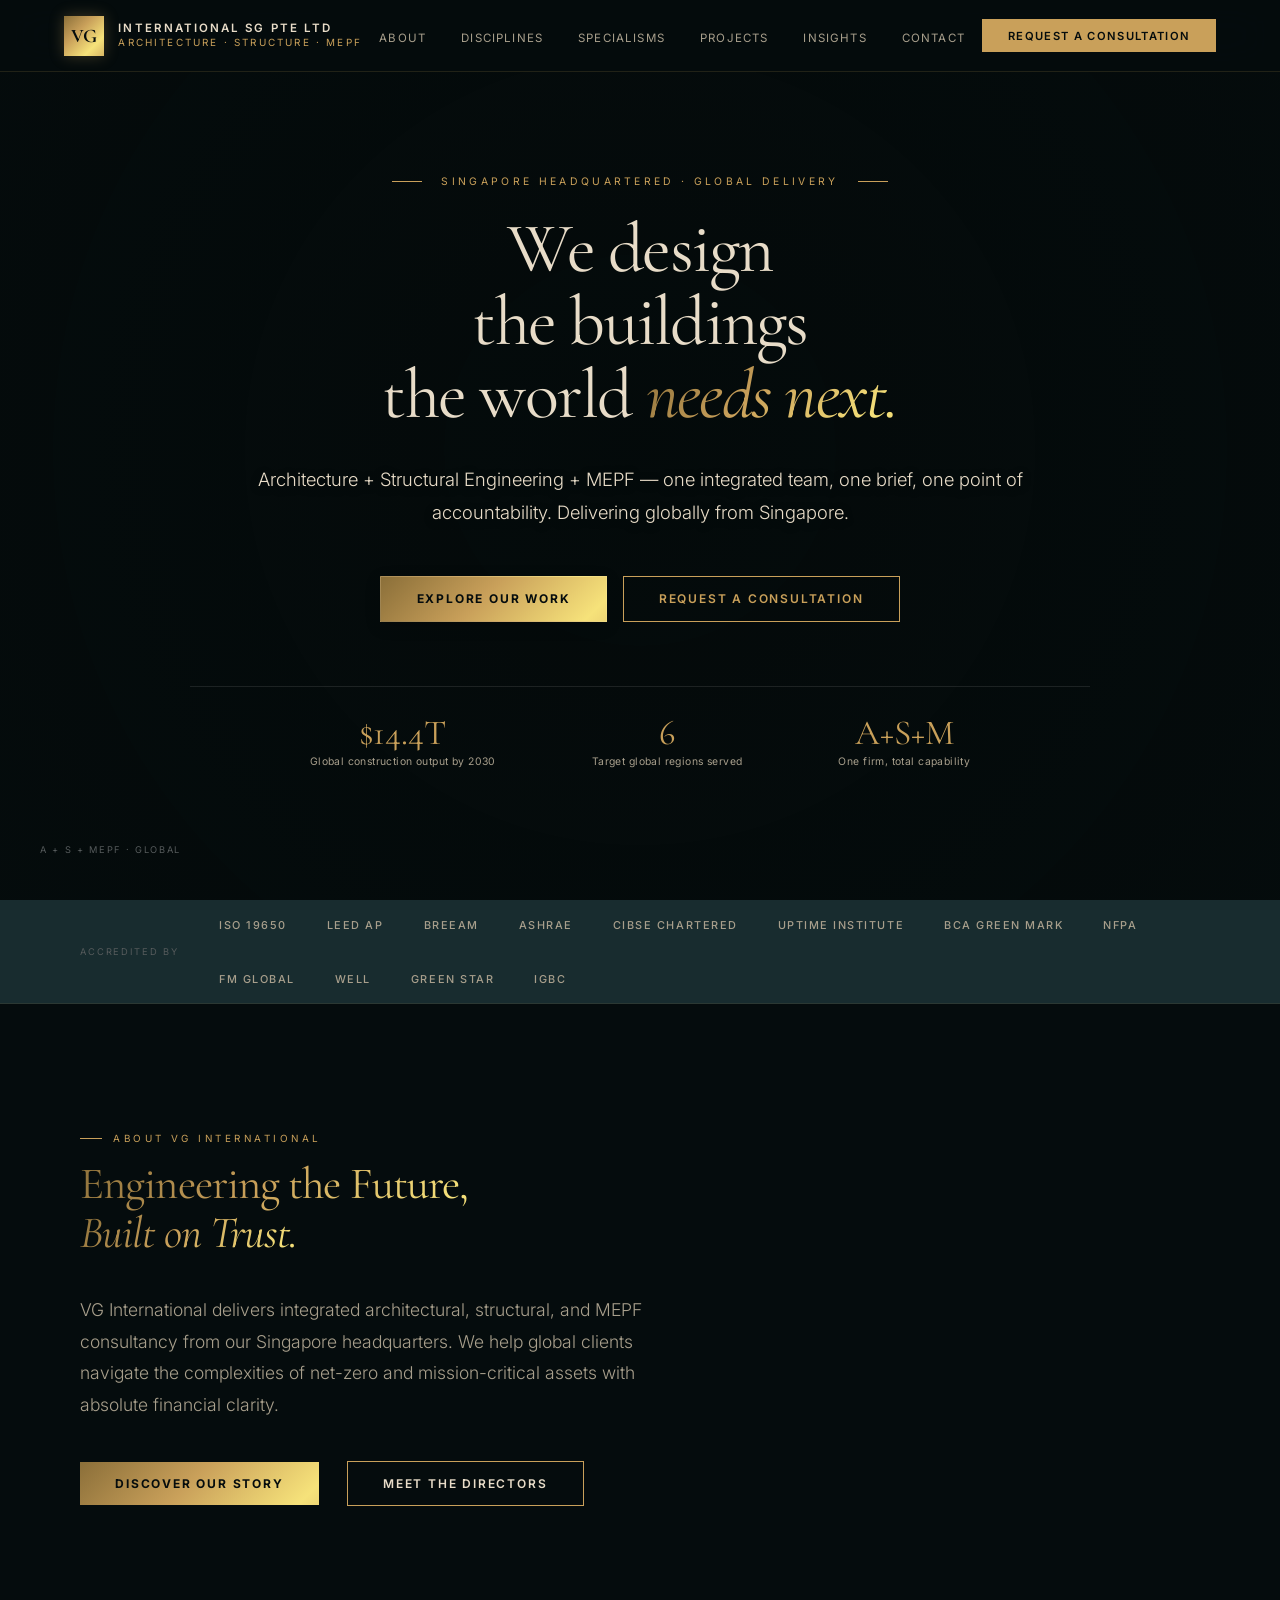
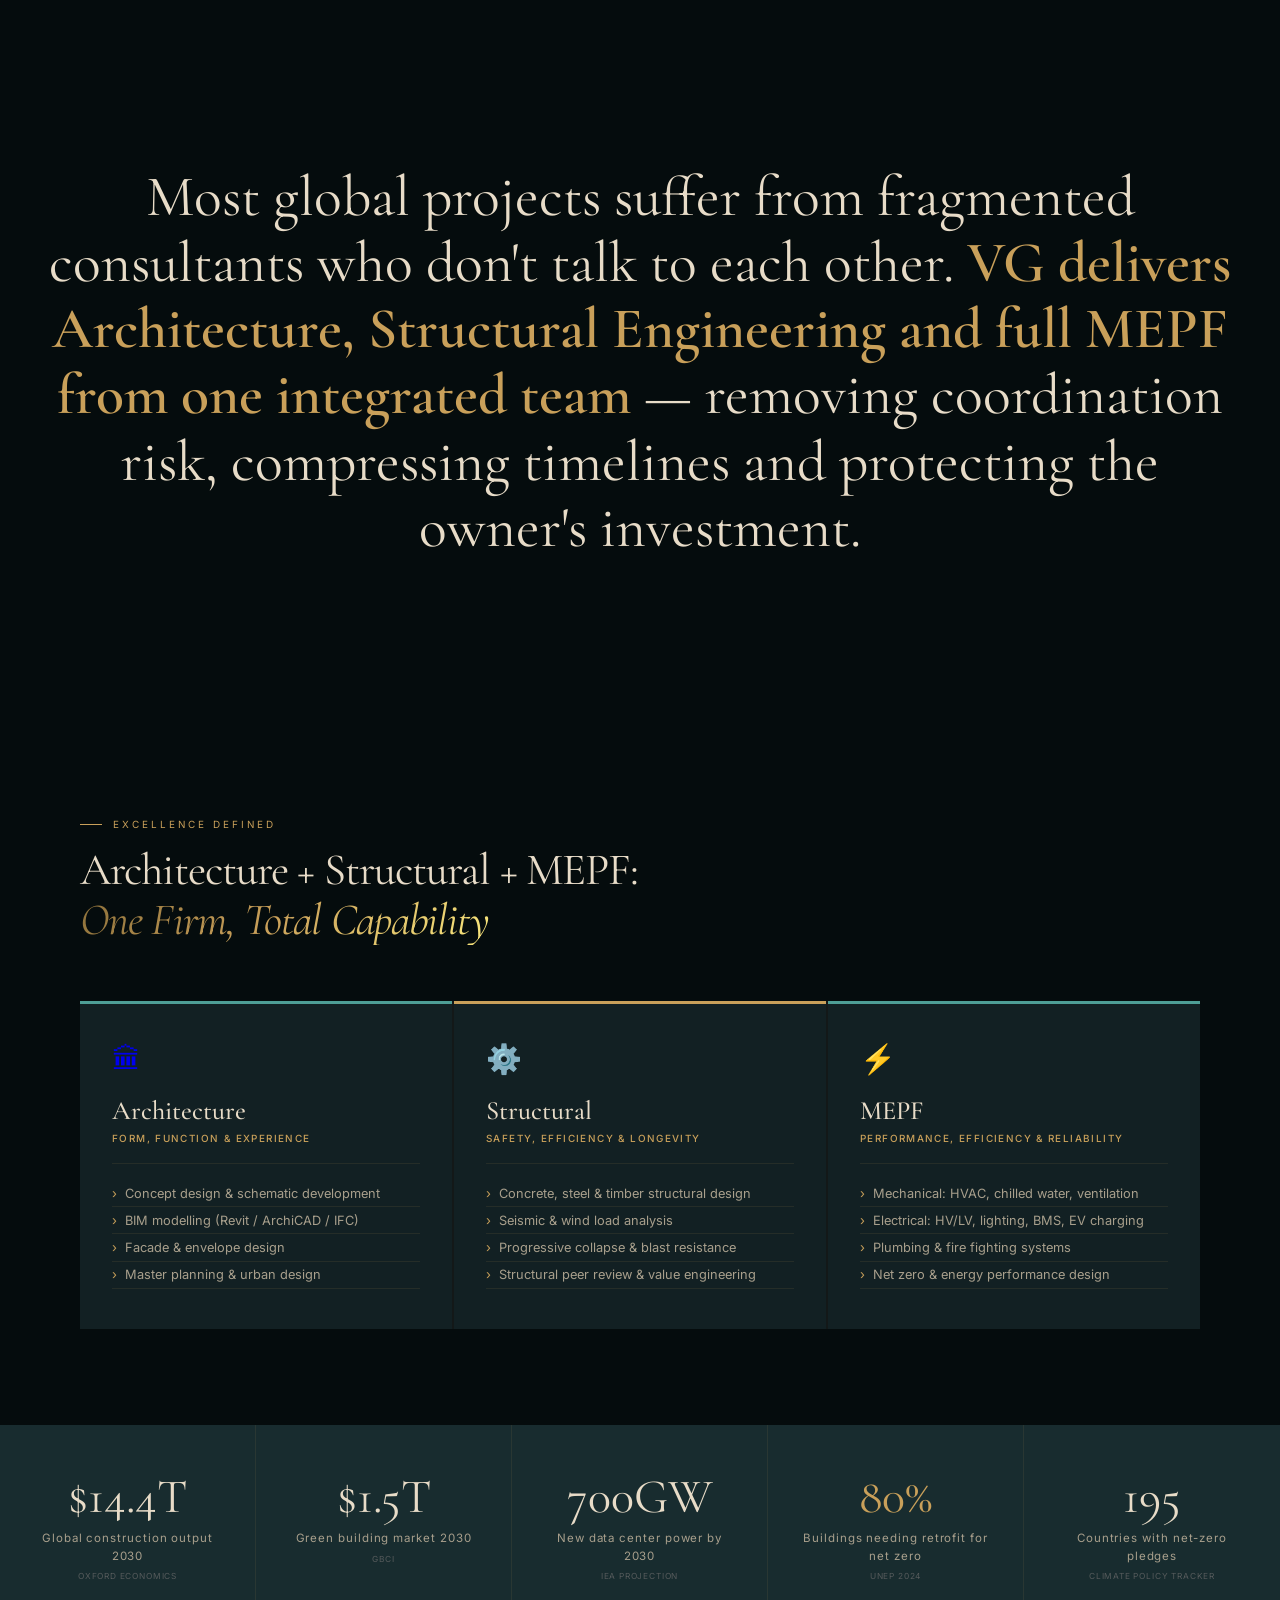
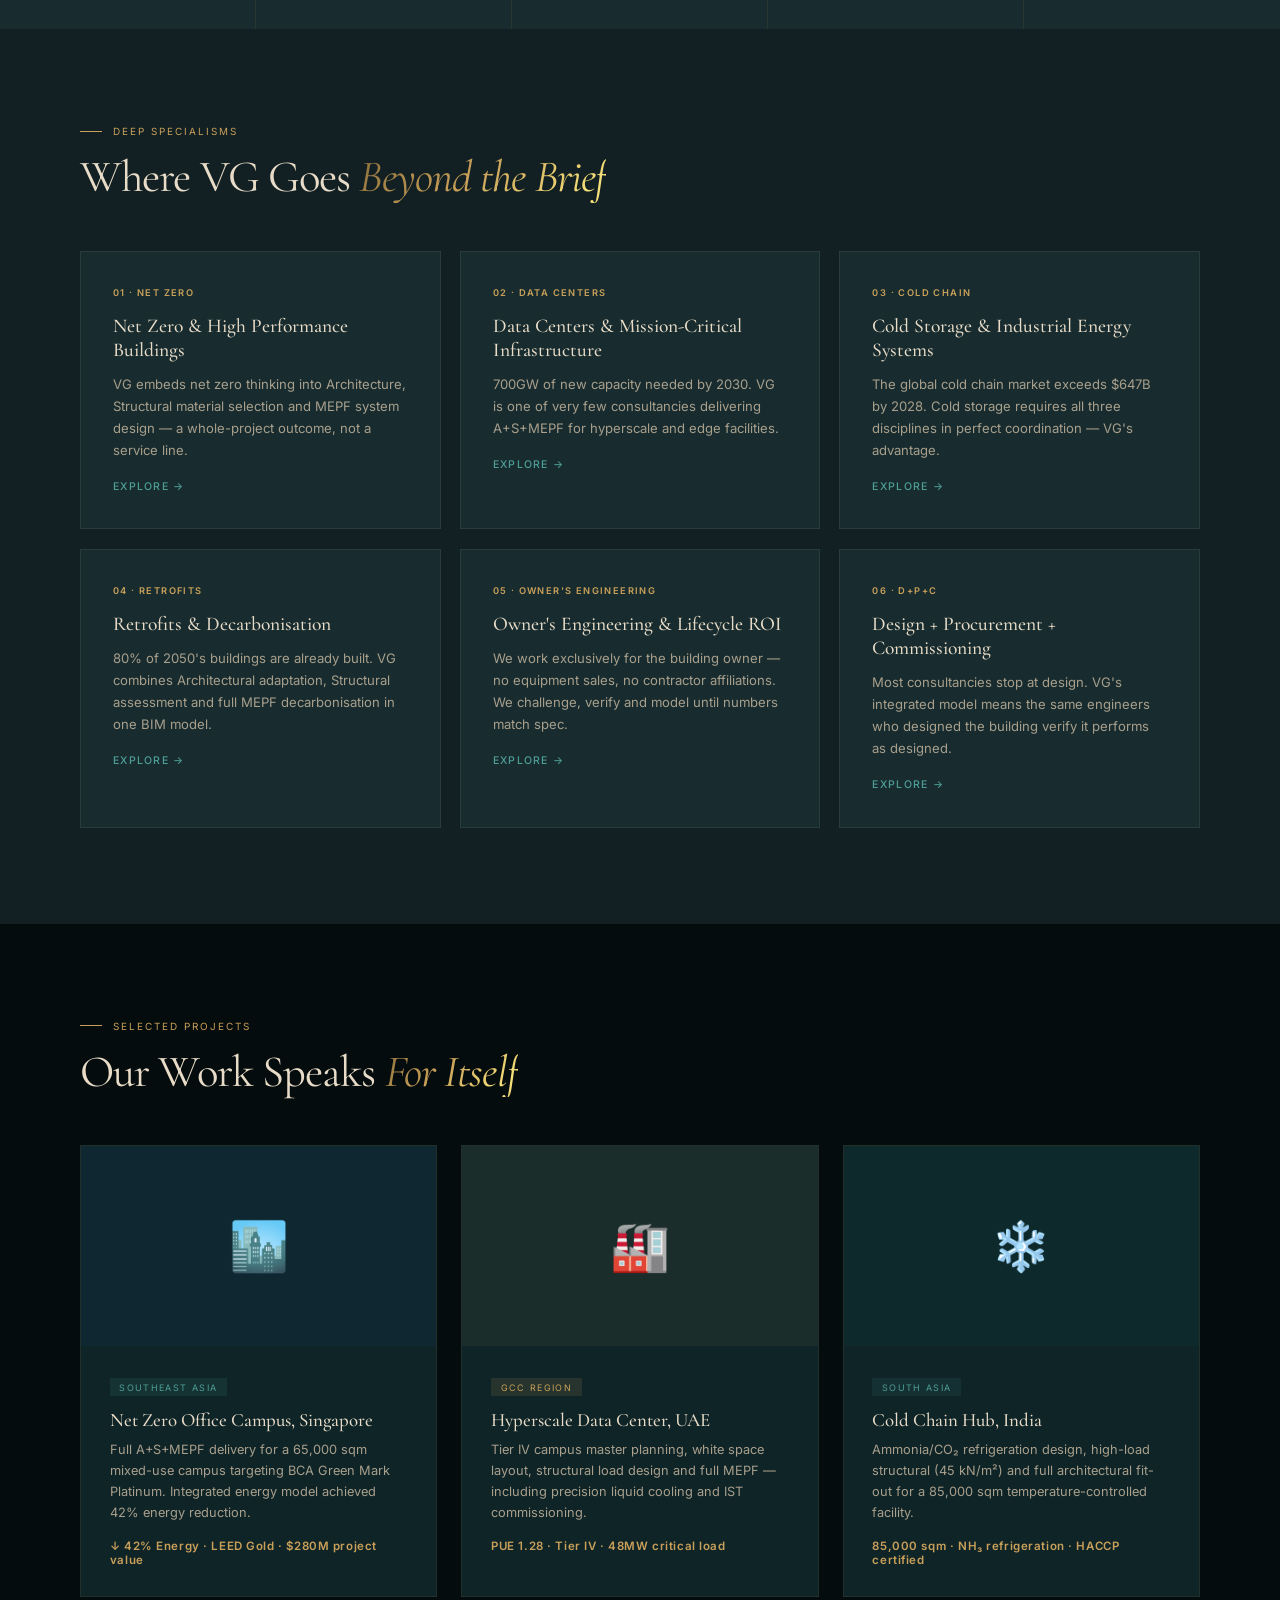
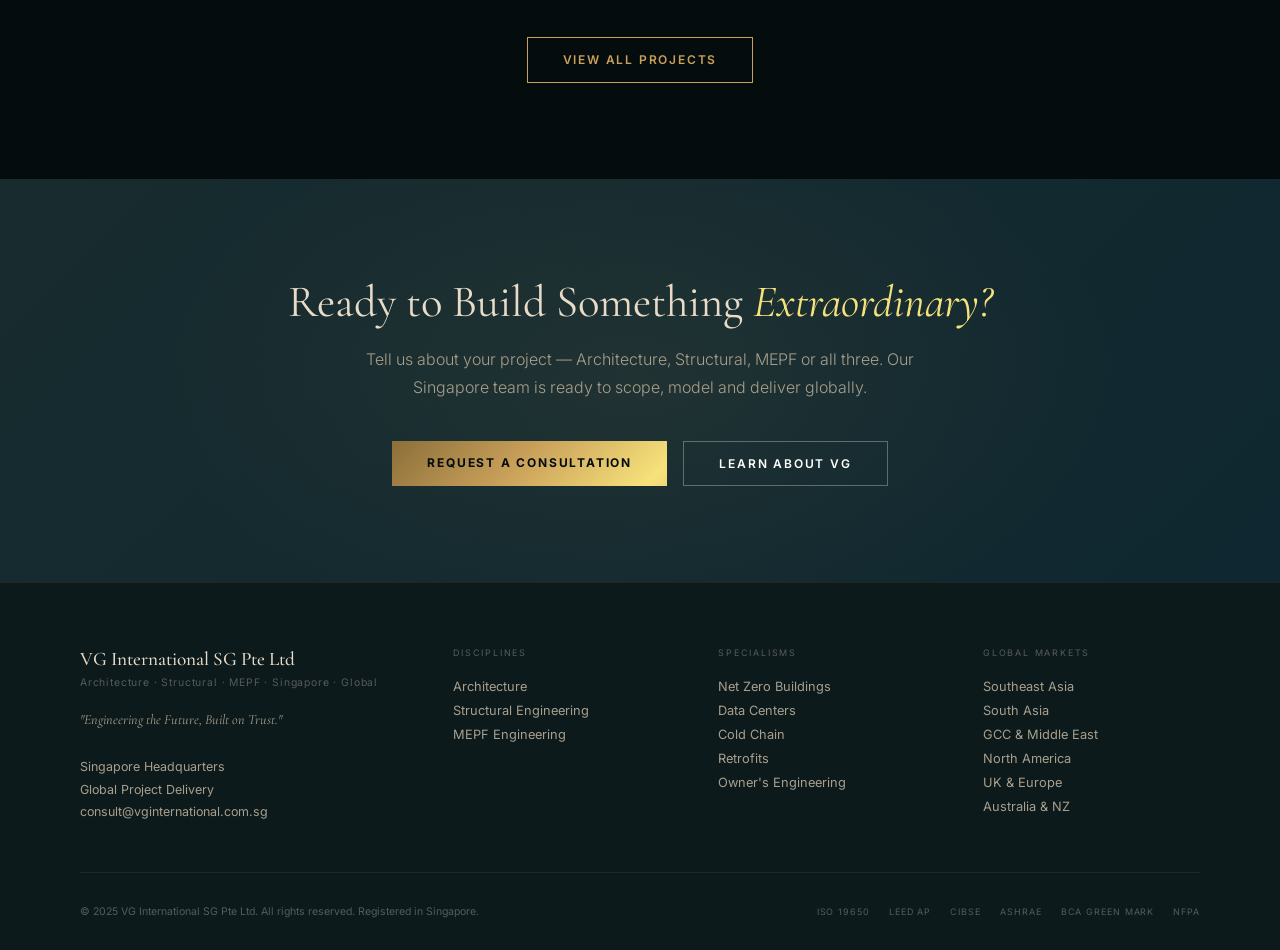
==== index.html @ 6ea13991 "Initial commit" ====
<!DOCTYPE html>
<html lang="en">
<head>
<meta charset="UTF-8"><meta name="viewport" content="width=device-width,initial-scale=1.0">
<title>VG International SG Pte Ltd — Architecture · Structure · MEPF · Global</title>
<link rel="preconnect" href="https://fonts.googleapis.com">
<link rel="preconnect" href="https://fonts.gstatic.com" crossorigin>
<link rel="stylesheet" href="css/style.css">
<style>
/* ─── HERO ─── */
#hero {
  min-height:100vh; position:relative; overflow:hidden;
  display:flex; align-items:center; justify-content:center;
  padding-top:72px;
}
.hero-left {
  position:relative; z-index:5; width:100%; max-width:1100px;
  display:flex; flex-direction:column; align-items:center; justify-content:center;
  padding:6rem 2rem; text-align:center;
}
.hero-eyebrow {
  font-family:'Inter',sans-serif; font-size:0.65rem; letter-spacing:0.32em;
  text-transform:uppercase; color:var(--gold); margin-bottom:1.5rem;
  display:flex; align-items:center; gap:1.2rem;
}
.hero-eyebrow::before, .hero-eyebrow::after { content:''; width:30px; height:1px; background:var(--gold); }
.hero-h1 {
  font-family:'Cormorant Garamond',serif;
  font-size:clamp(3rem,5.5vw,5.8rem); font-weight:400;
  line-height:1.04; letter-spacing:-0.025em; color:var(--sand);
  margin-bottom:2rem;
}
.hero-h1 em { font-style:italic; }
.hero-h1 em, h2.section-title em {
  display: inline-block;
  background: var(--gold-metallic);
  background-size: 200% auto;
  -webkit-background-clip: text;
  background-clip: text;
  color: transparent;
  -webkit-text-fill-color: transparent;
  animation: gold-shimmer 8s linear infinite;
}
.hero-sub {
  font-family:'Inter',sans-serif;
  font-size:1.15rem; font-weight:300; color:var(--sand);
  line-height:1.75; max-width:800px; margin-bottom:3rem;
  text-shadow: 0 2px 10px rgba(0,0,0,0.4);
}
.hero-stats {
  display:flex; justify-content:center; gap:3rem;
  border-top:1px solid rgba(255,255,255,0.1); margin-top:4rem;
  width:100%; max-width:900px;
}
.h-stat { padding:1.8rem 1.5rem; text-align:center; }
.h-stat:last-child { border-right:none; }
.h-stat-num {
  font-family:'Cormorant Garamond',serif; font-size:2.2rem; font-weight:400;
  color:var(--gold); line-height:1;
}
.h-stat-label {
  font-family:'Inter',sans-serif;
  font-size:0.65rem; color:var(--sand-muted); margin-top:0.3rem; letter-spacing:0.04em;
}
.hero-right {
  position:absolute; inset:0; z-index:1;
}
.hero-video {
  position:absolute; inset:0;
  width:100%; height:100%;
  object-fit:cover;
  opacity:0.92;
}
.hero-video-overlay {
  position:absolute; inset:0;
  background: radial-gradient(circle at center, rgba(5,12,13,0.3) 0%, rgba(5,12,13,0.7) 100%);
  backdrop-filter: brightness(0.8);
  z-index:2;
}
.hero-corner-label {
  position:absolute; bottom:2.5rem; left:2.5rem;
  font-family:'Inter',sans-serif; font-size:0.58rem;
  color:rgba(232,220,200,0.5); letter-spacing:0.18em;
  text-transform:uppercase; line-height:2; z-index:2;
}
.hero-art { position:absolute; inset:0; }
.hero-grid-lines {
  position:absolute; inset:0;
  background-image:linear-gradient(rgba(201,160,90,0.06) 1px,transparent 1px),linear-gradient(90deg,rgba(201,160,90,0.06) 1px,transparent 1px);
  background-size:50px 50px;
}
.ring {
  position:absolute; border-radius:50%; border:1px solid;
  animation:pulse 4s ease-in-out infinite;
}
.ring-1 { width:380px;height:380px; border-color:rgba(201,160,90,0.2); animation-delay:0s; }
.ring-2 { width:260px;height:260px; border-color:rgba(78,158,150,0.35); animation-delay:-1.5s; }
.ring-3 { width:140px;height:140px; background:rgba(78,158,150,0.08); border-color:rgba(78,158,150,0.55); animation-delay:-3s; }
@keyframes pulse { 0%,100%{transform:scale(1);opacity:.6} 50%{transform:scale(1.05);opacity:1} }
.hero-corner-label {
  position:absolute; bottom:2.5rem; left:2.5rem;
  font-family:'Inter',sans-serif; font-size:0.58rem;
  color:var(--sand-faint); letter-spacing:0.18em;
  text-transform:uppercase; line-height:2;
}
/* ─── DISCIPLINES TEASER ─── */
.disc-tiles {
  display:grid; grid-template-columns:repeat(3,1fr); gap:2px;
  background: rgba(232,220,200,0.06); margin-top:3.5rem;
}
.disc-tile {
  background:#122023; padding:2.5rem 2rem;
  position:relative; overflow:hidden; transition:all 0.3s; cursor:pointer;
  text-decoration:none; display:block;
}
.disc-tile::before { content:''; position:absolute; top:0; left:0; right:0; height:3px; }
.dt-blue::before { background:var(--teal-glow); }
.dt-gold::before { background:var(--gold); }
.dt-teal::before { background:var(--teal-glow); }
.disc-tile:hover { background:#1E3639; transform:translateY(-4px); box-shadow:var(--shadow-lg); }
.disc-tile:hover .dt-title,.disc-tile:hover .dt-text { color:#E8DCC8; }
.disc-tile:hover .dt-items { border-top-color:rgba(232,220,200,0.08); }
.disc-tile:hover .dt-item { color:#A89F8C; border-bottom-color:rgba(232,220,200,0.08); }
.dt-icon { font-size:1.8rem; margin-bottom:1.2rem; }
.dt-title {
  font-family:'Cormorant Garamond',serif; font-size:1.65rem; font-weight:500;
  color:var(--sand); margin-bottom:0.3rem; transition:color 0.3s;
}
.dt-sub {
  font-family:'Inter',sans-serif;
  font-size:0.62rem; font-weight:500; letter-spacing:0.14em; text-transform:uppercase;
  color:var(--gold); margin-bottom:1.2rem;
}
.dt-items { border-top:1px solid var(--border); padding-top:1rem; transition:border-color 0.3s; }
.dt-item {
  font-family:'Inter',sans-serif;
  font-size:0.8rem; color:var(--sand-muted); padding:0.35rem 0;
  border-bottom:1px solid var(--border); display:flex; gap:0.5rem;
  transition:color 0.3s,border-bottom-color 0.3s;
}
.dt-item::before { content:'›'; color:var(--gold); flex-shrink:0; }
/* ─── SPECIALISMS GRID ─── */
.spec-grid { display:grid; grid-template-columns:repeat(3,1fr); gap:1.2rem; margin-top:3rem; }
.spec-card {
  border:1px solid rgba(232,220,200,0.08); padding:2.2rem 2rem;
  transition:all 0.3s; text-decoration:none; display:block; background:#182C2F;
}
.spec-card:hover { border-color:var(--gold); transform:translateY(-4px); box-shadow:0 20px 50px rgba(12,20,21,0.4); }
.sc-num {
  font-family:'Inter',sans-serif; font-size:0.58rem; color:var(--gold);
  letter-spacing:0.15em; margin-bottom:1rem; font-weight:600;
}
.sc-title {
  font-family:'Cormorant Garamond',serif; font-size:1.22rem; font-weight:500;
  color:var(--sand); margin-bottom:0.7rem;
}
.sc-text {
  font-family:'Inter',sans-serif;
  font-size:0.82rem; color:var(--sand-muted); line-height:1.68; margin-bottom:1.2rem;
}
.sc-link {
  font-family:'Inter',sans-serif;
  font-size:0.66rem; font-weight:500; letter-spacing:0.12em; text-transform:uppercase; color:var(--teal-glow);
}
/* ─── BIG STATEMENT ─── */
.statement-band { 
  position:relative; min-height:80vh; overflow:hidden;
  display:flex; align-items:center; justify-content:center;
  padding:8rem 2rem; background:#050C0D;
}
.statement-video {
  position:absolute; inset:0; width:100%; height:100%;
  object-fit:cover; opacity:0.6;
}
.statement-overlay {
  position:absolute; inset:0;
  background:radial-gradient(circle at center, rgba(5,12,13,0.2) 0%, rgba(5,12,13,0.8) 100%);
  z-index:1;
}
.statement-text {
  position:relative; z-index:2;
  font-family:'Cormorant Garamond',serif; font-size:clamp(2rem, 4.5vw, 3.8rem);
  font-weight:400; color:var(--sand); line-height:1.15;
  text-align:center; max-width:1300px; margin:0 auto;
}
.statement-text strong { font-weight:600; color:var(--gold); }
/* ─── CASE STUDIES STRIP ─── */
.case-strip { display:grid; grid-template-columns:repeat(3,1fr); gap:1.5rem; margin-top:3rem; }
.case-card { border:1px solid var(--border); overflow:hidden; background:var(--bg-3); }
.case-thumb { height:200px; display:flex; align-items:center; justify-content:center; font-size:3rem; }
.case-body { padding:1.8rem; }
.case-region {
  font-family:'Inter',sans-serif; font-size:0.56rem; letter-spacing:0.15em;
  text-transform:uppercase; padding:0.2rem 0.6rem; display:inline-block; margin-bottom:0.8rem;
}
.cr-sea { background:rgba(78,158,150,0.12); color:var(--teal-glow); }
.cr-gcc { background:rgba(201,160,90,0.12); color:var(--gold); }
.cr-ind { background:rgba(78,158,150,0.1); color:var(--teal-glow); }
.case-title {
  font-family:'Cormorant Garamond',serif; font-size:1.18rem; font-weight:500;
  color:var(--sand); margin-bottom:0.5rem;
}
.case-desc {
  font-family:'Inter',sans-serif; font-size:0.8rem; color:var(--sand-muted); line-height:1.65; margin-bottom:1rem;
}
.case-metric {
  font-family:'Inter',sans-serif; font-size:0.72rem; font-weight:600; color:var(--gold); letter-spacing:0.05em;
}
@media(max-width:900px) {
  .hero-left { padding:6rem 1.5rem; }
  .hero-stats { flex-direction:column; gap:0.5rem; }
  .disc-tiles,.spec-grid,.case-strip { grid-template-columns:1fr; }
}
</style>
</head>
<body>
<div id="nav-placeholder"></div>

<!-- HERO -->
<section id="hero">
  <div class="hero-left">
    <div class="hero-eyebrow">Singapore Headquartered · Global Delivery</div>
    <h1 class="hero-h1">We design<br>the buildings<br>the world <em>needs next.</em></h1>
    <p class="hero-sub">Architecture + Structural Engineering + MEPF — one integrated team, one brief, one point of accountability. Delivering globally from Singapore.</p>
    <div class="btn-group">
      <a href="disciplines.html" class="btn btn-dark">Explore Our Work</a>
      <a href="contact.html" class="btn btn-outline">Request a Consultation</a>
    </div>
    <div class="hero-stats">
      <div class="h-stat"><div class="h-stat-num">$14.4T</div><div class="h-stat-label">Global construction output by 2030</div></div>
      <div class="h-stat"><div class="h-stat-num">6</div><div class="h-stat-label">Target global regions served</div></div>
      <div class="h-stat"><div class="h-stat-num">A+S+M</div><div class="h-stat-label">One firm, total capability</div></div>
    </div>
  </div>
  <div class="hero-right">
    <video class="hero-video" autoplay muted loop playsinline>
      <source src="Public/grok-video-a93527ab-5ca3-4bed-82b3-470a1e8af33f.mp4" type="video/mp4">
    </video>
    <div class="hero-video-overlay"></div>
    <div class="hero-corner-label">A + S + MEPF · GLOBAL</div>
  </div>
</section>

<div id="trust-placeholder"></div>

<!-- ABOUT TEASER (SHORTENED TO AVOID DUPLICATION) -->
<section id="about" class="section" style="padding-top:8rem;">
  <div class="header-split">
    <div>
      <div class="section-tag" style="color:var(--gold); letter-spacing: 0.35em;">About VG International</div>
      <h2 class="section-title">
        <span class="gold-shimmer-text">Engineering the Future,</span><br>
        <em>Built on Trust.</em>
      </h2>
    </div>
    <div style="padding-top:1rem;">
      <p class="body-text" style="max-width:600px; font-size:1.1rem; line-height:1.8; color:var(--sand-muted);">
        VG International delivers integrated architectural, structural, and MEPF consultancy from our Singapore headquarters. We help global clients navigate the complexities of net-zero and mission-critical assets with absolute financial clarity.
      </p>
      <div style="margin-top:2.5rem;">
        <a href="about.html" class="btn btn-gold">Discover Our Story</a>
        <a href="about.html#team" class="btn btn-outline" style="margin-left:1.5rem; color:var(--sand);">Meet the Directors</a>
      </div>
    </div>
  </div>
</section>

<!-- BIG STATEMENT (UPGRADED WITH VIDEO BACKGROUND) -->
<div class="statement-band">
  <video class="statement-video" autoplay muted loop playsinline>
    <source src="Public/grok-video-c23f3ba2-6d90-4def-bf78-c7a36a2bf745.mp4" type="video/mp4">
  </video>
  <div class="statement-overlay"></div>
  <p class="statement-text">Most global projects suffer from fragmented consultants who don't talk to each other. <strong>VG delivers Architecture, Structural Engineering and full MEPF from one integrated team</strong> — removing coordination risk, compressing timelines and protecting the owner's investment.</p>
</div>

<!-- DISCIPLINES TEASER -->
<section class="section" id="disciplines">
  <div class="section-tag" style="color:var(--gold); letter-spacing: 0.3em;">Excellence Defined</div>
  <h2 class="section-title">Architecture + Structural + MEPF:<br><em>One Firm, Total Capability</em></h2>
  <div class="disc-tiles">
    <a href="disciplines.html#architecture" class="disc-tile dt-blue">
      <div class="dt-icon">🏛</div>
      <div class="dt-title">Architecture</div>
      <div class="dt-sub">Form, Function & Experience</div>
      <div class="dt-items">
        <div class="dt-item">Concept design & schematic development</div>
        <div class="dt-item">BIM modelling (Revit / ArchiCAD / IFC)</div>
        <div class="dt-item">Facade & envelope design</div>
        <div class="dt-item">Master planning & urban design</div>
      </div>
    </a>
    <a href="disciplines.html#structural" class="disc-tile dt-gold">
      <div class="dt-icon">⚙️</div>
      <div class="dt-title">Structural</div>
      <div class="dt-sub">Safety, Efficiency & Longevity</div>
      <div class="dt-items">
        <div class="dt-item">Concrete, steel & timber structural design</div>
        <div class="dt-item">Seismic & wind load analysis</div>
        <div class="dt-item">Progressive collapse & blast resistance</div>
        <div class="dt-item">Structural peer review & value engineering</div>
      </div>
    </a>
    <a href="disciplines.html#mepf" class="disc-tile dt-teal">
      <div class="dt-icon">⚡</div>
      <div class="dt-title">MEPF</div>
      <div class="dt-sub">Performance, Efficiency & Reliability</div>
      <div class="dt-items">
        <div class="dt-item">Mechanical: HVAC, chilled water, ventilation</div>
        <div class="dt-item">Electrical: HV/LV, lighting, BMS, EV charging</div>
        <div class="dt-item">Plumbing & fire fighting systems</div>
        <div class="dt-item">Net zero & energy performance design</div>
      </div>
    </a>
  </div>
</section>

<!-- PROOF STATS -->
<div class="stats-strip" style="grid-template-columns:repeat(5,1fr);">
  <div class="stat-box"><div class="stat-big" style="color:var(--blue);">$14.4T</div><div class="stat-label">Global construction output 2030</div><div class="stat-source">Oxford Economics</div></div>
  <div class="stat-box"><div class="stat-big" style="color:var(--teal);">$1.5T</div><div class="stat-label">Green building market 2030</div><div class="stat-source">GBCI</div></div>
  <div class="stat-box"><div class="stat-big" style="color:var(--violet);">700GW</div><div class="stat-label">New data center power by 2030</div><div class="stat-source">IEA Projection</div></div>
  <div class="stat-box"><div class="stat-big" style="color:var(--gold);">80%</div><div class="stat-label">Buildings needing retrofit for net zero</div><div class="stat-source">UNEP 2024</div></div>
  <div class="stat-box"><div class="stat-big" style="color:var(--coral);">195</div><div class="stat-label">Countries with net-zero pledges</div><div class="stat-source">Climate Policy Tracker</div></div>
</div>

<!-- SPECIALISMS -->
<section class="section section-alt" id="specialisms">
  <div class="section-tag">Deep Specialisms</div>
  <h2 class="section-title">Where VG Goes <em>Beyond the Brief</em></h2>
  <div class="spec-grid">
    <a href="specialisms.html#netzero" class="spec-card"><div class="sc-num">01 · NET ZERO</div><div class="sc-title">Net Zero & High Performance Buildings</div><div class="sc-text">VG embeds net zero thinking into Architecture, Structural material selection and MEPF system design — a whole-project outcome, not a service line.</div><div class="sc-link">Explore →</div></a>
    <a href="specialisms.html#datacenter" class="spec-card"><div class="sc-num">02 · DATA CENTERS</div><div class="sc-title">Data Centers & Mission-Critical Infrastructure</div><div class="sc-text">700GW of new capacity needed by 2030. VG is one of very few consultancies delivering A+S+MEPF for hyperscale and edge facilities.</div><div class="sc-link">Explore →</div></a>
    <a href="specialisms.html#coldchain" class="spec-card"><div class="sc-num">03 · COLD CHAIN</div><div class="sc-title">Cold Storage & Industrial Energy Systems</div><div class="sc-text">The global cold chain market exceeds $647B by 2028. Cold storage requires all three disciplines in perfect coordination — VG's advantage.</div><div class="sc-link">Explore →</div></a>
    <a href="specialisms.html#retrofit" class="spec-card"><div class="sc-num">04 · RETROFITS</div><div class="sc-title">Retrofits & Decarbonisation</div><div class="sc-text">80% of 2050's buildings are already built. VG combines Architectural adaptation, Structural assessment and full MEPF decarbonisation in one BIM model.</div><div class="sc-link">Explore →</div></a>
    <a href="specialisms.html#owners" class="spec-card"><div class="sc-num">05 · OWNER'S ENGINEERING</div><div class="sc-title">Owner's Engineering & Lifecycle ROI</div><div class="sc-text">We work exclusively for the building owner — no equipment sales, no contractor affiliations. We challenge, verify and model until numbers match spec.</div><div class="sc-link">Explore →</div></a>
    <a href="specialisms.html#dpc" class="spec-card"><div class="sc-num">06 · D+P+C</div><div class="sc-title">Design + Procurement + Commissioning</div><div class="sc-text">Most consultancies stop at design. VG's integrated model means the same engineers who designed the building verify it performs as designed.</div><div class="sc-link">Explore →</div></a>
  </div>
</section>

<!-- CASE STUDIES -->
<section class="section">
  <div class="section-tag">Selected Projects</div>
  <h2 class="section-title">Our Work Speaks <em>For Itself</em></h2>
  <div class="case-strip">
    <div class="case-card">
      <div class="case-thumb" style="background:#1B4FBF10;">🏙️</div>
      <div class="case-body">
        <span class="case-region cr-sea">Southeast Asia</span>
        <div class="case-title">Net Zero Office Campus, Singapore</div>
        <div class="case-desc">Full A+S+MEPF delivery for a 65,000 sqm mixed-use campus targeting BCA Green Mark Platinum. Integrated energy model achieved 42% energy reduction.</div>
        <div class="case-metric">↓ 42% Energy · LEED Gold · $280M project value</div>
      </div>
    </div>
    <div class="case-card">
      <div class="case-thumb" style="background:#C9A84C10;">🏭</div>
      <div class="case-body">
        <span class="case-region cr-gcc">GCC Region</span>
        <div class="case-title">Hyperscale Data Center, UAE</div>
        <div class="case-desc">Tier IV campus master planning, white space layout, structural load design and full MEPF — including precision liquid cooling and IST commissioning.</div>
        <div class="case-metric">PUE 1.28 · Tier IV · 48MW critical load</div>
      </div>
    </div>
    <div class="case-card">
      <div class="case-thumb" style="background:#0D6E6E10;">❄️</div>
      <div class="case-body">
        <span class="case-region cr-ind">South Asia</span>
        <div class="case-title">Cold Chain Hub, India</div>
        <div class="case-desc">Ammonia/CO₂ refrigeration design, high-load structural (45 kN/m²) and full architectural fit-out for a 85,000 sqm temperature-controlled facility.</div>
        <div class="case-metric">85,000 sqm · NH₃ refrigeration · HACCP certified</div>
      </div>
    </div>
  </div>
  <div style="text-align:center;margin-top:2.5rem;"><a href="projects.html" class="btn btn-outline">View All Projects</a></div>
</section>


<div class="cta-band">
  <h2>Ready to Build Something <em style="color:var(--gold-light);">Extraordinary?</em></h2>
  <p>Tell us about your project — Architecture, Structural, MEPF or all three. Our Singapore team is ready to scope, model and deliver globally.</p>
  <div class="btn-group" style="justify-content:center;">
    <a href="contact.html" class="btn btn-gold">Request a Consultation</a>
    <a href="about.html" class="btn btn-outline" style="border-color:rgba(255,255,255,0.3);color:white;">Learn About VG</a>
  </div>
</div>

<div id="footer-placeholder"></div>
<script src="js/shared.js"></script>
</body>
</html>
---- css/style.css ----
@import url('https://fonts.googleapis.com/css2?family=Cormorant+Garamond:ital,wght@0,400;0,500;0,600;0,700;1,400;1,500;1,600&family=Inter:wght@300;400;500;600;700&display=swap');

:root {
  /* ── Dark backgrounds (deep slate-charcoal) ── */
  --bg:         #050C0D;   /* Cinematic black-teal */
  --bg-2:       #0A1618;   /* Section backgrounds */
  --bg-3:       #0F2427;   /* Elevated cards */
  --surface:    #142E32;   /* Hover states */

  /* ── Text (Soft sand & cream) ── */
  --sand:       #E8DCC8;   /* Main text */
  --sand-muted: #A89F8C;   /* Secondary */
  --sand-faint: #565B5C;   /* Tertiary */

  /* ── Luxury Gold Palette (Metallic Gradients) ── */
  --gold-raw:   #C9A05A;
  --gold-bright:#F6E27A;
  --gold-deep:  #8B6F39;
  
  /* Rich Gold Linear Gradient exactly like the screenshot but more shimmer */
  --gold-metallic: linear-gradient(
    135deg, 
    #8B6F39 0%, 
    #C9A05A 25%, 
    #F6E27A 50%, 
    #C9A05A 75%, 
    #8B6F39 100%
  );
  
  --gold:       #C9A05A;
  --gold-light: #F6E27A;

  /* ── Accents ── */
  --teal-glow:  #4E9E96;
  --border:     rgba(201, 160, 90, 0.1); /* Ultra-thin gold border */
  --shadow-gold: 0 0 20px rgba(201, 160, 90, 0.12);
  --shadow-lg:  0 30px 100px rgba(0, 0, 0, 0.6);
  --radius:     2px; /* Sharper, more architectural corners */
  --radius-lg:  4px;
}

@keyframes gold-shimmer {
  0% { background-position: -200% center; }
  100% { background-position: 200% center; }
}

.gold-shimmer-text {
  background: var(--gold-metallic);
  background-size: 200% auto;
  -webkit-background-clip: text;
  background-clip: text;
  color: transparent;
  -webkit-text-fill-color: transparent;
  animation: gold-shimmer 6s linear infinite;
}

*,
*::before,
*::after {
  margin: 0;
  padding: 0;
  box-sizing: border-box;
}

html {
  scroll-behavior: smooth;
}

body {
  font-family: 'Inter', sans-serif;
  background: var(--bg);
  color: var(--sand);
  overflow-x: hidden;
}

/* ─── NAV ─── */
nav {
  position: fixed;
  top: 0;
  left: 0;
  right: 0;
  z-index: 1000;
  display: flex;
  align-items: center;
  justify-content: space-between;
  padding: 0 4rem;
  height: 72px;
  background: rgba(5, 12, 13, 0.85); /* Deep slate glass */
  backdrop-filter: blur(20px) saturate(180%);
  border-bottom: 1px solid rgba(201, 160, 90, 0.15); /* Thin gold line */
  transition: all 0.4s ease;
}

.nav-logo {
  display: flex;
  align-items: center;
  gap: 0.9rem;
  text-decoration: none;
}

.nav-logo-box {
  width: 40px;
  height: 40px;
  background: var(--gold-metallic);
  background-size: 200% auto;
  display: flex;
  align-items: center;
  justify-content: center;
  font-family: 'Cormorant Garamond', serif;
  font-size: 1.2rem;
  font-weight: 700;
  color: #050C0D;
  flex-shrink: 0;
  animation: gold-shimmer 4s linear infinite;
  box-shadow: 0 0 15px rgba(201, 160, 90, 0.3);
}

.nav-logo-text {
  display: flex;
  flex-direction: column;
  gap: 0.06rem;
  line-height: 1.2;
}

.nav-logo-name {
  font-family: 'Inter', sans-serif;
  font-size: 0.72rem;
  font-weight: 600;
  letter-spacing: 0.18em;
  text-transform: uppercase;
  color: var(--sand);
}

.nav-logo-sub {
  font-family: 'Inter', sans-serif;
  font-size: 0.62rem;
  font-weight: 400;
  letter-spacing: 0.22em;
  text-transform: uppercase;
  color: var(--gold);
}

.nav-links {
  display: flex;
  gap: 2.2rem;
  list-style: none;
}

.nav-links a {
  font-family: 'Inter', sans-serif;
  font-size: 0.72rem;
  font-weight: 400;
  letter-spacing: 0.1em;
  text-transform: uppercase;
  color: var(--sand-muted);
  text-decoration: none;
  transition: color 0.2s;
  padding-bottom: 2px;
  border-bottom: 1px solid transparent;
}

.nav-links a:hover,
.nav-links a.active {
  color: var(--gold);
  border-bottom-color: var(--gold);
}

.nav-cta {
  background: var(--gold);
  color: var(--bg);
  font-family: 'Inter', sans-serif;
  font-size: 0.7rem;
  font-weight: 600;
  letter-spacing: 0.12em;
  text-transform: uppercase;
  padding: 0.6rem 1.6rem;
  text-decoration: none;
  transition: all 0.2s;
}

.nav-cta:hover {
  background: var(--gold-light);
  transform: translateY(-1px);
}

/* ─── PAGE HERO ─── */
.page-hero {
  padding: 140px 5rem 80px;
  background: var(--bg);
  border-bottom: 1px solid var(--border);
  position: relative;
  overflow: hidden;
}

.page-hero::before {
  content: '';
  position: absolute;
  top: 0;
  right: 0;
  width: 50%;
  height: 100%;
  background: radial-gradient(ellipse at 80% 30%, rgba(78, 158, 150, 0.08) 0%, transparent 70%);
  pointer-events: none;
}

.page-hero-tag {
  font-family: 'Inter', sans-serif;
  font-size: 0.63rem;
  letter-spacing: 0.22em;
  text-transform: uppercase;
  color: var(--gold);
  margin-bottom: 1.2rem;
  display: flex;
  align-items: center;
  gap: 0.8rem;
}

.page-hero-tag::before {
  content: '';
  width: 28px;
  height: 1px;
  background: var(--gold);
}

.page-hero h1 {
  font-family: 'Cormorant Garamond', serif;
  font-size: clamp(2.8rem, 5vw, 5rem);
  font-weight: 400;
  line-height: 1.05;
  letter-spacing: -0.025em;
  color: var(--sand);
  max-width: 900px;
  margin-bottom: 1.5rem;
}

.page-hero h1 em {
  font-style: italic;
  color: var(--gold);
}

.page-hero p {
  font-family: 'Inter', sans-serif;
  font-size: 1rem;
  font-weight: 300;
  color: var(--sand-muted);
  line-height: 1.78;
  max-width: 620px;
  margin-bottom: 2.5rem;
}

/* ─── ABOUT PAGE OVERRIDES ─── */
.about-page .page-hero {
  background: linear-gradient(135deg, #141f20 0%, #1C2B2D 42%, #172425 100%);
  border-bottom: 1px solid var(--border);
}

.about-page .page-hero::before {
  background: radial-gradient(ellipse at 75% 25%, rgba(201, 160, 90, 0.1) 0%, transparent 60%),
    radial-gradient(ellipse at 20% 70%, rgba(78, 158, 150, 0.08) 0%, transparent 50%);
}

.about-page .page-hero::after {
  content: '';
  position: absolute;
  inset: 0;
  background:
    radial-gradient(circle at 14% 22%, rgba(232, 220, 200, 0.04), transparent 14%),
    radial-gradient(circle at 86% 27%, rgba(201, 160, 90, 0.06), transparent 20%);
  pointer-events: none;
}

.about-page .page-hero-tag {
  color: var(--gold);
  letter-spacing: 0.28em;
  margin-bottom: 1.3rem;
}

.about-page .page-hero-tag::before {
  width: 38px;
  height: 1px;
  background: var(--gold);
}

.about-page .page-hero h1 {
  color: var(--sand);
  font-size: clamp(3.4rem, 6vw, 6.5rem);
  font-weight: 400;
  letter-spacing: -0.03em;
  line-height: 1.06;
  max-width: 780px;
  margin-bottom: 1.6rem;
}

.about-page .page-hero h1 span {
  display: block;
  opacity: 0;
  transform: translateY(30px);
  animation: slide-up 0.9s cubic-bezier(0.2, 1, 0.3, 1) forwards;
}

.about-page .page-hero h1 span:nth-child(1) {
  animation-delay: 0.2s;
}

.about-page .page-hero h1 span.hero-accent {
  color: var(--gold);
  animation-delay: 0.35s;
}

.about-page .page-hero p {
  color: var(--sand-muted);
  max-width: 760px;
  font-size: 1.05rem;
}

.about-page .page-hero .btn {
  min-width: 13rem;
  padding: 1rem 2rem;
  border-radius: 999px;
}

.about-page .page-hero .btn-dark {
  background: rgba(232, 220, 200, 0.1);
  color: var(--sand);
  border: 1px solid rgba(232, 220, 200, 0.18);
}

.about-page .page-hero .btn-dark:hover {
  background: rgba(232, 220, 200, 0.18);
  transform: translateY(-2px);
}

.about-page .page-hero .btn-outline {
  color: var(--sand);
  border-color: rgba(232, 220, 200, 0.3);
}

.about-page .page-hero .btn-outline:hover {
  background: rgba(232, 220, 200, 0.1);
}

.about-page .page-hero .btn-group {
  opacity: 0;
  animation: fade-in 1.1s ease-out 0.85s forwards;
}

.about-page .breadcrumb {
  background: transparent;
  border: none;
  color: var(--sand-muted);
  padding: 1rem 5rem;
}

.about-page .breadcrumb a {
  color: var(--sand-muted);
}

.about-page .breadcrumb span {
  color: var(--sand-faint);
}

.about-page .section {
  background: var(--bg);
  color: var(--sand);
  padding-top: 4.5rem;
}

.about-page .section-alt {
  background: var(--bg-2);
  color: var(--sand);
}

.about-page .section-alt .section-tag {
  color: var(--gold);
  opacity: 1;
  transform: none;
}

.about-page .section-alt .section-title {
  color: var(--sand);
  opacity: 1;
  transform: none;
}

.about-page .section-alt .section-title em {
  color: var(--gold);
}

.about-page .section-alt .body-text {
  color: var(--sand-muted);
  opacity: 1;
  transform: none;
}

.about-page .section-alt .sub-title {
  color: var(--sand);
  opacity: 1;
  transform: none;
}

.about-page .section-alt .sub-title em {
  color: var(--gold);
}

.about-page .section-alt .check-list li {
  color: var(--sand-muted);
  font-size: 0.93rem;
  font-weight: 300;
  line-height: 1.72;
  opacity: 1;
  letter-spacing: 0.2px;
}

.about-page .section-alt .card-top>div {
  color: var(--sand);
  opacity: 1;
}

.about-page .section-alt .card-top .card-title {
  color: var(--sand);
}

.about-page .section-tag {
  position: relative;
  color: var(--gold);
  font-size: 0.65rem;
  font-family: 'Inter', sans-serif;
  letter-spacing: 0.28em;
  text-transform: uppercase;
  margin-bottom: 1.6rem;
  opacity: 1;
  transform: none;
  font-weight: 600;
}

.about-page .section-tag::before {
  content: '';
  position: absolute;
  left: 0;
  top: calc(50% - 1px);
  width: 44px;
  height: 2px;
  background: var(--gold);
}

.about-page .section-title {
  font-family: 'Cormorant Garamond', serif;
  font-size: clamp(2.4rem, 4vw, 4.4rem);
  color: var(--sand);
  opacity: 1;
  transform: none;
  font-weight: 400;
  letter-spacing: -0.015em;
  line-height: 1.1;
}

.about-page .section-title em {
  color: var(--gold);
}

.about-page .body-text {
  color: var(--sand-muted);
  opacity: 1;
  transform: none;
}

.about-page .sub-title {
  font-family: 'Cormorant Garamond', serif;
  color: var(--sand);
  opacity: 1;
  transform: none;
}

.about-page .sub-title em {
  color: var(--gold);
}

.about-page .quote-block {
  border-left: 3px solid var(--gold);
  background: rgba(201, 160, 90, 0.06);
  box-shadow: var(--shadow);
  opacity: 0;
  transform: translateY(15px);
  animation: fade-in 0.8s ease-out 0.65s forwards;
}

.about-page .quote-text {
  color: var(--sand);
  opacity: 1;
  font-size: 1.15rem;
  line-height: 1.65;
}

.about-page .quote-attr {
  color: var(--sand-muted);
  opacity: 1;
  font-size: 0.78rem;
  letter-spacing: 0.08em;
}

.about-page .cta-band {
  background: linear-gradient(135deg, var(--bg-3), #1a2f31) !important;
  color: var(--sand) !important;
}

.about-page .cta-band h2 {
  color: var(--sand) !important;
  opacity: 1 !important;
}

.about-page .cta-band p {
  color: var(--sand-muted) !important;
  opacity: 1 !important;
}

.about-page .cta-band .btn-outline {
  border-color: rgba(232, 220, 200, 0.3);
  color: var(--sand);
}

.about-page .cta-band .btn-outline:hover {
  background: rgba(232, 220, 200, 0.1);
}

.about-page .promise-grid {
  display: grid;
  grid-template-columns: repeat(3, minmax(0, 1fr));
  gap: 1.4rem;
  margin-top: 2rem;
}

.about-page .promise-card {
  background: var(--bg-3);
  border: 1px solid var(--border);
  border-radius: var(--radius-lg);
  padding: 2.4rem 2rem;
  box-shadow: var(--shadow);
  transition: transform 0.4s cubic-bezier(0.25, 0.46, 0.45, 0.94), border-color 0.3s ease, box-shadow 0.3s ease;
  position: relative;
}

.about-page .promise-card:hover {
  transform: translateY(-8px);
  border-color: var(--gold);
  box-shadow: 0 30px 80px rgba(12, 20, 21, 0.5);
}

.about-page .promise-num {
  font-family: 'Inter', sans-serif;
  font-size: 0.62rem;
  letter-spacing: 0.22em;
  text-transform: uppercase;
  color: var(--gold);
  margin-bottom: 1.2rem;
  font-weight: 600;
}

.about-page .promise-title {
  font-family: 'Cormorant Garamond', serif;
  font-size: 1.38rem;
  font-weight: 500;
  color: var(--sand);
  margin-bottom: 1rem;
  letter-spacing: -0.01em;
  line-height: 1.3;
}

.about-page .promise-text {
  font-family: 'Inter', sans-serif;
  color: var(--sand-muted);
  line-height: 1.76;
  font-size: 0.87rem;
  font-weight: 300;
  letter-spacing: 0.2px;
}

.about-page .team-grid {
  display: grid;
  grid-template-columns: repeat(3, minmax(0, 1fr));
  margin-top: 2.2rem;
  gap: 1.4rem;
}

.about-page .team-card {
  background: var(--bg-3);
  border: 1px solid var(--border);
  border-radius: var(--radius-lg);
  padding: 2.2rem;
  box-shadow: var(--shadow);
  transition: transform 0.4s cubic-bezier(0.25, 0.46, 0.45, 0.94), border-color 0.3s ease, box-shadow 0.3s ease;
}

.about-page .team-card:hover {
  transform: translateY(-6px);
  border-color: var(--gold);
  box-shadow: 0 30px 80px rgba(12, 20, 21, 0.45);
}

.about-page .team-thumb {
  width: 56px;
  height: 56px;
  display: flex;
  align-items: center;
  justify-content: center;
  border-radius: 14px;
  margin-bottom: 1.2rem;
  background: rgba(201, 160, 90, 0.12);
  font-size: 1.4rem;
}

.about-page .team-name {
  font-family: 'Cormorant Garamond', serif;
  font-size: 1.28rem;
  color: var(--sand);
  margin-bottom: 0.5rem;
  font-weight: 500;
  letter-spacing: -0.01em;
}

.about-page .team-role {
  font-family: 'Inter', sans-serif;
  font-size: 0.68rem;
  letter-spacing: 0.18em;
  text-transform: uppercase;
  color: var(--gold);
  margin-bottom: 1.1rem;
  font-weight: 500;
}

.about-page .team-text {
  font-family: 'Inter', sans-serif;
  color: var(--sand-muted);
  line-height: 1.76;
  font-size: 0.87rem;
  font-weight: 300;
  letter-spacing: 0.2px;
}

.about-page .about-grid {
  display: grid;
  grid-template-columns: 1.3fr 0.9fr;
  gap: 3rem;
  align-items: start;
}

.about-page .sg-reasons {
  display: flex;
  flex-direction: column;
  gap: 1rem;
}

.about-page .sg-card {
  transition: transform 0.3s ease, border-color 0.3s ease, box-shadow 0.3s ease;
}

.about-page #singapore .sg-card {
  background: var(--bg-3);
  border: 1px solid var(--border);
  border-left: 3px solid var(--gold);
  padding: 1.8rem;
  box-shadow: var(--shadow);
  opacity: 0;
  transform: translateY(26px);
  animation: fade-up 0.9s ease-out forwards;
}

.about-page #singapore .sg-card:hover {
  transform: translateY(-4px);
  border-left-color: var(--teal-glow);
  box-shadow: 0 16px 48px rgba(12, 20, 21, 0.4);
}

.about-page #singapore .sg-title {
  font-family: 'Cormorant Garamond', serif;
  font-size: 1.22rem;
  font-weight: 500;
  color: var(--sand);
  margin-bottom: 0.9rem;
  letter-spacing: -0.01em;
}

.about-page .section-alt .sg-text {
  font-family: 'Inter', sans-serif;
  color: var(--sand-muted);
  line-height: 1.76;
  font-size: 0.93rem;
  font-weight: 300;
}

.about-page #singapore .market-card {
  background: var(--bg-3);
  border: 1px solid var(--border);
  border-radius: var(--radius);
  padding: 1.8rem;
  box-shadow: var(--shadow);
  transition: transform 0.3s ease, border-color 0.3s ease, box-shadow 0.3s ease;
  opacity: 0;
  transform: translateY(26px);
  animation: fade-up 0.9s ease-out forwards;
}

.about-page #singapore .market-card:hover {
  transform: translateY(-4px);
  border-color: var(--gold-light);
  box-shadow: 0 16px 48px rgba(12, 20, 21, 0.4);
}

.about-page #singapore .market-flag {
  font-family: 'Inter', sans-serif;
  font-size: 0.65rem;
  letter-spacing: 0.15em;
  text-transform: uppercase;
  color: var(--teal-glow);
  margin-bottom: 0.5rem;
}

.about-page #singapore .market-name {
  font-family: 'Cormorant Garamond', serif;
  font-size: 1.2rem;
  font-weight: 500;
  color: var(--sand);
  margin-bottom: 0.7rem;
  letter-spacing: -0.01em;
}

.about-page #singapore .market-text {
  font-family: 'Inter', sans-serif;
  font-size: 0.86rem;
  color: var(--sand-muted);
  line-height: 1.72;
  font-weight: 300;
}

.about-page #markets {
  display: grid;
  gap: 1.5rem;
}

.about-page .market-grid {
  display: grid;
  grid-template-columns: repeat(2, minmax(0, 1fr));
  gap: 1.2rem;
}

.about-page .market-card {
  transition: transform 0.4s cubic-bezier(0.25, 0.46, 0.45, 0.94), border-color 0.3s ease, box-shadow 0.3s ease;
  position: relative;
}

.about-page .csr-grid {
  display: grid;
  grid-template-columns: repeat(4, minmax(0, 1fr));
  margin-top: 2rem;
  gap: 1.4rem;
}

.about-page .csr-card {
  background: var(--bg-3);
  border: 1px solid var(--border);
  border-radius: var(--radius-lg);
  padding: 2.2rem;
  box-shadow: var(--shadow);
  transition: transform 0.4s cubic-bezier(0.25, 0.46, 0.45, 0.94), border-color 0.3s ease, box-shadow 0.3s ease;
}

.about-page .csr-card:hover {
  transform: translateY(-5px);
  border-color: var(--gold-light);
  box-shadow: 0 30px 80px rgba(12, 20, 21, 0.5);
}

.about-page .csr-icon {
  font-size: 2rem;
  margin-bottom: 1rem;
}

.about-page .csr-title {
  font-family: 'Cormorant Garamond', serif;
  font-size: 1.28rem;
  color: var(--sand);
  margin-bottom: 0.9rem;
  font-weight: 500;
  letter-spacing: -0.01em;
}

.about-page .csr-text {
  font-family: 'Inter', sans-serif;
  color: var(--sand-muted);
  line-height: 1.76;
  font-size: 0.87rem;
  font-weight: 300;
  letter-spacing: 0.2px;
}

.about-page .grid-3 {
  display: grid;
  grid-template-columns: repeat(3, 1fr);
  gap: 1.5rem;
  margin-top: 2rem;
}

.about-page .grid-3>div {
  opacity: 0;
  transform: translateY(26px);
  animation: fade-up 0.9s ease-out forwards;
}

.about-page .grid-3>div:nth-child(1) {
  animation-delay: 0.7s;
}

.about-page .grid-3>div:nth-child(2) {
  animation-delay: 0.8s;
}

.about-page .grid-3>div:nth-child(3) {
  animation-delay: 0.9s;
}

.about-page .card-top {
  padding: 2rem;
  background: var(--bg-3);
  border: 1px solid var(--border);
  border-radius: var(--radius-lg);
  box-shadow: var(--shadow);
  transition: transform 0.3s ease, border-color 0.3s ease, box-shadow 0.3s ease;
  opacity: 1;
}

.about-page .card-top:hover {
  transform: translateY(-4px);
  border-color: var(--gold);
  box-shadow: 0 24px 72px rgba(12, 20, 21, 0.45);
}

.about-page .card-top::before {
  background: none;
}

.about-page .card-top.blue {
  border-top: 3px solid var(--teal-glow);
}

.about-page .card-top.gold {
  border-top: 3px solid var(--gold);
}

.about-page .card-top.teal {
  border-top: 3px solid var(--teal-glow);
}

.about-page .card-top>div {
  color: var(--sand);
  opacity: 1;
}

.about-page .check-list li {
  color: var(--sand-muted);
  border-bottom: 1px solid var(--border);
  opacity: 1;
}

.about-page .check-list li::before {
  color: var(--gold);
}

.about-page .footer-grid,
.about-page footer {
  background: var(--bg);
}

.about-page .promise-grid>div,
.about-page .team-grid>div,
.about-page .csr-grid>div,
.about-page .about-grid #markets .market-grid>div,
.about-page .about-grid .sg-card {
  opacity: 0;
  transform: translateY(26px);
  animation: fade-up 0.9s ease-out forwards;
}

.about-page .promise-grid>div:nth-child(1) {
  animation-delay: 0.65s;
}

.about-page .promise-grid>div:nth-child(2) {
  animation-delay: 0.75s;
}

.about-page .promise-grid>div:nth-child(3) {
  animation-delay: 0.85s;
}

.about-page .promise-grid>div:nth-child(4) {
  animation-delay: 0.95s;
}

.about-page .promise-grid>div:nth-child(5) {
  animation-delay: 1.05s;
}

.about-page .promise-grid>div:nth-child(6) {
  animation-delay: 1.15s;
}

.about-page .team-grid>div:nth-child(1) {
  animation-delay: 0.78s;
}

.about-page .team-grid>div:nth-child(2) {
  animation-delay: 0.88s;
}

.about-page .team-grid>div:nth-child(3) {
  animation-delay: 0.98s;
}

.about-page .about-grid #markets .market-grid>div:nth-child(1) {
  animation-delay: 0.75s;
}

.about-page .about-grid #markets .market-grid>div:nth-child(2) {
  animation-delay: 0.85s;
}

.about-page .about-grid #markets .market-grid>div:nth-child(3) {
  animation-delay: 0.95s;
}

.about-page .about-grid #markets .market-grid>div:nth-child(4) {
  animation-delay: 1.05s;
}

.about-page .about-grid #markets .market-grid>div:nth-child(5) {
  animation-delay: 1.15s;
}

.about-page .about-grid #markets .market-grid>div:nth-child(6) {
  animation-delay: 1.25s;
}

.about-page .about-grid .sg-card:nth-child(1) {
  animation-delay: 0.75s;
}

.about-page .about-grid .sg-card:nth-child(2) {
  animation-delay: 0.85s;
}

.about-page .about-grid .sg-card:nth-child(3) {
  animation-delay: 0.95s;
}

.about-page .about-grid .sg-card:nth-child(4) {
  animation-delay: 1.05s;
}

/* ─── ANIMATIONS ─── */
@keyframes slide-up {
  to {
    opacity: 1;
    transform: translateY(0);
  }
}

@keyframes fade-in {
  to {
    opacity: 1;
    transform: translateY(0);
  }
}

@keyframes fade-up {
  to {
    opacity: 1;
    transform: translateY(0);
  }
}

/* ─── BUTTONS ─── */
.btn {
  display: inline-block;
  text-decoration: none;
  transition: all 0.25s;
  cursor: pointer;
  border: none;
  font-family: 'Inter', sans-serif;
}

.btn-dark {
  background: var(--gold-metallic);
  background-size: 200% auto;
  color: #050C0D;
  padding: 0.9rem 2.2rem;
  font-size: 0.75rem;
  font-weight: 700;
  letter-spacing: 0.15em;
  text-transform: uppercase;
  border: 1px solid rgba(255, 255, 255, 0.1);
  box-shadow: 0 4px 15px rgba(0, 0, 0, 0.2);
}

.btn-dark:hover {
  animation: gold-shimmer 2s linear infinite;
  transform: translateY(-2px);
  box-shadow: var(--shadow-gold);
}

.btn-outline {
  border: 1px solid var(--gold);
  color: var(--gold);
  background: transparent;
  padding: 0.9rem 2.2rem;
  font-size: 0.75rem;
  font-weight: 600;
  letter-spacing: 0.15em;
  text-transform: uppercase;
}

.btn-outline:hover {
  background: rgba(201, 160, 90, 0.1);
  border-color: var(--gold-light);
  color: var(--gold-light);
}

.btn-gold {
  background: var(--gold-metallic);
  background-size: 200% auto;
  color: #050C0D;
  padding: 0.9rem 2.2rem;
  font-size: 0.75rem;
  font-weight: 700;
  letter-spacing: 0.15em;
  text-transform: uppercase;
}

.btn-gold:hover {
  animation: gold-shimmer 2s linear infinite;
  transform: translateY(-2px);
  box-shadow: var(--shadow-gold);
}

.btn-group {
  display: flex;
  gap: 1rem;
  flex-wrap: wrap;
}

/* ─── SECTION ─── */
.section {
  padding: 6rem 5rem;
}

.section-alt {
  background: #122023;
}

.section-dark {
  background: #182C2F;
}

.section-tag {
  font-family: 'Inter', sans-serif;
  font-size: 0.62rem;
  letter-spacing: 0.2em;
  text-transform: uppercase;
  color: var(--gold);
  margin-bottom: 1rem;
  display: flex;
  align-items: center;
  gap: 0.7rem;
}

.section-tag::before {
  content: '';
  width: 22px;
  height: 1px;
  background: var(--gold);
}

.section-tag.light {
  color: var(--gold-light);
}

.section-tag.light::before {
  background: var(--gold-light);
}

h2.section-title {
  font-family: 'Cormorant Garamond', serif;
  font-size: clamp(2rem, 3.5vw, 3.5rem);
  font-weight: 400;
  line-height: 1.1;
  letter-spacing: -0.02em;
  color: var(--sand);
  margin-bottom: 1.2rem;
}

h2.section-title em {
  font-style: italic;
  color: var(--gold);
}

h2.section-title.light {
  color: var(--sand);
}

h3.sub-title {
  font-family: 'Cormorant Garamond', serif;
  font-size: clamp(1.6rem, 2.5vw, 2.5rem);
  font-weight: 400;
  line-height: 1.2;
  color: var(--sand);
  margin-bottom: 1rem;
}

h3.sub-title em {
  font-style: italic;
  color: var(--gold);
}

.body-text {
  font-family: 'Inter', sans-serif;
  font-size: 0.95rem;
  font-weight: 300;
  color: var(--sand-muted);
  line-height: 1.75;
}

.body-text.light {
  color: var(--sand-muted);
}

/* ─── TRUST BAR ─── */
.trust-bar {
  background: #182C2F;
  padding: 1.1rem 5rem;
  display: flex;
  align-items: center;
  gap: 2.5rem;
  border-bottom: 1px solid var(--border);
}

.trust-bar-label {
  font-family: 'Inter', sans-serif;
  font-size: 0.58rem;
  letter-spacing: 0.2em;
  text-transform: uppercase;
  color: var(--sand-faint);
  white-space: nowrap;
  flex-shrink: 0;
}

.trust-items {
  display: flex;
  gap: 2.5rem;
  flex-wrap: wrap;
}

.trust-item {
  font-family: 'Inter', sans-serif;
  font-size: 0.68rem;
  font-weight: 500;
  letter-spacing: 0.14em;
  text-transform: uppercase;
  color: var(--sand-muted);
  white-space: nowrap;
  transition: color 0.2s;
}

.trust-item:hover {
  color: var(--gold);
}

/* ─── CARDS / GRIDS ─── */
.grid-3 {
  display: grid;
  grid-template-columns: repeat(3, 1fr);
  gap: 1.5rem;
}

.grid-2 {
  display: grid;
  grid-template-columns: repeat(2, 1fr);
  gap: 2rem;
}

.grid-4 {
  display: grid;
  grid-template-columns: repeat(4, 1fr);
  gap: 1.5rem;
}

.card {
  background: #0D1F22; /* Deeper card bg */
  border: 1px solid rgba(201, 160, 90, 0.08); /* Ultra thin gold border */
  padding: 2.5rem 2rem;
  transition: all 0.4s cubic-bezier(0.165, 0.84, 0.44, 1);
  box-shadow: 0 10px 30px rgba(0, 0, 0, 0.3);
}

.card:hover {
  border-color: rgba(201, 160, 90, 0.3);
  transform: translateY(-8px);
  box-shadow: var(--shadow-gold), var(--shadow-lg);
}

.card-dark {
  background: var(--bg-2);
  border: 1px solid var(--border);
}

.card-num {
  font-family: 'Inter', sans-serif;
  font-size: 0.6rem;
  letter-spacing: 0.15em;
  color: var(--gold);
  margin-bottom: 1rem;
}

.card-title {
  font-family: 'Cormorant Garamond', serif;
  font-size: 1.4rem;
  font-weight: 500;
  color: var(--sand);
  margin-bottom: 0.8rem;
}

.card-title.light {
  color: var(--sand);
}

.card-text {
  font-family: 'Inter', sans-serif;
  font-size: 0.85rem;
  color: var(--sand-muted);
  line-height: 1.7;
}

.card-text.light {
  color: var(--sand-muted);
}

/* Top-bordered card */
.card-top {
  padding: 2.5rem 2rem;
  position: relative;
  background: var(--bg-3);
  border: 1px solid var(--border);
}

.card-top::before {
  content: '';
  position: absolute;
  top: 0;
  left: 0;
  right: 0;
  height: 3px;
}

.card-top.blue::before {
  background: var(--teal-glow);
}

.card-top.gold::before {
  background: var(--gold);
}

.card-top.teal::before {
  background: var(--teal-glow);
}

.card-top.violet::before {
  background: #8B7BC8;
}

.card-top.coral::before {
  background: #C4735A;
}

.card-top.green::before {
  background: var(--teal-glow);
}

/* ─── LISTS ─── */
.check-list {
  list-style: none;
}

.check-list li {
  font-family: 'Inter', sans-serif;
  font-size: 0.85rem;
  color: var(--sand-muted);
  padding: 0.45rem 0;
  border-bottom: 1px solid var(--border);
  display: flex;
  align-items: flex-start;
  gap: 0.7rem;
}

.check-list li::before {
  content: '›';
  color: var(--gold);
  flex-shrink: 0;
  font-size: 1rem;
}

.arrow-list {
  list-style: none;
}

.arrow-list li {
  font-family: 'Inter', sans-serif;
  font-size: 0.83rem;
  color: var(--sand-muted);
  padding: 0.4rem 0;
  border-bottom: 1px solid var(--border);
  display: flex;
  gap: 0.6rem;
}

.arrow-list li::before {
  content: '→';
  flex-shrink: 0;
  opacity: 0.4;
}

/* ─── PROOF STATS BAR ─── */
.stats-strip {
  display: grid;
  padding: 0;
  background: #182C2F;
}

.stat-box {
  padding: 3rem 2rem;
  text-align: center;
  border-right: 1px solid var(--border);
}

.stat-box:last-child {
  border-right: none;
}

.stat-big {
  font-family: 'Cormorant Garamond', serif;
  font-size: 3rem;
  font-weight: 400;
  line-height: 1;
  margin-bottom: 0.6rem;
}

.stat-label {
  font-family: 'Inter', sans-serif;
  font-size: 0.72rem;
  color: var(--sand-muted);
  letter-spacing: 0.08em;
  line-height: 1.5;
}

.stat-source {
  font-family: 'Inter', sans-serif;
  font-size: 0.52rem;
  color: var(--sand-faint);
  margin-top: 0.4rem;
  text-transform: uppercase;
  letter-spacing: 0.1em;
}

/* ─── TAGS ─── */
.tag {
  display: inline-block;
  font-family: 'Inter', sans-serif;
  font-size: 0.6rem;
  font-weight: 500;
  letter-spacing: 0.1em;
  text-transform: uppercase;
  padding: 0.25rem 0.7rem;
  border: 1px solid;
  margin: 0.2rem;
}

.tag-blue {
  border-color: var(--teal-glow);
  color: var(--teal-glow);
}

.tag-gold {
  border-color: var(--gold);
  color: var(--gold);
}

.tag-teal {
  border-color: var(--teal-glow);
  color: var(--teal-glow);
}

.tag-violet {
  border-color: #8B7BC8;
  color: #8B7BC8;
}

.tag-coral {
  border-color: #C4735A;
  color: #C4735A;
}

.tag-green {
  border-color: var(--teal-glow);
  color: var(--teal-glow);
}

/* ─── QUOTE ─── */
.quote-block {
  border-left: 3px solid var(--gold);
  padding: 2rem 2.5rem;
  background: rgba(201, 160, 90, 0.06);
  box-shadow: var(--shadow);
  margin: 2rem 0;
}

.quote-block.dark {
  background: rgba(201, 160, 90, 0.08);
  border-color: var(--gold);
}

.quote-text {
  font-family: 'Cormorant Garamond', serif;
  font-size: 1.22rem;
  font-weight: 400;
  font-style: italic;
  color: var(--sand);
  line-height: 1.5;
}

.quote-text.light {
  color: var(--sand-muted);
}

.quote-attr {
  font-family: 'Inter', sans-serif;
  font-size: 0.62rem;
  color: var(--sand-muted);
  margin-top: 0.8rem;
  letter-spacing: 0.1em;
}

.quote-attr.light {
  color: var(--sand-faint);
}

/* ─── CTA SECTION ─── */
.cta-band {
  background: linear-gradient(135deg, #182C2F, #0f2730);
  padding: 6rem 5rem;
  text-align: center;
  position: relative;
  overflow: hidden;
}

.cta-band::before {
  content: '';
  position: absolute;
  inset: 0;
  background: radial-gradient(ellipse 700px 400px at 50% 50%, rgba(201, 160, 90, 0.07), transparent 70%);
  pointer-events: none;
}

.cta-band>* {
  position: relative;
  z-index: 1;
}

.cta-band h2 {
  font-family: 'Cormorant Garamond', serif;
  font-size: clamp(2rem, 3.5vw, 3.8rem);
  font-weight: 400;
  color: var(--sand);
  margin-bottom: 1rem;
}

.cta-band p {
  font-family: 'Inter', sans-serif;
  color: var(--sand-muted);
  max-width: 560px;
  margin: 0 auto 2.5rem;
  font-size: 1rem;
  line-height: 1.75;
  font-weight: 300;
}

/* ─── FOOTER ─── */
footer {
  background: #0D1A1C;
  padding: 4rem 5rem 2rem;
  border-top: 1px solid var(--border);
}

.footer-grid {
  display: grid;
  grid-template-columns: 1.5fr 1fr 1fr 1fr;
  gap: 3rem;
  padding-bottom: 3rem;
  border-bottom: 1px solid var(--border);
  margin-bottom: 2rem;
}

.footer-brand {
  font-family: 'Cormorant Garamond', serif;
  font-size: 1.2rem;
  font-weight: 500;
  color: var(--sand);
  margin-bottom: 0.3rem;
}

.footer-tag {
  font-family: 'Inter', sans-serif;
  font-size: 0.65rem;
  color: var(--sand-faint);
  letter-spacing: 0.08em;
  margin-bottom: 1.2rem;
}

.footer-tagline {
  font-family: 'Cormorant Garamond', serif;
  font-style: italic;
  font-size: 0.88rem;
  color: var(--sand-muted);
  line-height: 1.7;
  margin-bottom: 1.5rem;
}

.footer-col-title {
  font-family: 'Inter', sans-serif;
  font-size: 0.56rem;
  letter-spacing: 0.2em;
  text-transform: uppercase;
  color: var(--sand-faint);
  margin-bottom: 1rem;
}

.footer-link {
  font-family: 'Inter', sans-serif;
  display: block;
  font-size: 0.8rem;
  color: var(--sand-muted);
  text-decoration: none;
  padding: 0.28rem 0;
  transition: color 0.2s;
}

.footer-link:hover {
  color: var(--gold);
}

.footer-bottom {
  display: flex;
  justify-content: space-between;
  align-items: center;
  flex-wrap: wrap;
  gap: 1rem;
}

.footer-legal {
  font-family: 'Inter', sans-serif;
  font-size: 0.66rem;
  color: var(--sand-faint);
}

.footer-creds {
  display: flex;
  gap: 1.2rem;
  flex-wrap: wrap;
}

.cred {
  font-family: 'Inter', sans-serif;
  font-size: 0.56rem;
  color: var(--sand-faint);
  letter-spacing: 0.1em;
  text-transform: uppercase;
}

/* ─── DIVIDERS ─── */
.divider {
  height: 1px;
  background: var(--border);
}

.divider-dark {
  height: 1px;
  background: var(--border);
}

/* ─── BREADCRUMB ─── */
.breadcrumb {
  padding: 1rem 5rem;
  background: var(--bg-2);
  border-bottom: 1px solid var(--border);
  display: flex;
  gap: 0.5rem;
  align-items: center;
  font-family: 'Inter', sans-serif;
  font-size: 0.6rem;
  letter-spacing: 0.1em;
  text-transform: uppercase;
}

.breadcrumb a {
  color: var(--sand-muted);
  text-decoration: none;
}

.breadcrumb a:hover {
  color: var(--gold);
}

.breadcrumb span {
  color: var(--sand-faint);
}

.breadcrumb .current {
  color: var(--sand);
}

/* ─── ICON CIRCLE ─── */
.icon-circle {
  width: 48px;
  height: 48px;
  border-radius: 50%;
  display: flex;
  align-items: center;
  justify-content: center;
  font-size: 1.3rem;
  margin-bottom: 1.2rem;
  flex-shrink: 0;
}

.ic-blue {
  background: rgba(78, 158, 150, 0.15);
}

.ic-gold {
  background: rgba(201, 160, 90, 0.15);
}

.ic-teal {
  background: rgba(78, 158, 150, 0.15);
}

.ic-violet {
  background: rgba(139, 123, 200, 0.15);
}

.ic-coral {
  background: rgba(196, 115, 90, 0.15);
}

.ic-green {
  background: rgba(78, 158, 150, 0.15);
}

/* ─── RESPONSIVE ─── */
@media(max-width:900px) {
  nav {
    padding: 0 1.5rem;
  }

  .nav-links {
    display: none;
  }

  .page-hero,
  .section,
  .breadcrumb,
  .trust-bar,
  .cta-band,
  footer {
    padding-left: 1.5rem;
    padding-right: 1.5rem;
  }

  .grid-3,
  .grid-4 {
    grid-template-columns: 1fr;
  }

  .grid-2 {
    grid-template-columns: 1fr;
  }

  .footer-grid {
    grid-template-columns: 1fr 1fr;
  }

  .page-hero {
    padding-top: 110px;
  }

  .about-page .about-grid,
  .about-page .market-grid,
  .about-page .promise-grid,
  .about-page .team-grid,
  .about-page .csr-grid,
  .about-page .grid-3 {
    grid-template-columns: 1fr;
  }

  .about-page .page-hero {
    padding: 100px 2rem 60px;
  }

  .about-page .section {
    padding: 4rem 2rem;
  }
}
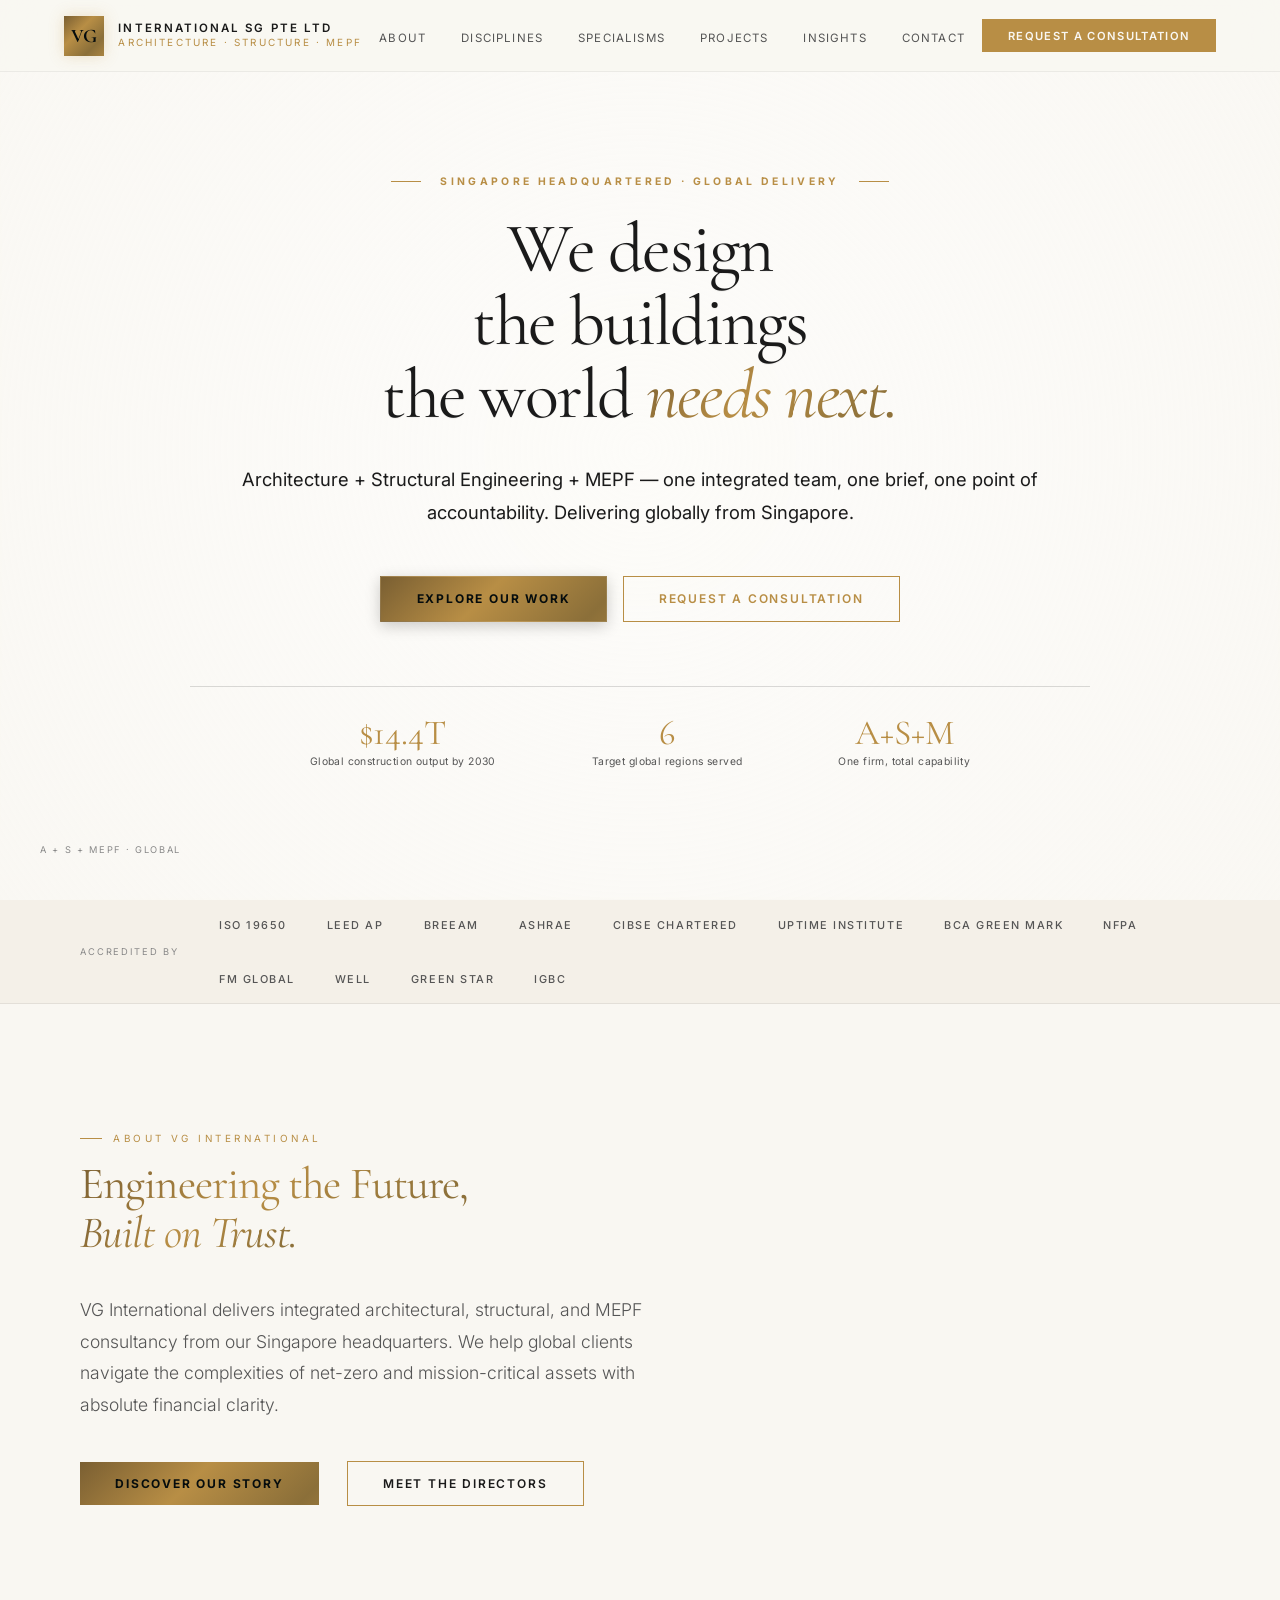
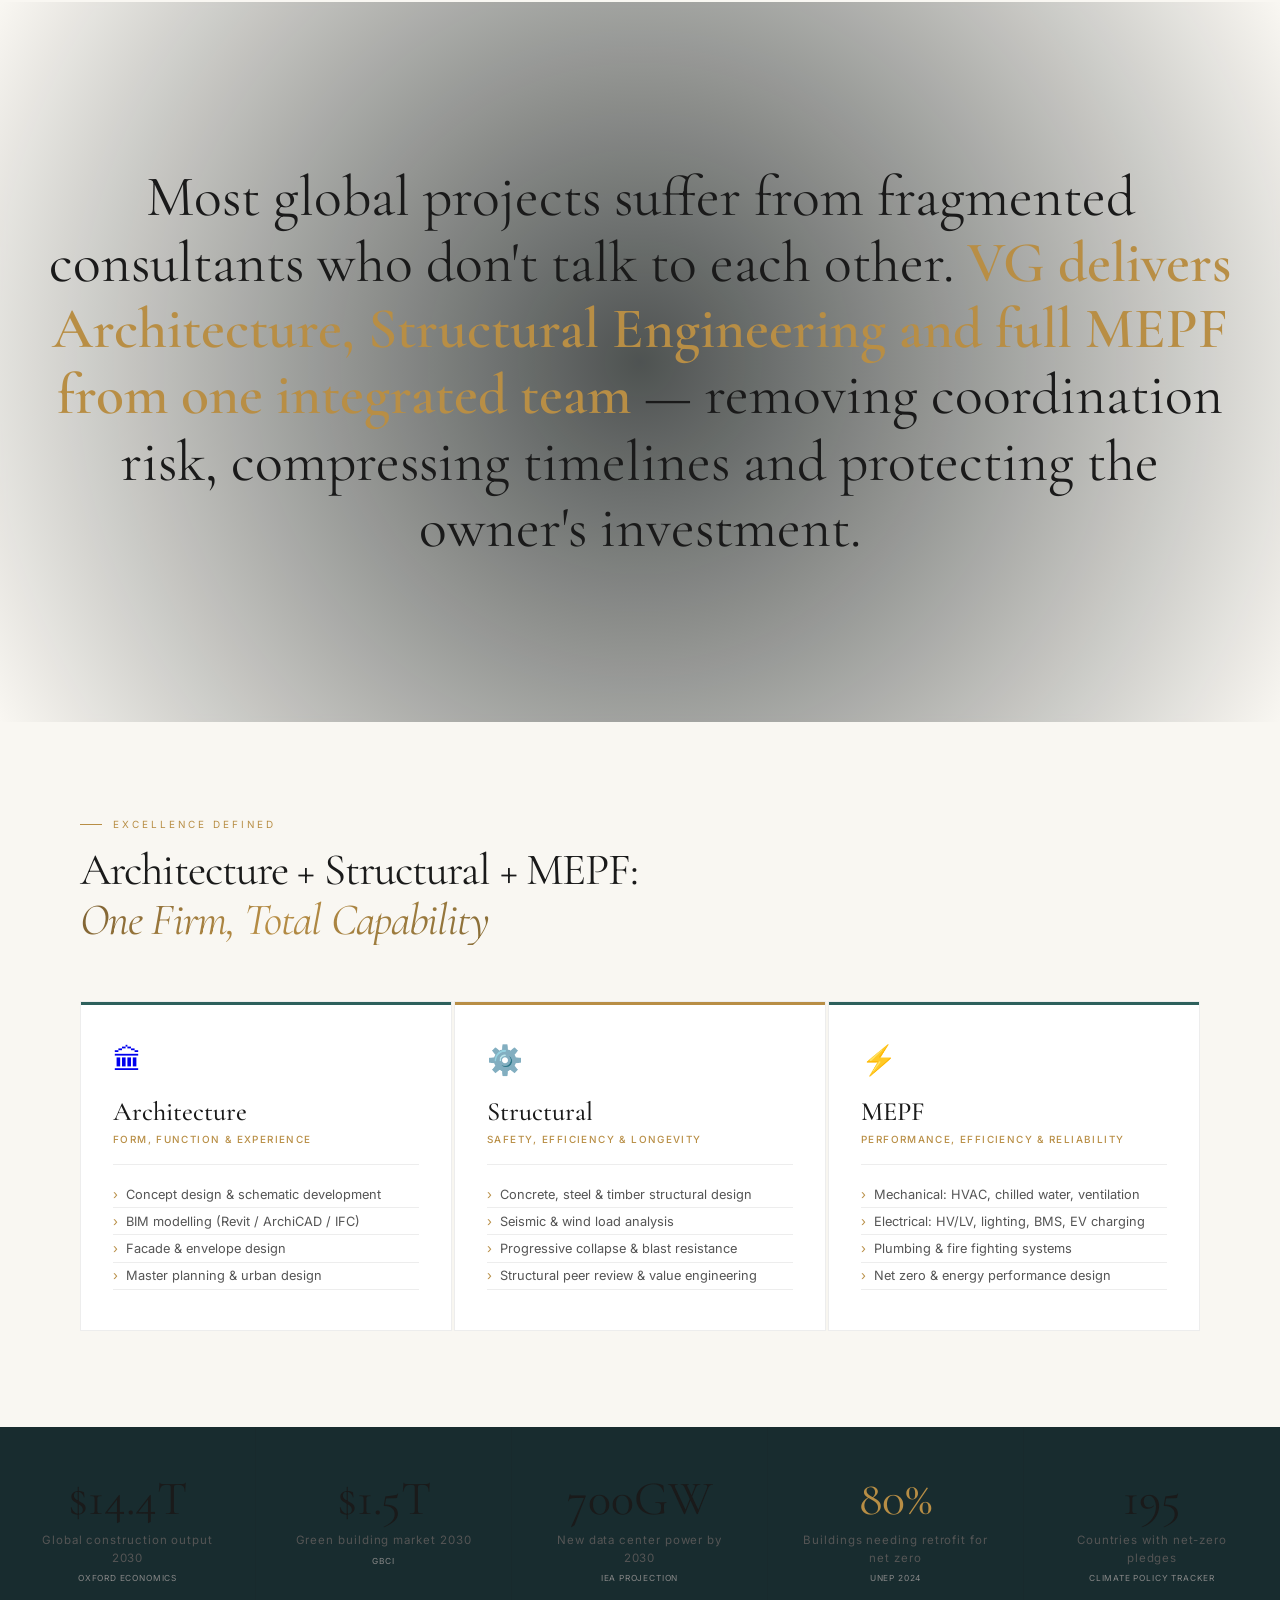
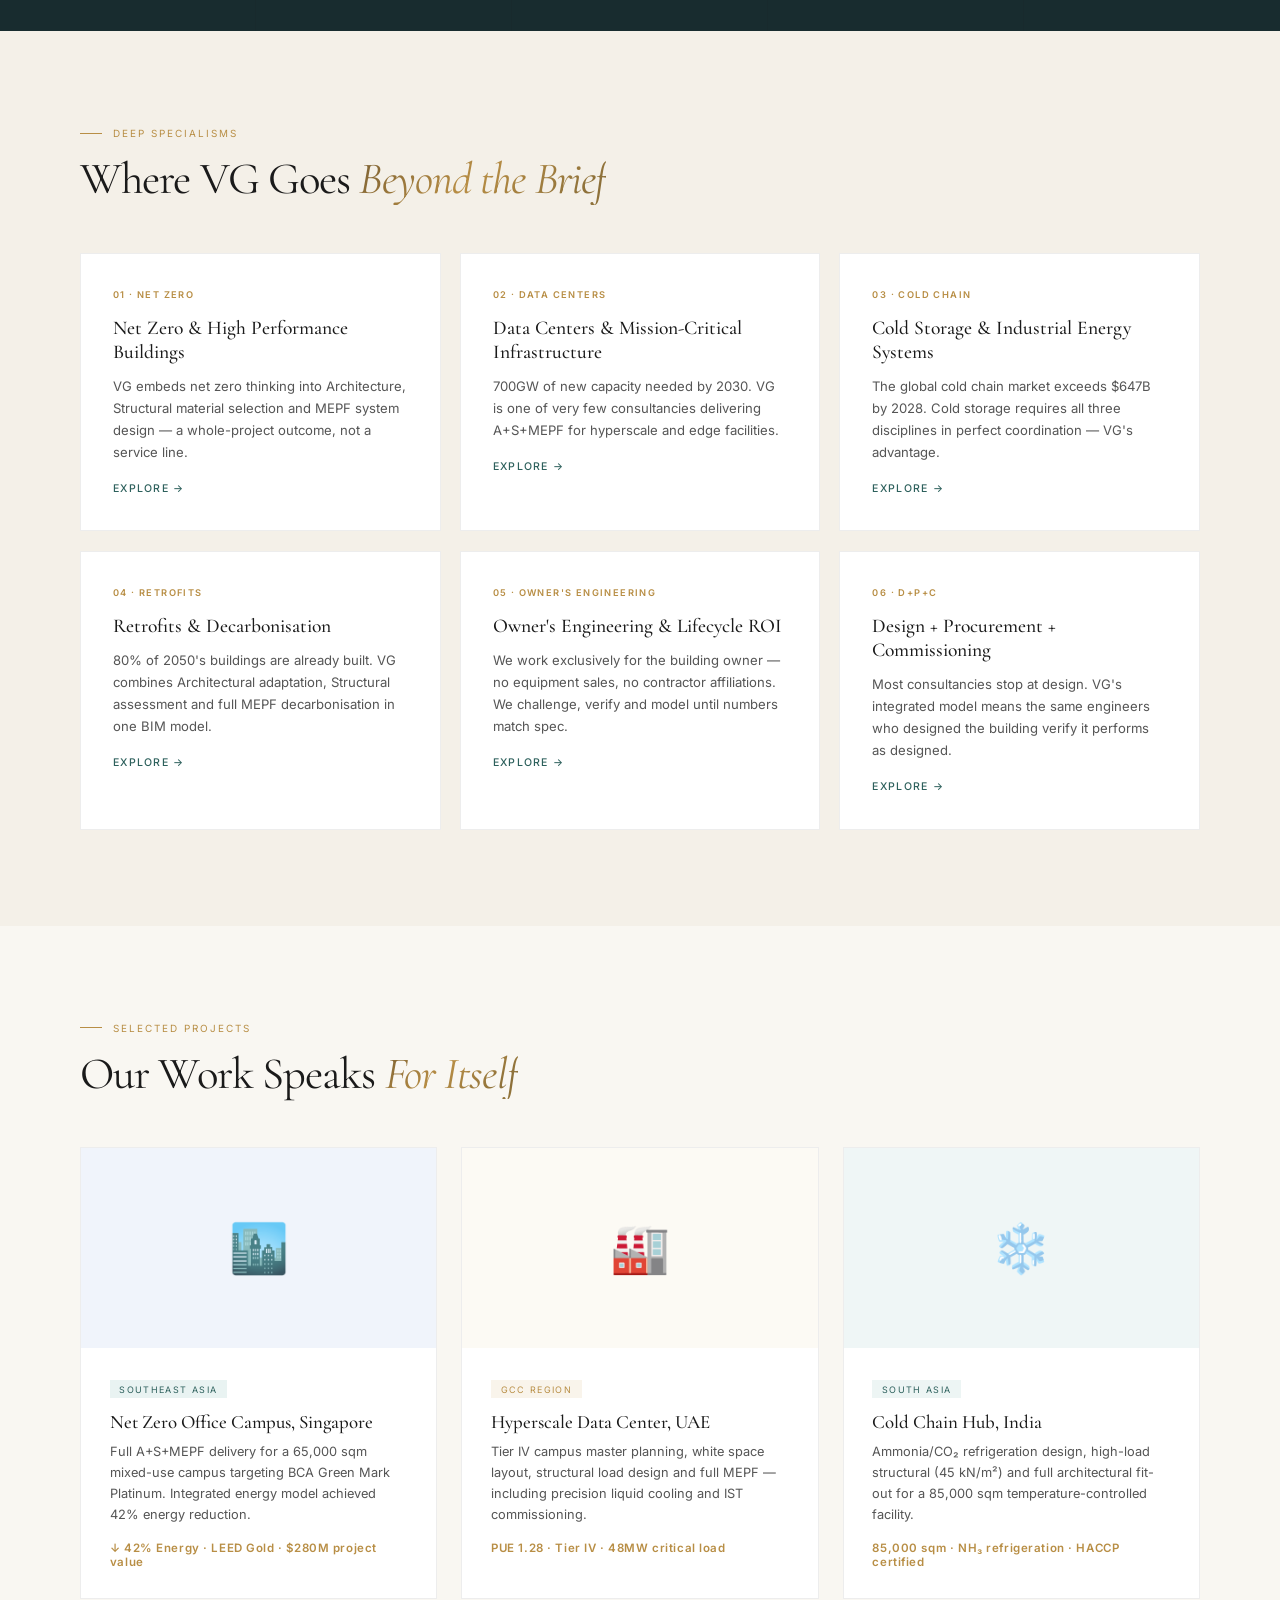
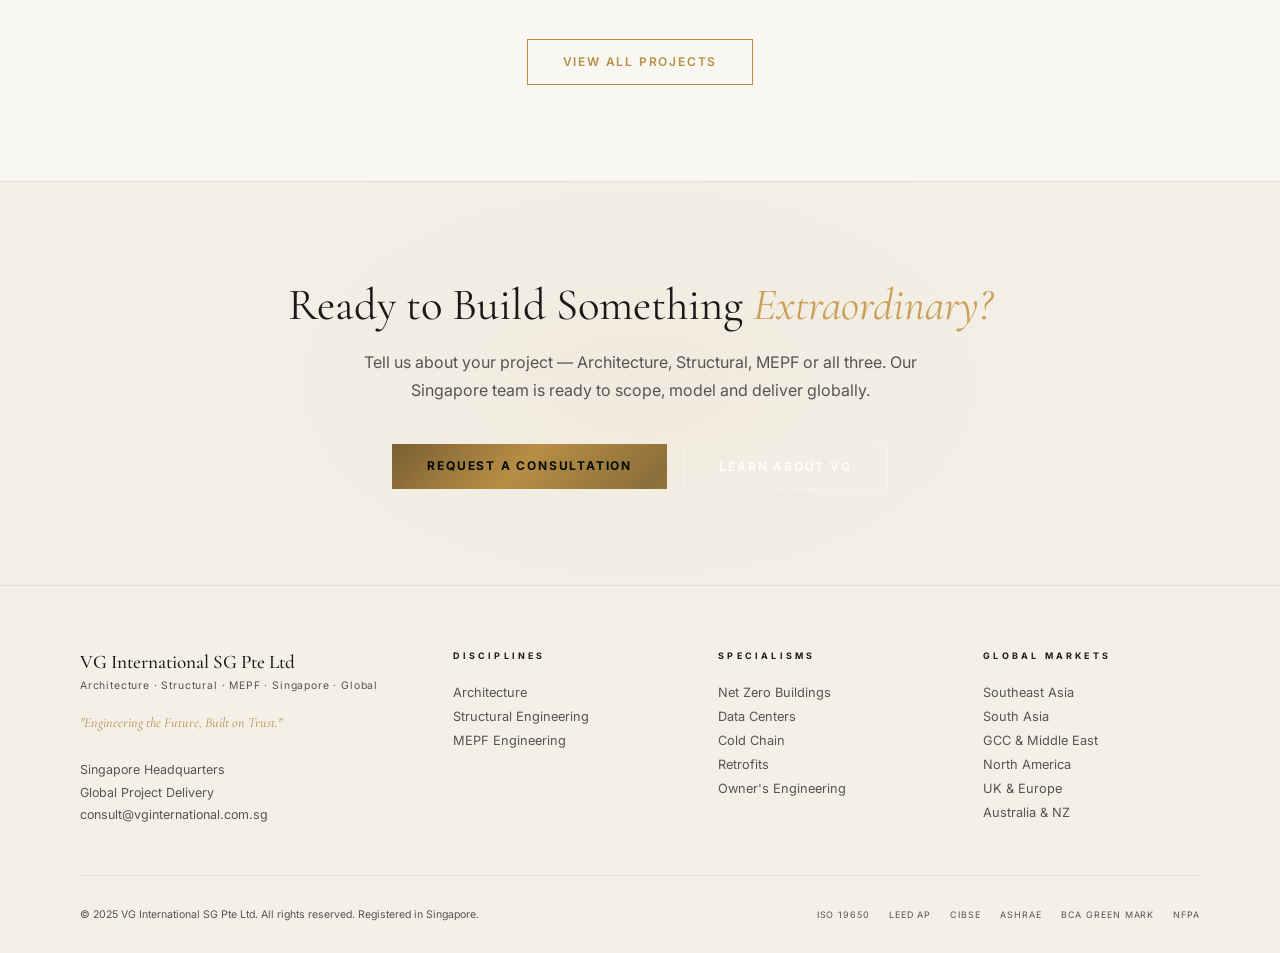
==== commit f46a7d2e: "updated projects section" ====
--- a/index.html
+++ b/index.html
@@ -21,7 +21,7 @@
 .hero-eyebrow {
   font-family:'Inter',sans-serif; font-size:0.65rem; letter-spacing:0.32em;
   text-transform:uppercase; color:var(--gold); margin-bottom:1.5rem;
-  display:flex; align-items:center; gap:1.2rem;
+  display:flex; align-items:center; gap:1.2rem; font-weight:700; /* Bold for visibility */
 }
 .hero-eyebrow::before, .hero-eyebrow::after { content:''; width:30px; height:1px; background:var(--gold); }
 .hero-h1 {
@@ -29,6 +29,7 @@
   font-size:clamp(3rem,5.5vw,5.8rem); font-weight:400;
   line-height:1.04; letter-spacing:-0.025em; color:var(--sand);
   margin-bottom:2rem;
+  text-shadow: 0 1px 1px rgba(0,0,0,0.05); /* Ultra-subtle lift */
 }
 .hero-h1 em { font-style:italic; }
 .hero-h1 em, h2.section-title em {
@@ -40,16 +41,17 @@
   color: transparent;
   -webkit-text-fill-color: transparent;
   animation: gold-shimmer 8s linear infinite;
+  text-shadow: none; /* Keep gold crisp */
 }
 .hero-sub {
   font-family:'Inter',sans-serif;
-  font-size:1.15rem; font-weight:300; color:var(--sand);
+  font-size:1.15rem; font-weight:400; color:var(--sand); /* Slightly heavier weight */
   line-height:1.75; max-width:800px; margin-bottom:3rem;
-  text-shadow: 0 2px 10px rgba(0,0,0,0.4);
+  text-shadow: 0 1px 1px rgba(0,0,0,0.05);
 }
 .hero-stats {
   display:flex; justify-content:center; gap:3rem;
-  border-top:1px solid rgba(255,255,255,0.1); margin-top:4rem;
+  border-top:1px solid rgba(26,26,26,0.15); margin-top:4rem;
   width:100%; max-width:900px;
 }
 .h-stat { padding:1.8rem 1.5rem; text-align:center; }
@@ -73,8 +75,9 @@
 }
 .hero-video-overlay {
   position:absolute; inset:0;
-  background: radial-gradient(circle at center, rgba(5,12,13,0.3) 0%, rgba(5,12,13,0.7) 100%);
-  backdrop-filter: brightness(0.8);
+  /* Deepened the mist for better text contrast */
+  background: radial-gradient(circle at center, rgba(249,247,242,0.4) 0%, rgba(249,247,242,0.9) 100%);
+  backdrop-filter: brightness(1.05) blur(3px); /* Soften background noise */
   z-index:2;
 }
 .hero-corner-label {
@@ -109,18 +112,19 @@
   background: rgba(232,220,200,0.06); margin-top:3.5rem;
 }
 .disc-tile {
-  background:#122023; padding:2.5rem 2rem;
+  background:var(--bg-3); padding:2.5rem 2rem;
   position:relative; overflow:hidden; transition:all 0.3s; cursor:pointer;
   text-decoration:none; display:block;
+  border: 1px solid var(--border);
 }
 .disc-tile::before { content:''; position:absolute; top:0; left:0; right:0; height:3px; }
 .dt-blue::before { background:var(--teal-glow); }
 .dt-gold::before { background:var(--gold); }
 .dt-teal::before { background:var(--teal-glow); }
-.disc-tile:hover { background:#1E3639; transform:translateY(-4px); box-shadow:var(--shadow-lg); }
-.disc-tile:hover .dt-title,.disc-tile:hover .dt-text { color:#E8DCC8; }
-.disc-tile:hover .dt-items { border-top-color:rgba(232,220,200,0.08); }
-.disc-tile:hover .dt-item { color:#A89F8C; border-bottom-color:rgba(232,220,200,0.08); }
+.disc-tile:hover { background:var(--surface); transform:translateY(-4px); box-shadow:var(--shadow-lg); }
+.disc-tile:hover .dt-title,.disc-tile:hover .dt-text { color:var(--sand); }
+.disc-tile:hover .dt-items { border-top-color:rgba(26,26,26,0.08); }
+.disc-tile:hover .dt-item { color:var(--sand-muted); border-bottom-color:rgba(26,26,26,0.08); }
 .dt-icon { font-size:1.8rem; margin-bottom:1.2rem; }
 .dt-title {
   font-family:'Cormorant Garamond',serif; font-size:1.65rem; font-weight:500;
@@ -142,10 +146,10 @@
 /* ─── SPECIALISMS GRID ─── */
 .spec-grid { display:grid; grid-template-columns:repeat(3,1fr); gap:1.2rem; margin-top:3rem; }
 .spec-card {
-  border:1px solid rgba(232,220,200,0.08); padding:2.2rem 2rem;
-  transition:all 0.3s; text-decoration:none; display:block; background:#182C2F;
-}
-.spec-card:hover { border-color:var(--gold); transform:translateY(-4px); box-shadow:0 20px 50px rgba(12,20,21,0.4); }
+  border:1px solid var(--border); padding:2.2rem 2rem;
+  transition:all 0.3s; text-decoration:none; display:block; background:var(--bg-3);
+}
+.spec-card:hover { border-color:var(--gold); transform:translateY(-4px); box-shadow:var(--shadow-lg); }
 .sc-num {
   font-family:'Inter',sans-serif; font-size:0.58rem; color:var(--gold);
   letter-spacing:0.15em; margin-bottom:1rem; font-weight:600;
@@ -170,12 +174,13 @@
 }
 .statement-video {
   position:absolute; inset:0; width:100%; height:100%;
-  object-fit:cover; opacity:0.6;
+  object-fit:cover; opacity:0.25; /* Lightened more for readability */
 }
 .statement-overlay {
   position:absolute; inset:0;
-  background:radial-gradient(circle at center, rgba(5,12,13,0.2) 0%, rgba(5,12,13,0.8) 100%);
+  background:radial-gradient(circle at center, rgba(249,247,242,0.3) 0%, rgba(249,247,242,1.0) 100%);
   z-index:1;
+  backdrop-filter: blur(5px); /* Stronger blur for large text */
 }
 .statement-text {
   position:relative; z-index:2;
--- a/css/style.css
+++ b/css/style.css
@@ -1,41 +1,41 @@
 @import url('https://fonts.googleapis.com/css2?family=Cormorant+Garamond:ital,wght@0,400;0,500;0,600;0,700;1,400;1,500;1,600&family=Inter:wght@300;400;500;600;700&display=swap');
 
 :root {
-  /* ── Dark backgrounds (deep slate-charcoal) ── */
-  --bg:         #050C0D;   /* Cinematic black-teal */
-  --bg-2:       #0A1618;   /* Section backgrounds */
-  --bg-3:       #0F2427;   /* Elevated cards */
-  --surface:    #142E32;   /* Hover states */
-
-  /* ── Text (Soft sand & cream) ── */
-  --sand:       #E8DCC8;   /* Main text */
-  --sand-muted: #A89F8C;   /* Secondary */
-  --sand-faint: #565B5C;   /* Tertiary */
-
-  /* ── Luxury Gold Palette (Metallic Gradients) ── */
-  --gold-raw:   #C9A05A;
+  /* ── Warm Alabaster & Sandstone (Light Theme) ── */
+  --bg:         #F9F7F2;   /* Main Alabaster */
+  --bg-2:       #F4F0E8;   /* Section Sandstone */
+  --bg-3:       #FFFFFF;   /* Elevated White Cards */
+  --surface:    #E8E2D8;   /* Hover states */
+
+  /* ── Text (Deep Slate & Charcoal) ── */
+  --sand:       #1A1A1A;   /* Main text (Now Slate) */
+  --sand-muted: #555555;   /* Secondary */
+  --sand-faint: #888888;   /* Tertiary */
+
+  /* ── Luxury Gold Palette (Refined for Light Mode) ── */
+  --gold-raw:   #B88E45;   /* Slightly deeper gold for contrast */
   --gold-bright:#F6E27A;
-  --gold-deep:  #8B6F39;
+  --gold-deep:  #7A5F32;
   
-  /* Rich Gold Linear Gradient exactly like the screenshot but more shimmer */
+  /* Rich Gold Linear Gradient - Shimmer adjusted for Light backgrounds */
   --gold-metallic: linear-gradient(
     135deg, 
-    #8B6F39 0%, 
-    #C9A05A 25%, 
-    #F6E27A 50%, 
-    #C9A05A 75%, 
-    #8B6F39 100%
+    #7A5F32 0%, 
+    #B88E45 25%, 
+    #8B6F39 50%, 
+    #B88E45 75%, 
+    #7A5F32 100%
   );
   
-  --gold:       #C9A05A;
-  --gold-light: #F6E27A;
+  --gold:       #B88E45;
+  --gold-light: #C9A05A;
 
   /* ── Accents ── */
-  --teal-glow:  #4E9E96;
-  --border:     rgba(201, 160, 90, 0.1); /* Ultra-thin gold border */
-  --shadow-gold: 0 0 20px rgba(201, 160, 90, 0.12);
-  --shadow-lg:  0 30px 100px rgba(0, 0, 0, 0.6);
-  --radius:     2px; /* Sharper, more architectural corners */
+  --teal-glow:  #2D605C;   /* Deeper teal for contrast */
+  --border:     rgba(26, 26, 26, 0.08); 
+  --shadow-gold: 0 4px 20px rgba(184, 142, 69, 0.08);
+  --shadow-lg:  0 20px 80px rgba(0, 0, 0, 0.05); /* Soft, airy elevation */
+  --radius:     2px; 
   --radius-lg:  4px;
 }
 
@@ -85,9 +85,9 @@
   justify-content: space-between;
   padding: 0 4rem;
   height: 72px;
-  background: rgba(5, 12, 13, 0.85); /* Deep slate glass */
+  background: rgba(249, 247, 242, 0.88); /* Warm frosted glass */
   backdrop-filter: blur(20px) saturate(180%);
-  border-bottom: 1px solid rgba(201, 160, 90, 0.15); /* Thin gold line */
+  border-bottom: 1px solid rgba(26, 26, 26, 0.06); 
   transition: all 0.4s ease;
 }
 
@@ -1018,7 +1018,7 @@
 }
 
 .btn-outline:hover {
-  background: rgba(201, 160, 90, 0.1);
+  background: rgba(184, 142, 69, 0.08); /* Light gold tint */
   border-color: var(--gold-light);
   color: var(--gold-light);
 }
@@ -1052,11 +1052,11 @@
 }
 
 .section-alt {
-  background: #122023;
+  background: var(--bg-2);
 }
 
 .section-dark {
-  background: #182C2F;
+  background: var(--surface); /* A slightly darker warm tone than bg-2 */
 }
 
 .section-tag {
@@ -1133,7 +1133,7 @@
 
 /* ─── TRUST BAR ─── */
 .trust-bar {
-  background: #182C2F;
+  background: var(--bg-2);
   padding: 1.1rem 5rem;
   display: flex;
   align-items: center;
@@ -1451,11 +1451,12 @@
 
 /* ─── CTA SECTION ─── */
 .cta-band {
-  background: linear-gradient(135deg, #182C2F, #0f2730);
+  background: var(--bg-2);
   padding: 6rem 5rem;
   text-align: center;
   position: relative;
   overflow: hidden;
+  border-top: 1px solid var(--border);
 }
 
 .cta-band::before {
@@ -1486,12 +1487,12 @@
   margin: 0 auto 2.5rem;
   font-size: 1rem;
   line-height: 1.75;
-  font-weight: 300;
+  font-weight: 400; /* Increased from 300 for visibility */
 }
 
 /* ─── FOOTER ─── */
 footer {
-  background: #0D1A1C;
+  background: var(--bg-2);
   padding: 4rem 5rem 2rem;
   border-top: 1px solid var(--border);
 }
@@ -1516,7 +1517,7 @@
 .footer-tag {
   font-family: 'Inter', sans-serif;
   font-size: 0.65rem;
-  color: var(--sand-faint);
+  color: var(--sand-muted);
   letter-spacing: 0.08em;
   margin-bottom: 1.2rem;
 }
@@ -1525,7 +1526,7 @@
   font-family: 'Cormorant Garamond', serif;
   font-style: italic;
   font-size: 0.88rem;
-  color: var(--sand-muted);
+  color: var(--gold);
   line-height: 1.7;
   margin-bottom: 1.5rem;
 }
@@ -1533,10 +1534,11 @@
 .footer-col-title {
   font-family: 'Inter', sans-serif;
   font-size: 0.56rem;
-  letter-spacing: 0.2em;
-  text-transform: uppercase;
-  color: var(--sand-faint);
-  margin-bottom: 1rem;
+  letter-spacing: 0.2rem;
+  text-transform: uppercase;
+  color: var(--sand);
+  margin-bottom: 1.2rem;
+  font-weight: 700;
 }
 
 .footer-link {
@@ -1564,7 +1566,7 @@
 .footer-legal {
   font-family: 'Inter', sans-serif;
   font-size: 0.66rem;
-  color: var(--sand-faint);
+  color: var(--sand-muted);
 }
 
 .footer-creds {
@@ -1576,7 +1578,7 @@
 .cred {
   font-family: 'Inter', sans-serif;
   font-size: 0.56rem;
-  color: var(--sand-faint);
+  color: var(--sand-muted);
   letter-spacing: 0.1em;
   text-transform: uppercase;
 }
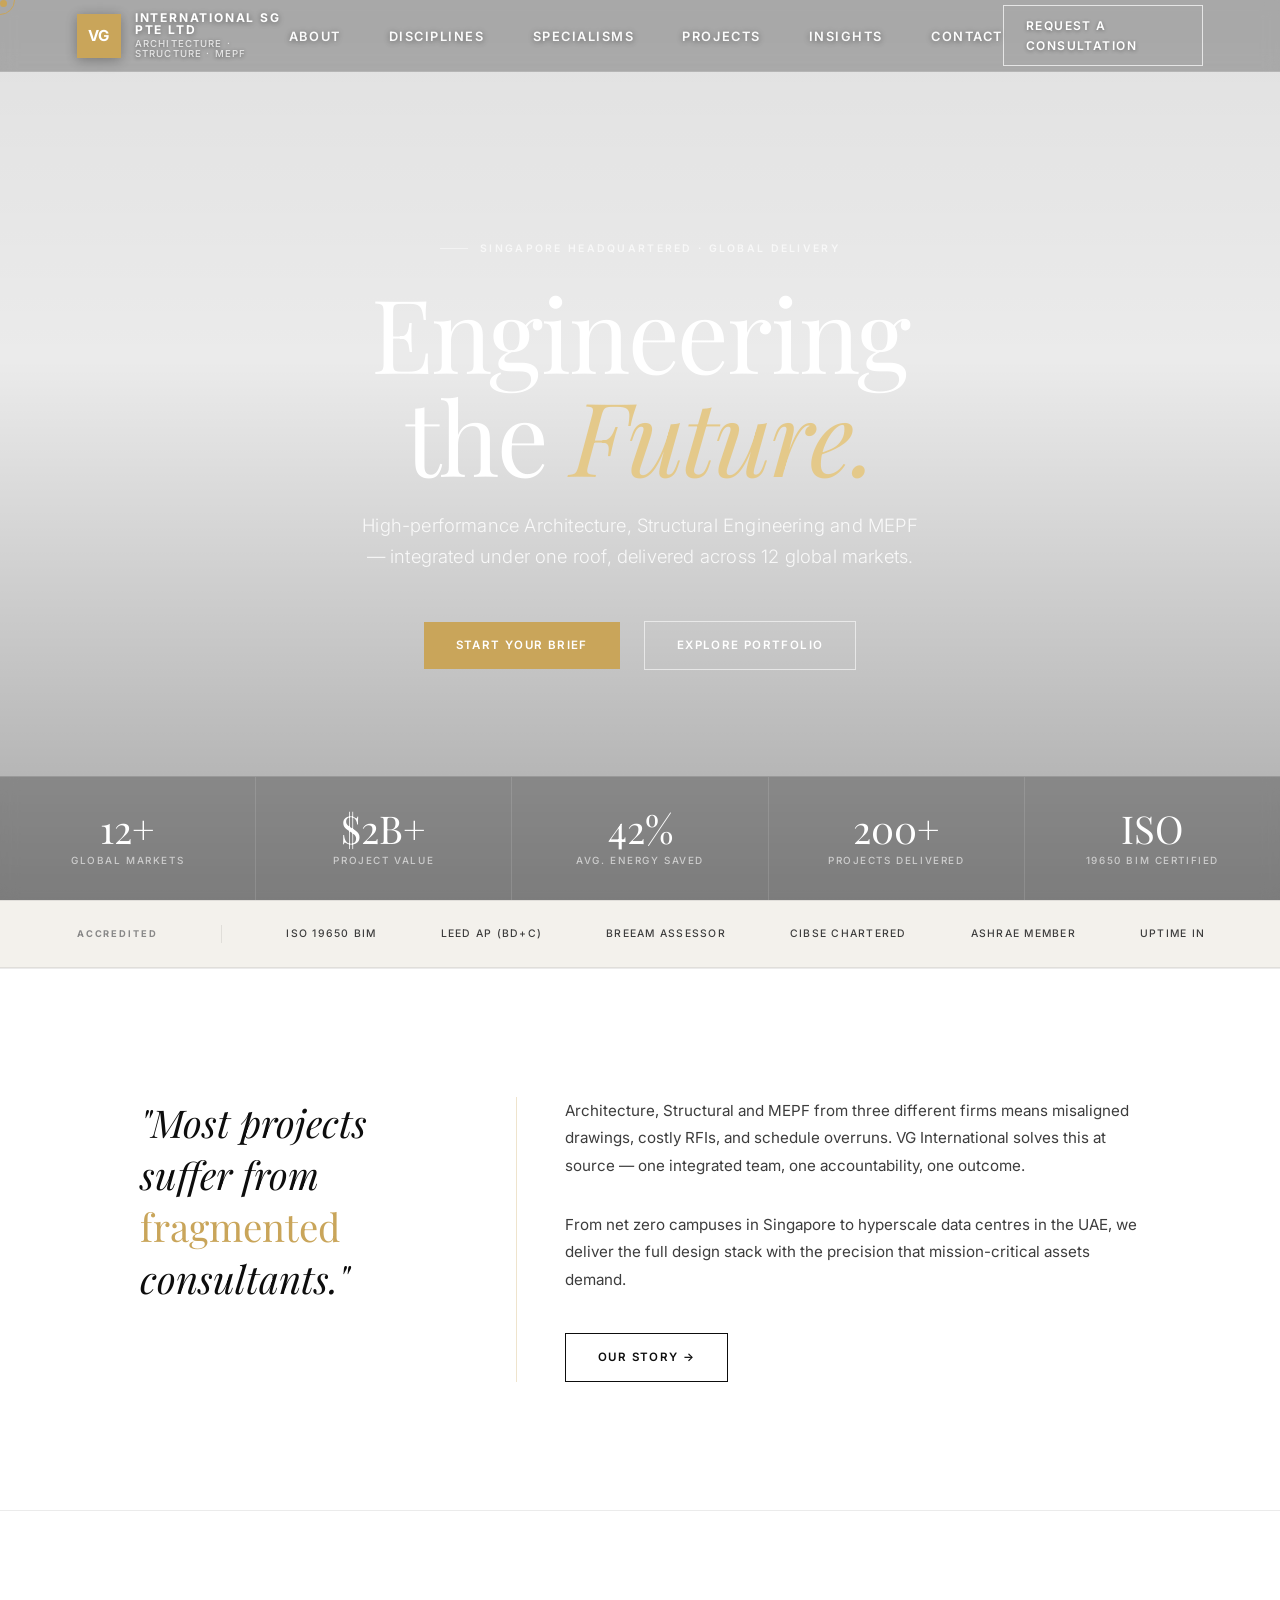
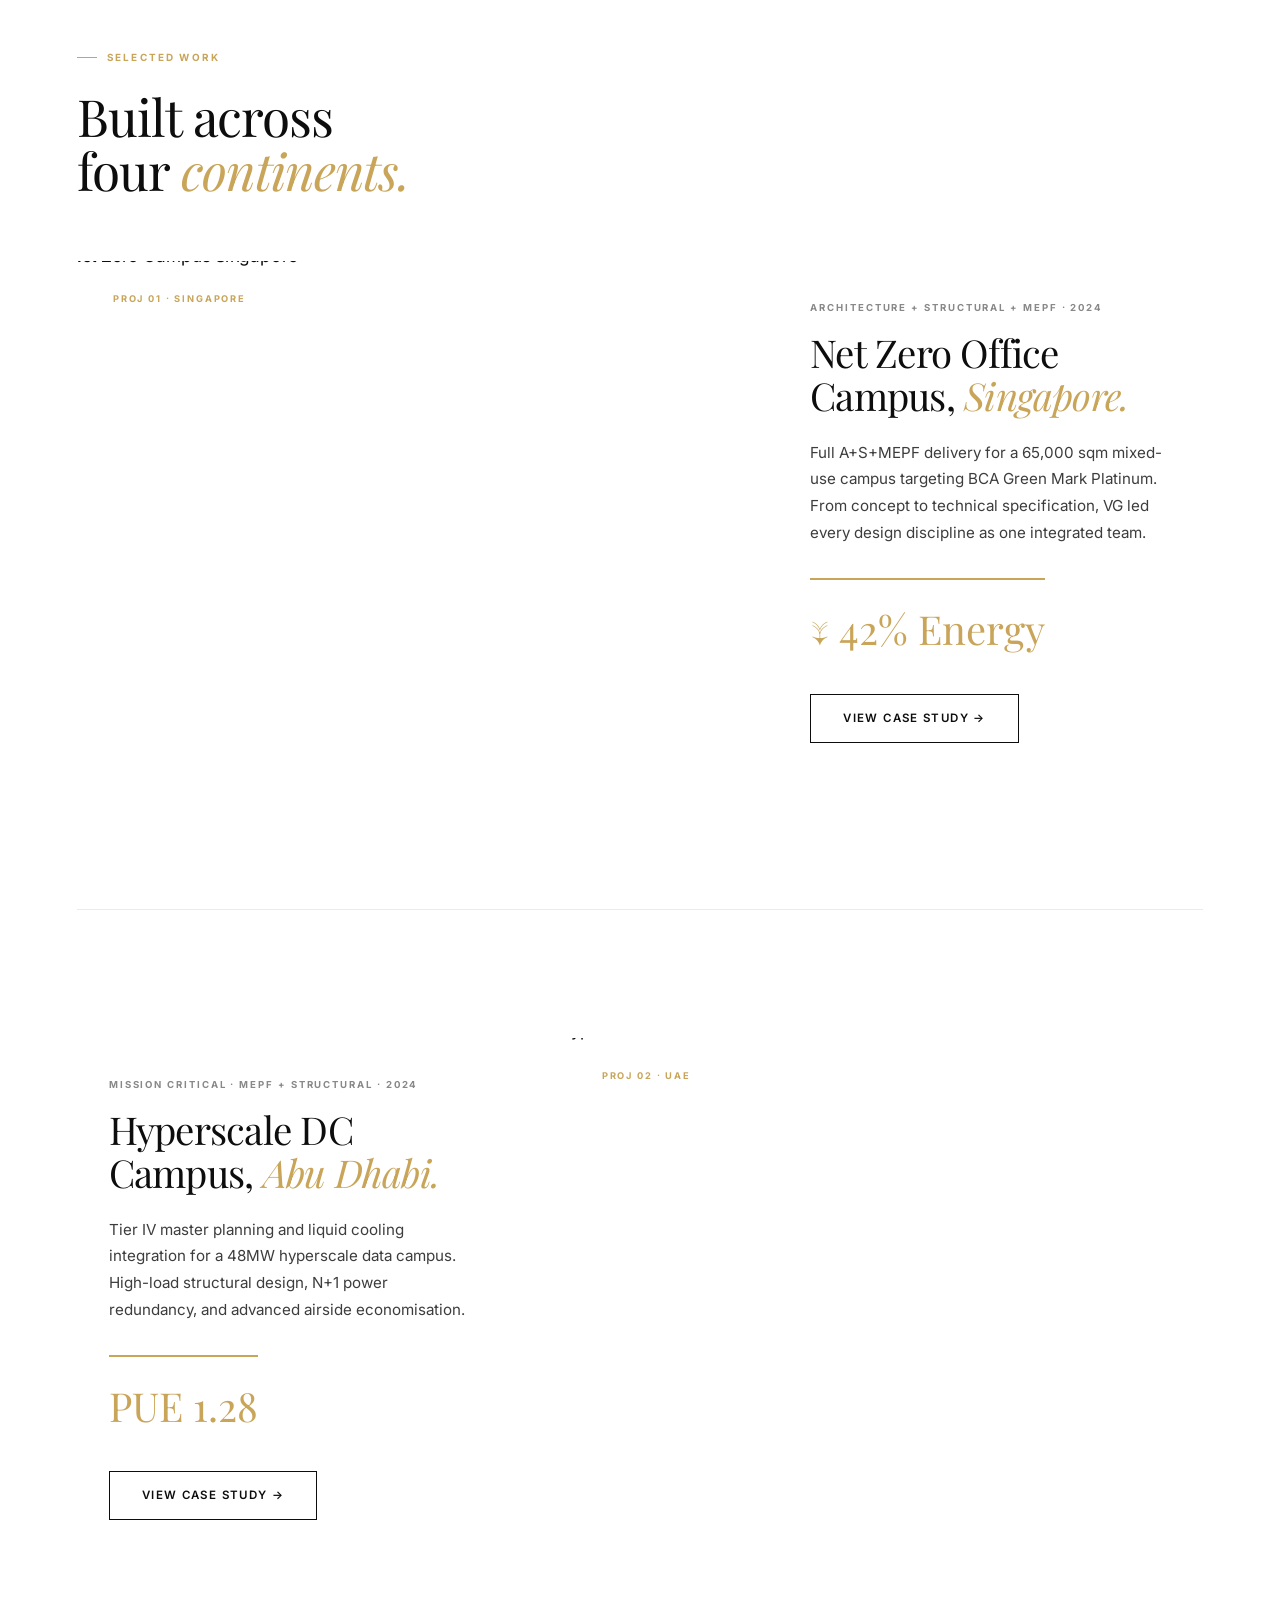
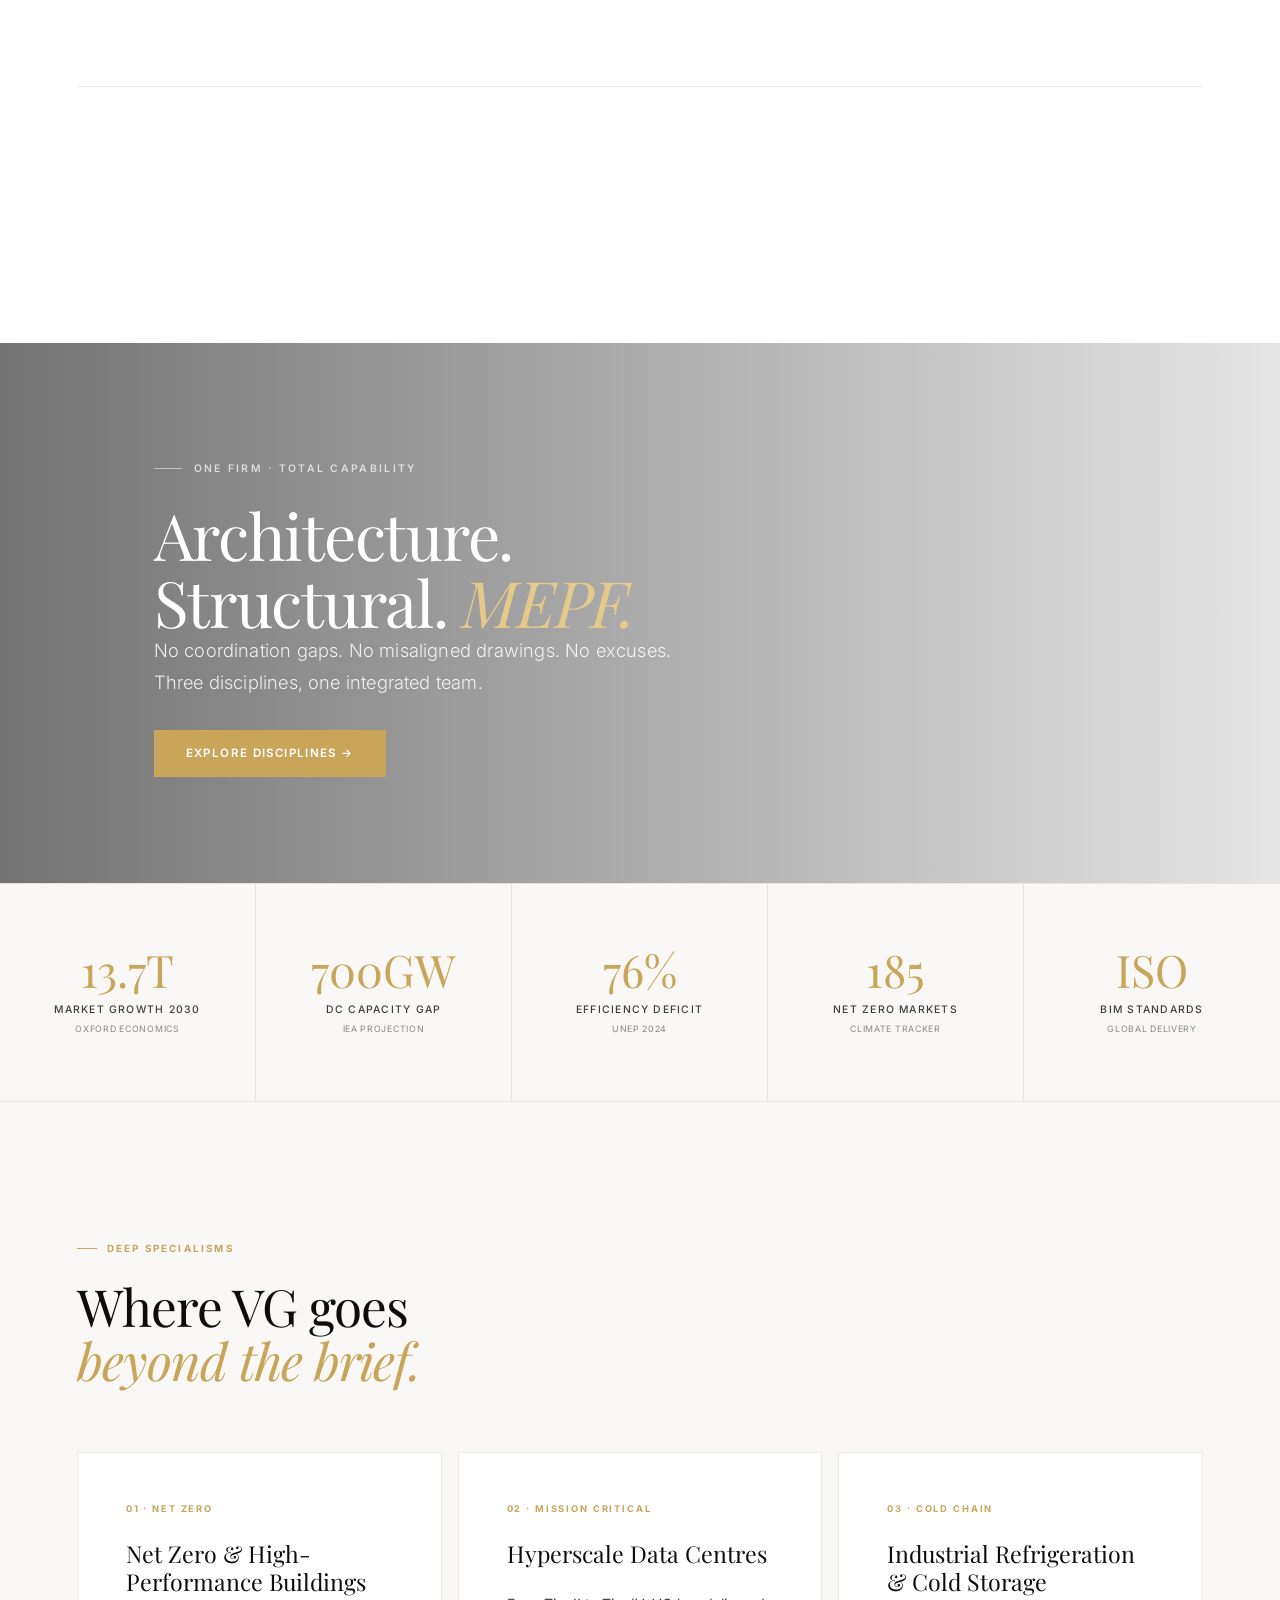
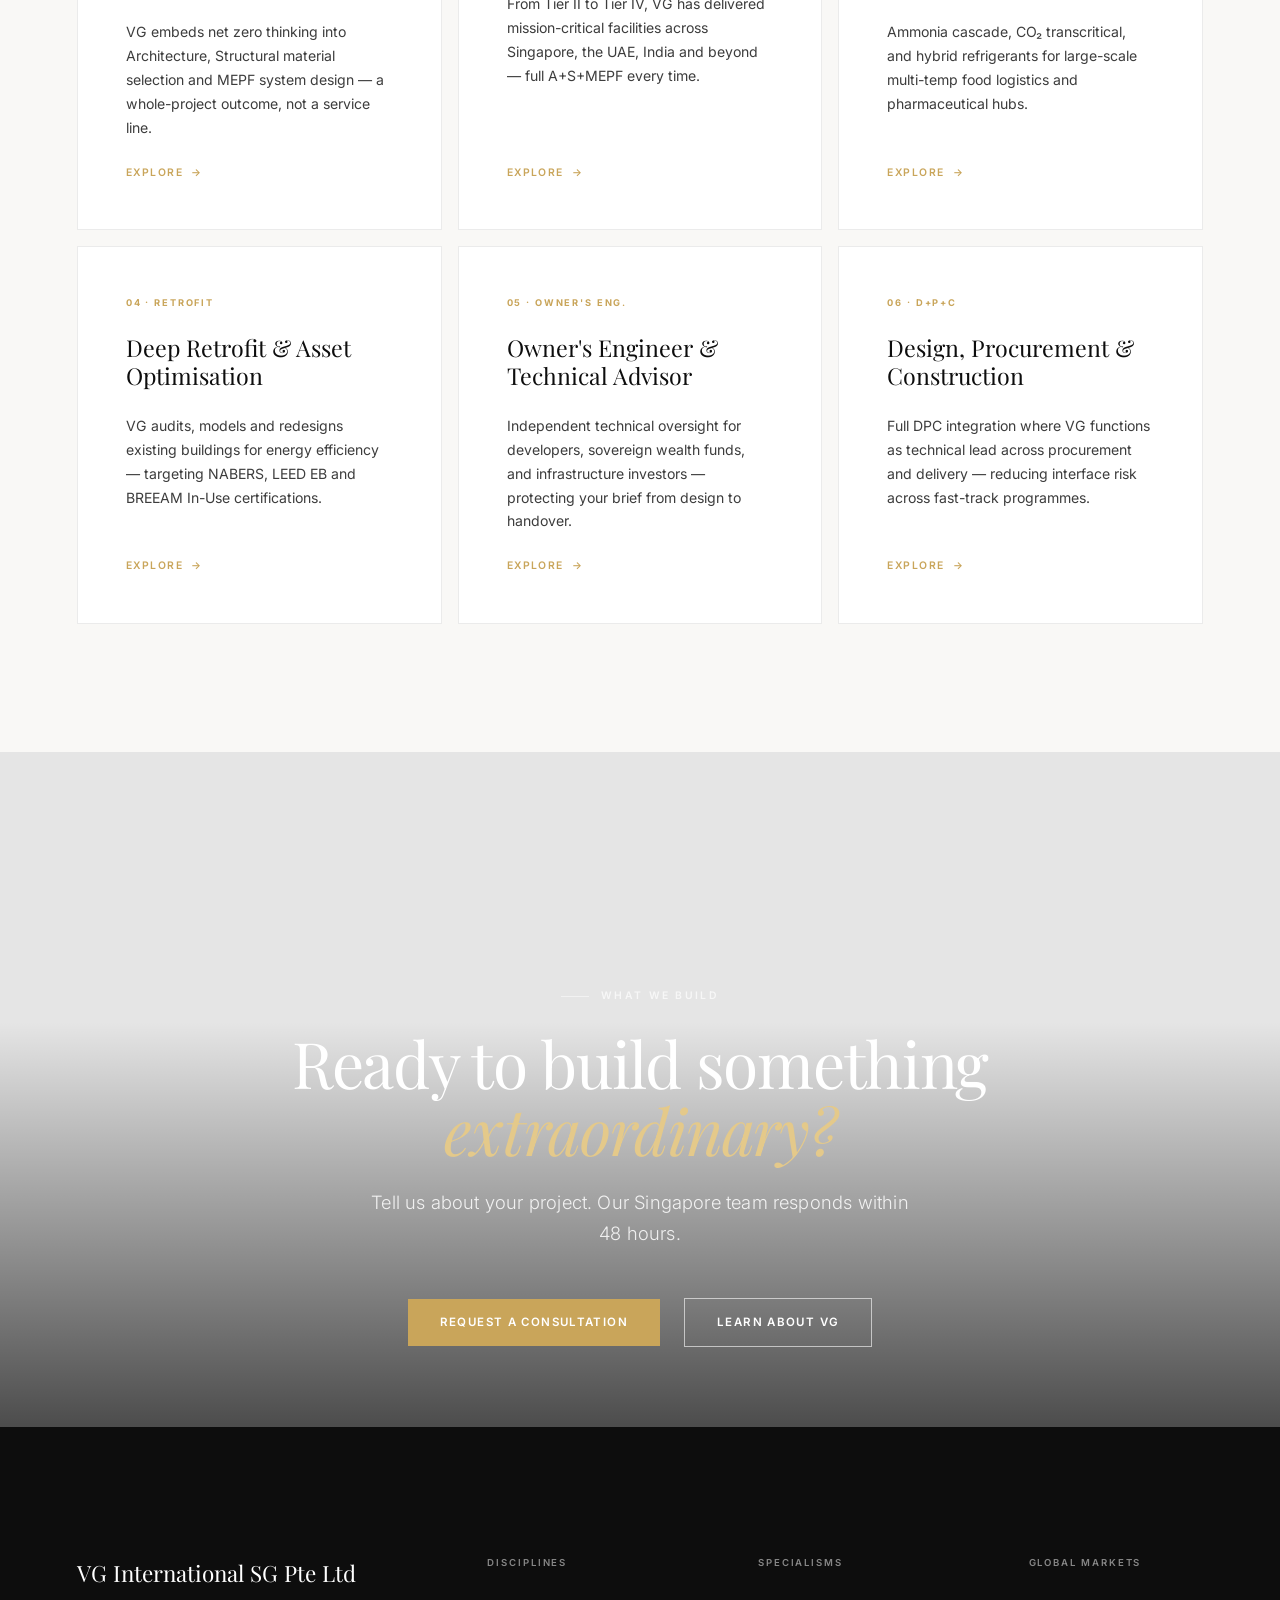
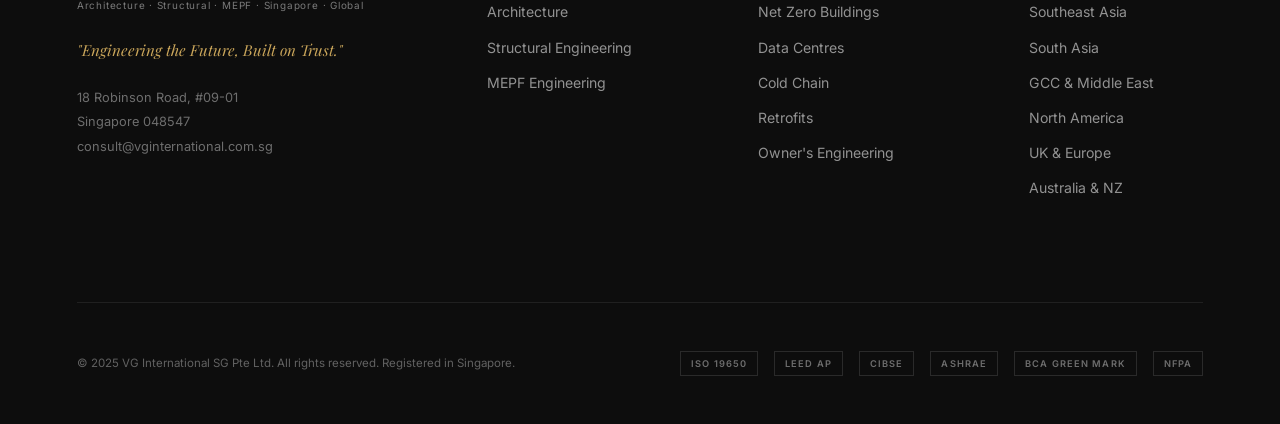
==== commit 59e020e4: "Initial commit" ====
--- a/index.html
+++ b/index.html
@@ -3,391 +3,240 @@
 <head>
 <meta charset="UTF-8"><meta name="viewport" content="width=device-width,initial-scale=1.0">
 <title>VG International SG Pte Ltd — Architecture · Structure · MEPF · Global</title>
+<meta name="description" content="VG International SG Pte Ltd is a multi-discipline engineering consultancy delivering Architecture, Structural Engineering and MEPF from Singapore to the world.">
 <link rel="preconnect" href="https://fonts.googleapis.com">
 <link rel="preconnect" href="https://fonts.gstatic.com" crossorigin>
 <link rel="stylesheet" href="css/style.css">
-<style>
-/* ─── HERO ─── */
-#hero {
-  min-height:100vh; position:relative; overflow:hidden;
-  display:flex; align-items:center; justify-content:center;
-  padding-top:72px;
-}
-.hero-left {
-  position:relative; z-index:5; width:100%; max-width:1100px;
-  display:flex; flex-direction:column; align-items:center; justify-content:center;
-  padding:6rem 2rem; text-align:center;
-}
-.hero-eyebrow {
-  font-family:'Inter',sans-serif; font-size:0.65rem; letter-spacing:0.32em;
-  text-transform:uppercase; color:var(--gold); margin-bottom:1.5rem;
-  display:flex; align-items:center; gap:1.2rem; font-weight:700; /* Bold for visibility */
-}
-.hero-eyebrow::before, .hero-eyebrow::after { content:''; width:30px; height:1px; background:var(--gold); }
-.hero-h1 {
-  font-family:'Cormorant Garamond',serif;
-  font-size:clamp(3rem,5.5vw,5.8rem); font-weight:400;
-  line-height:1.04; letter-spacing:-0.025em; color:var(--sand);
-  margin-bottom:2rem;
-  text-shadow: 0 1px 1px rgba(0,0,0,0.05); /* Ultra-subtle lift */
-}
-.hero-h1 em { font-style:italic; }
-.hero-h1 em, h2.section-title em {
-  display: inline-block;
-  background: var(--gold-metallic);
-  background-size: 200% auto;
-  -webkit-background-clip: text;
-  background-clip: text;
-  color: transparent;
-  -webkit-text-fill-color: transparent;
-  animation: gold-shimmer 8s linear infinite;
-  text-shadow: none; /* Keep gold crisp */
-}
-.hero-sub {
-  font-family:'Inter',sans-serif;
-  font-size:1.15rem; font-weight:400; color:var(--sand); /* Slightly heavier weight */
-  line-height:1.75; max-width:800px; margin-bottom:3rem;
-  text-shadow: 0 1px 1px rgba(0,0,0,0.05);
-}
-.hero-stats {
-  display:flex; justify-content:center; gap:3rem;
-  border-top:1px solid rgba(26,26,26,0.15); margin-top:4rem;
-  width:100%; max-width:900px;
-}
-.h-stat { padding:1.8rem 1.5rem; text-align:center; }
-.h-stat:last-child { border-right:none; }
-.h-stat-num {
-  font-family:'Cormorant Garamond',serif; font-size:2.2rem; font-weight:400;
-  color:var(--gold); line-height:1;
-}
-.h-stat-label {
-  font-family:'Inter',sans-serif;
-  font-size:0.65rem; color:var(--sand-muted); margin-top:0.3rem; letter-spacing:0.04em;
-}
-.hero-right {
-  position:absolute; inset:0; z-index:1;
-}
-.hero-video {
-  position:absolute; inset:0;
-  width:100%; height:100%;
-  object-fit:cover;
-  opacity:0.92;
-}
-.hero-video-overlay {
-  position:absolute; inset:0;
-  /* Deepened the mist for better text contrast */
-  background: radial-gradient(circle at center, rgba(249,247,242,0.4) 0%, rgba(249,247,242,0.9) 100%);
-  backdrop-filter: brightness(1.05) blur(3px); /* Soften background noise */
-  z-index:2;
-}
-.hero-corner-label {
-  position:absolute; bottom:2.5rem; left:2.5rem;
-  font-family:'Inter',sans-serif; font-size:0.58rem;
-  color:rgba(232,220,200,0.5); letter-spacing:0.18em;
-  text-transform:uppercase; line-height:2; z-index:2;
-}
-.hero-art { position:absolute; inset:0; }
-.hero-grid-lines {
-  position:absolute; inset:0;
-  background-image:linear-gradient(rgba(201,160,90,0.06) 1px,transparent 1px),linear-gradient(90deg,rgba(201,160,90,0.06) 1px,transparent 1px);
-  background-size:50px 50px;
-}
-.ring {
-  position:absolute; border-radius:50%; border:1px solid;
-  animation:pulse 4s ease-in-out infinite;
-}
-.ring-1 { width:380px;height:380px; border-color:rgba(201,160,90,0.2); animation-delay:0s; }
-.ring-2 { width:260px;height:260px; border-color:rgba(78,158,150,0.35); animation-delay:-1.5s; }
-.ring-3 { width:140px;height:140px; background:rgba(78,158,150,0.08); border-color:rgba(78,158,150,0.55); animation-delay:-3s; }
-@keyframes pulse { 0%,100%{transform:scale(1);opacity:.6} 50%{transform:scale(1.05);opacity:1} }
-.hero-corner-label {
-  position:absolute; bottom:2.5rem; left:2.5rem;
-  font-family:'Inter',sans-serif; font-size:0.58rem;
-  color:var(--sand-faint); letter-spacing:0.18em;
-  text-transform:uppercase; line-height:2;
-}
-/* ─── DISCIPLINES TEASER ─── */
-.disc-tiles {
-  display:grid; grid-template-columns:repeat(3,1fr); gap:2px;
-  background: rgba(232,220,200,0.06); margin-top:3.5rem;
-}
-.disc-tile {
-  background:var(--bg-3); padding:2.5rem 2rem;
-  position:relative; overflow:hidden; transition:all 0.3s; cursor:pointer;
-  text-decoration:none; display:block;
-  border: 1px solid var(--border);
-}
-.disc-tile::before { content:''; position:absolute; top:0; left:0; right:0; height:3px; }
-.dt-blue::before { background:var(--teal-glow); }
-.dt-gold::before { background:var(--gold); }
-.dt-teal::before { background:var(--teal-glow); }
-.disc-tile:hover { background:var(--surface); transform:translateY(-4px); box-shadow:var(--shadow-lg); }
-.disc-tile:hover .dt-title,.disc-tile:hover .dt-text { color:var(--sand); }
-.disc-tile:hover .dt-items { border-top-color:rgba(26,26,26,0.08); }
-.disc-tile:hover .dt-item { color:var(--sand-muted); border-bottom-color:rgba(26,26,26,0.08); }
-.dt-icon { font-size:1.8rem; margin-bottom:1.2rem; }
-.dt-title {
-  font-family:'Cormorant Garamond',serif; font-size:1.65rem; font-weight:500;
-  color:var(--sand); margin-bottom:0.3rem; transition:color 0.3s;
-}
-.dt-sub {
-  font-family:'Inter',sans-serif;
-  font-size:0.62rem; font-weight:500; letter-spacing:0.14em; text-transform:uppercase;
-  color:var(--gold); margin-bottom:1.2rem;
-}
-.dt-items { border-top:1px solid var(--border); padding-top:1rem; transition:border-color 0.3s; }
-.dt-item {
-  font-family:'Inter',sans-serif;
-  font-size:0.8rem; color:var(--sand-muted); padding:0.35rem 0;
-  border-bottom:1px solid var(--border); display:flex; gap:0.5rem;
-  transition:color 0.3s,border-bottom-color 0.3s;
-}
-.dt-item::before { content:'›'; color:var(--gold); flex-shrink:0; }
-/* ─── SPECIALISMS GRID ─── */
-.spec-grid { display:grid; grid-template-columns:repeat(3,1fr); gap:1.2rem; margin-top:3rem; }
-.spec-card {
-  border:1px solid var(--border); padding:2.2rem 2rem;
-  transition:all 0.3s; text-decoration:none; display:block; background:var(--bg-3);
-}
-.spec-card:hover { border-color:var(--gold); transform:translateY(-4px); box-shadow:var(--shadow-lg); }
-.sc-num {
-  font-family:'Inter',sans-serif; font-size:0.58rem; color:var(--gold);
-  letter-spacing:0.15em; margin-bottom:1rem; font-weight:600;
-}
-.sc-title {
-  font-family:'Cormorant Garamond',serif; font-size:1.22rem; font-weight:500;
-  color:var(--sand); margin-bottom:0.7rem;
-}
-.sc-text {
-  font-family:'Inter',sans-serif;
-  font-size:0.82rem; color:var(--sand-muted); line-height:1.68; margin-bottom:1.2rem;
-}
-.sc-link {
-  font-family:'Inter',sans-serif;
-  font-size:0.66rem; font-weight:500; letter-spacing:0.12em; text-transform:uppercase; color:var(--teal-glow);
-}
-/* ─── BIG STATEMENT ─── */
-.statement-band { 
-  position:relative; min-height:80vh; overflow:hidden;
-  display:flex; align-items:center; justify-content:center;
-  padding:8rem 2rem; background:#050C0D;
-}
-.statement-video {
-  position:absolute; inset:0; width:100%; height:100%;
-  object-fit:cover; opacity:0.25; /* Lightened more for readability */
-}
-.statement-overlay {
-  position:absolute; inset:0;
-  background:radial-gradient(circle at center, rgba(249,247,242,0.3) 0%, rgba(249,247,242,1.0) 100%);
-  z-index:1;
-  backdrop-filter: blur(5px); /* Stronger blur for large text */
-}
-.statement-text {
-  position:relative; z-index:2;
-  font-family:'Cormorant Garamond',serif; font-size:clamp(2rem, 4.5vw, 3.8rem);
-  font-weight:400; color:var(--sand); line-height:1.15;
-  text-align:center; max-width:1300px; margin:0 auto;
-}
-.statement-text strong { font-weight:600; color:var(--gold); }
-/* ─── CASE STUDIES STRIP ─── */
-.case-strip { display:grid; grid-template-columns:repeat(3,1fr); gap:1.5rem; margin-top:3rem; }
-.case-card { border:1px solid var(--border); overflow:hidden; background:var(--bg-3); }
-.case-thumb { height:200px; display:flex; align-items:center; justify-content:center; font-size:3rem; }
-.case-body { padding:1.8rem; }
-.case-region {
-  font-family:'Inter',sans-serif; font-size:0.56rem; letter-spacing:0.15em;
-  text-transform:uppercase; padding:0.2rem 0.6rem; display:inline-block; margin-bottom:0.8rem;
-}
-.cr-sea { background:rgba(78,158,150,0.12); color:var(--teal-glow); }
-.cr-gcc { background:rgba(201,160,90,0.12); color:var(--gold); }
-.cr-ind { background:rgba(78,158,150,0.1); color:var(--teal-glow); }
-.case-title {
-  font-family:'Cormorant Garamond',serif; font-size:1.18rem; font-weight:500;
-  color:var(--sand); margin-bottom:0.5rem;
-}
-.case-desc {
-  font-family:'Inter',sans-serif; font-size:0.8rem; color:var(--sand-muted); line-height:1.65; margin-bottom:1rem;
-}
-.case-metric {
-  font-family:'Inter',sans-serif; font-size:0.72rem; font-weight:600; color:var(--gold); letter-spacing:0.05em;
-}
-@media(max-width:900px) {
-  .hero-left { padding:6rem 1.5rem; }
-  .hero-stats { flex-direction:column; gap:0.5rem; }
-  .disc-tiles,.spec-grid,.case-strip { grid-template-columns:1fr; }
-}
-</style>
 </head>
 <body>
+
+<div id="scroll-progress"></div>
 <div id="nav-placeholder"></div>
 
-<!-- HERO -->
-<section id="hero">
-  <div class="hero-left">
-    <div class="hero-eyebrow">Singapore Headquartered · Global Delivery</div>
-    <h1 class="hero-h1">We design<br>the buildings<br>the world <em>needs next.</em></h1>
-    <p class="hero-sub">Architecture + Structural Engineering + MEPF — one integrated team, one brief, one point of accountability. Delivering globally from Singapore.</p>
-    <div class="btn-group">
-      <a href="disciplines.html" class="btn btn-dark">Explore Our Work</a>
-      <a href="contact.html" class="btn btn-outline">Request a Consultation</a>
-    </div>
-    <div class="hero-stats">
-      <div class="h-stat"><div class="h-stat-num">$14.4T</div><div class="h-stat-label">Global construction output by 2030</div></div>
-      <div class="h-stat"><div class="h-stat-num">6</div><div class="h-stat-label">Target global regions served</div></div>
-      <div class="h-stat"><div class="h-stat-num">A+S+M</div><div class="h-stat-label">One firm, total capability</div></div>
-    </div>
-  </div>
-  <div class="hero-right">
-    <video class="hero-video" autoplay muted loop playsinline>
+<!-- ═══════════════════════════════════════════
+     HERO — Full-screen cinematic video
+═══════════════════════════════════════════ -->
+<section class="video-hero full-screen">
+  <div class="video-hero-bg">
+    <video autoplay muted loop playsinline>
+      <source src="Public/grok-video-9abbd56e-e507-4a5d-ba86-1cbf303e8865.mp4" type="video/mp4">
+    </video>
+  </div>
+  <div class="video-hero-overlay"></div>
+
+  <div class="video-hero-content">
+    <div class="eyebrow eyebrow-white">Singapore Headquartered · Global Delivery</div>
+    <h1 class="display-xl">Engineering<br>the <em>Future.</em></h1>
+    <p class="hero-sub">High-performance Architecture, Structural Engineering and MEPF — integrated under one roof, delivered across 12 global markets.</p>
+    <div class="btn-row center">
+      <a href="contact.html" class="btn btn-gold">Start Your Brief</a>
+      <a href="projects.html" class="btn btn-outline-white">Explore Portfolio</a>
+    </div>
+  </div>
+
+  <!-- Stats anchored to bottom of hero -->
+  <div class="hero-stats-bar">
+    <div class="hstat">
+      <div class="hstat-num" data-count="12" data-suffix="+">12+</div>
+      <div class="hstat-label">Global Markets</div>
+    </div>
+    <div class="hstat">
+      <div class="hstat-num">$2B+</div>
+      <div class="hstat-label">Project Value</div>
+    </div>
+    <div class="hstat">
+      <div class="hstat-num" data-count="42" data-suffix="%">42%</div>
+      <div class="hstat-label">Avg. Energy Saved</div>
+    </div>
+    <div class="hstat">
+      <div class="hstat-num" data-count="200" data-suffix="+">200+</div>
+      <div class="hstat-label">Projects Delivered</div>
+    </div>
+    <div class="hstat">
+      <div class="hstat-num">ISO</div>
+      <div class="hstat-label">19650 BIM Certified</div>
+    </div>
+  </div>
+</section>
+
+<!-- TRUST BAR -->
+<div id="trust-placeholder"></div>
+
+<!-- ═══════════════════════════════════════════
+     STATEMENT
+═══════════════════════════════════════════ -->
+<div class="statement-band">
+  <div class="inner">
+    <blockquote>"Most projects suffer from <em>fragmented</em> consultants."</blockquote>
+    <div class="statement-body">
+      <p>Architecture, Structural and MEPF from three different firms means misaligned drawings, costly RFIs, and schedule overruns. VG International solves this at source — one integrated team, one accountability, one outcome.</p>
+      <p>From net zero campuses in Singapore to hyperscale data centres in the UAE, we deliver the full design stack with the precision that mission-critical assets demand.</p>
+      <a href="about.html" class="btn btn-outline-dark" style="margin-top:8px; align-self:flex-start;">Our Story →</a>
+    </div>
+  </div>
+</div>
+
+<!-- ═══════════════════════════════════════════
+     PORTFOLIO — Magazine gallery with images
+═══════════════════════════════════════════ -->
+<div class="section">
+  <div class="section-header reveal-init">
+    <div class="section-tag">Selected Work</div>
+    <h2 class="sec-title">Built across<br>four <em>continents.</em></h2>
+  </div>
+
+  <!-- Project 01 -->
+  <div class="mag-pair reveal-init">
+    <div class="mag-image">
+      <img src="hero_architectural_render_1_1775640076369.png" alt="Net Zero Campus Singapore">
+      <div class="mag-label">PROJ 01 · Singapore</div>
+    </div>
+    <div class="mag-text">
+      <div class="mag-proj-id">Architecture + Structural + MEPF · 2024</div>
+      <h3 class="mag-title">Net Zero Office<br>Campus, <em>Singapore.</em></h3>
+      <p class="mag-desc">Full A+S+MEPF delivery for a 65,000 sqm mixed-use campus targeting BCA Green Mark Platinum. From concept to technical specification, VG led every design discipline as one integrated team.</p>
+      <div class="mag-metric">↓ 42% Energy</div>
+      <a href="projects.html" class="btn btn-outline-dark">View Case Study →</a>
+    </div>
+  </div>
+
+  <!-- Project 02 (reversed) -->
+  <div class="mag-pair reverse reveal-init">
+    <div class="mag-image">
+      <img src="datacenter_render_1_1775640103196.png" alt="Hyperscale Data Center UAE">
+      <div class="mag-label">PROJ 02 · UAE</div>
+    </div>
+    <div class="mag-text">
+      <div class="mag-proj-id">Mission Critical · MEPF + Structural · 2024</div>
+      <h3 class="mag-title">Hyperscale DC<br>Campus, <em>Abu Dhabi.</em></h3>
+      <p class="mag-desc">Tier IV master planning and liquid cooling integration for a 48MW hyperscale data campus. High-load structural design, N+1 power redundancy, and advanced airside economisation.</p>
+      <div class="mag-metric">PUE 1.28</div>
+      <a href="projects.html" class="btn btn-outline-dark">View Case Study →</a>
+    </div>
+  </div>
+</div>
+
+<!-- ═══════════════════════════════════════════
+     VIDEO BREAK — Disciplines teaser
+═══════════════════════════════════════════ -->
+<section class="video-hero medium" style="margin: 0;">
+  <div class="video-hero-bg">
+    <video autoplay muted loop playsinline>
+      <source src="Public/grok-video-4b05b2da-9c78-42ac-9faa-d935e0daa63f.mp4" type="video/mp4">
+    </video>
+  </div>
+  <div class="video-hero-overlay" style="background: linear-gradient(to right, rgba(0,0,0,0.55) 0%, rgba(0,0,0,0.1) 100%);"></div>
+
+  <div class="video-hero-content" style="text-align: left; max-width: 700px; margin-right: auto; margin-left: var(--side);">
+    <div class="eyebrow eyebrow-white">One Firm · Total Capability</div>
+    <h2 class="display-lg">Architecture.<br>Structural. <em>MEPF.</em></h2>
+    <p class="hero-sub" style="margin: 0 0 32px 0;">No coordination gaps. No misaligned drawings. No excuses. Three disciplines, one integrated team.</p>
+    <a href="disciplines.html" class="btn btn-gold">Explore Disciplines →</a>
+  </div>
+</section>
+
+<!-- ═══════════════════════════════════════════
+     GLOBAL PROOF STATS
+═══════════════════════════════════════════ -->
+<div class="stats-strip">
+  <div class="stat-box">
+    <div class="stat-big" data-count="14.4" data-suffix="T">$14.4T</div>
+    <div class="stat-label">Market Growth 2030</div>
+    <div class="stat-source">Oxford Economics</div>
+  </div>
+  <div class="stat-box">
+    <div class="stat-big">700GW</div>
+    <div class="stat-label">DC Capacity Gap</div>
+    <div class="stat-source">IEA Projection</div>
+  </div>
+  <div class="stat-box">
+    <div class="stat-big" data-count="80" data-suffix="%">80%</div>
+    <div class="stat-label">Efficiency Deficit</div>
+    <div class="stat-source">UNEP 2024</div>
+  </div>
+  <div class="stat-box">
+    <div class="stat-big" data-count="195">195</div>
+    <div class="stat-label">Net Zero Markets</div>
+    <div class="stat-source">Climate Tracker</div>
+  </div>
+  <div class="stat-box">
+    <div class="stat-big">ISO</div>
+    <div class="stat-label">BIM Standards</div>
+    <div class="stat-source">Global delivery</div>
+  </div>
+</div>
+
+<!-- ═══════════════════════════════════════════
+     SPECIALISMS GRID
+═══════════════════════════════════════════ -->
+<section class="section-alt">
+  <div class="inner">
+    <div class="section-header reveal-init">
+      <div class="section-tag">Deep Specialisms</div>
+      <h2 class="sec-title">Where VG goes<br><em>beyond the brief.</em></h2>
+    </div>
+    <div class="spec-grid">
+      <a href="specialisms.html#netzero" class="spec-card reveal-init">
+        <div class="sc-num">01 · Net Zero</div>
+        <div class="sc-title">Net Zero &amp; High-Performance Buildings</div>
+        <div class="sc-text">VG embeds net zero thinking into Architecture, Structural material selection and MEPF system design — a whole-project outcome, not a service line.</div>
+        <div class="sc-link">Explore</div>
+      </a>
+      <a href="specialisms.html#datacenter" class="spec-card reveal-init">
+        <div class="sc-num">02 · Mission Critical</div>
+        <div class="sc-title">Hyperscale Data Centres</div>
+        <div class="sc-text">From Tier II to Tier IV, VG has delivered mission-critical facilities across Singapore, the UAE, India and beyond — full A+S+MEPF every time.</div>
+        <div class="sc-link">Explore</div>
+      </a>
+      <a href="specialisms.html#coldchain" class="spec-card reveal-init">
+        <div class="sc-num">03 · Cold Chain</div>
+        <div class="sc-title">Industrial Refrigeration &amp; Cold Storage</div>
+        <div class="sc-text">Ammonia cascade, CO₂ transcritical, and hybrid refrigerants for large-scale multi-temp food logistics and pharmaceutical hubs.</div>
+        <div class="sc-link">Explore</div>
+      </a>
+      <a href="specialisms.html#retrofit" class="spec-card reveal-init">
+        <div class="sc-num">04 · Retrofit</div>
+        <div class="sc-title">Deep Retrofit &amp; Asset Optimisation</div>
+        <div class="sc-text">VG audits, models and redesigns existing buildings for energy efficiency — targeting NABERS, LEED EB and BREEAM In-Use certifications.</div>
+        <div class="sc-link">Explore</div>
+      </a>
+      <a href="specialisms.html#owners" class="spec-card reveal-init">
+        <div class="sc-num">05 · Owner's Eng.</div>
+        <div class="sc-title">Owner's Engineer &amp; Technical Advisor</div>
+        <div class="sc-text">Independent technical oversight for developers, sovereign wealth funds, and infrastructure investors — protecting your brief from design to handover.</div>
+        <div class="sc-link">Explore</div>
+      </a>
+      <a href="specialisms.html#dpc" class="spec-card reveal-init">
+        <div class="sc-num">06 · D+P+C</div>
+        <div class="sc-title">Design, Procurement &amp; Construction</div>
+        <div class="sc-text">Full DPC integration where VG functions as technical lead across procurement and delivery — reducing interface risk across fast-track programmes.</div>
+        <div class="sc-link">Explore</div>
+      </a>
+    </div>
+  </div>
+</section>
+
+<!-- ═══════════════════════════════════════════
+     VIDEO BREAK — Specialisms / CTA
+═══════════════════════════════════════════ -->
+<section class="video-hero tall" style="margin: 0;">
+  <div class="video-hero-bg">
+    <video autoplay muted loop playsinline>
       <source src="Public/grok-video-a93527ab-5ca3-4bed-82b3-470a1e8af33f.mp4" type="video/mp4">
     </video>
-    <div class="hero-video-overlay"></div>
-    <div class="hero-corner-label">A + S + MEPF · GLOBAL</div>
-  </div>
-</section>
-
-<div id="trust-placeholder"></div>
-
-<!-- ABOUT TEASER (SHORTENED TO AVOID DUPLICATION) -->
-<section id="about" class="section" style="padding-top:8rem;">
-  <div class="header-split">
-    <div>
-      <div class="section-tag" style="color:var(--gold); letter-spacing: 0.35em;">About VG International</div>
-      <h2 class="section-title">
-        <span class="gold-shimmer-text">Engineering the Future,</span><br>
-        <em>Built on Trust.</em>
-      </h2>
-    </div>
-    <div style="padding-top:1rem;">
-      <p class="body-text" style="max-width:600px; font-size:1.1rem; line-height:1.8; color:var(--sand-muted);">
-        VG International delivers integrated architectural, structural, and MEPF consultancy from our Singapore headquarters. We help global clients navigate the complexities of net-zero and mission-critical assets with absolute financial clarity.
-      </p>
-      <div style="margin-top:2.5rem;">
-        <a href="about.html" class="btn btn-gold">Discover Our Story</a>
-        <a href="about.html#team" class="btn btn-outline" style="margin-left:1.5rem; color:var(--sand);">Meet the Directors</a>
-      </div>
-    </div>
-  </div>
-</section>
-
-<!-- BIG STATEMENT (UPGRADED WITH VIDEO BACKGROUND) -->
-<div class="statement-band">
-  <video class="statement-video" autoplay muted loop playsinline>
-    <source src="Public/grok-video-c23f3ba2-6d90-4def-bf78-c7a36a2bf745.mp4" type="video/mp4">
-  </video>
-  <div class="statement-overlay"></div>
-  <p class="statement-text">Most global projects suffer from fragmented consultants who don't talk to each other. <strong>VG delivers Architecture, Structural Engineering and full MEPF from one integrated team</strong> — removing coordination risk, compressing timelines and protecting the owner's investment.</p>
-</div>
-
-<!-- DISCIPLINES TEASER -->
-<section class="section" id="disciplines">
-  <div class="section-tag" style="color:var(--gold); letter-spacing: 0.3em;">Excellence Defined</div>
-  <h2 class="section-title">Architecture + Structural + MEPF:<br><em>One Firm, Total Capability</em></h2>
-  <div class="disc-tiles">
-    <a href="disciplines.html#architecture" class="disc-tile dt-blue">
-      <div class="dt-icon">🏛</div>
-      <div class="dt-title">Architecture</div>
-      <div class="dt-sub">Form, Function & Experience</div>
-      <div class="dt-items">
-        <div class="dt-item">Concept design & schematic development</div>
-        <div class="dt-item">BIM modelling (Revit / ArchiCAD / IFC)</div>
-        <div class="dt-item">Facade & envelope design</div>
-        <div class="dt-item">Master planning & urban design</div>
-      </div>
-    </a>
-    <a href="disciplines.html#structural" class="disc-tile dt-gold">
-      <div class="dt-icon">⚙️</div>
-      <div class="dt-title">Structural</div>
-      <div class="dt-sub">Safety, Efficiency & Longevity</div>
-      <div class="dt-items">
-        <div class="dt-item">Concrete, steel & timber structural design</div>
-        <div class="dt-item">Seismic & wind load analysis</div>
-        <div class="dt-item">Progressive collapse & blast resistance</div>
-        <div class="dt-item">Structural peer review & value engineering</div>
-      </div>
-    </a>
-    <a href="disciplines.html#mepf" class="disc-tile dt-teal">
-      <div class="dt-icon">⚡</div>
-      <div class="dt-title">MEPF</div>
-      <div class="dt-sub">Performance, Efficiency & Reliability</div>
-      <div class="dt-items">
-        <div class="dt-item">Mechanical: HVAC, chilled water, ventilation</div>
-        <div class="dt-item">Electrical: HV/LV, lighting, BMS, EV charging</div>
-        <div class="dt-item">Plumbing & fire fighting systems</div>
-        <div class="dt-item">Net zero & energy performance design</div>
-      </div>
-    </a>
-  </div>
-</section>
-
-<!-- PROOF STATS -->
-<div class="stats-strip" style="grid-template-columns:repeat(5,1fr);">
-  <div class="stat-box"><div class="stat-big" style="color:var(--blue);">$14.4T</div><div class="stat-label">Global construction output 2030</div><div class="stat-source">Oxford Economics</div></div>
-  <div class="stat-box"><div class="stat-big" style="color:var(--teal);">$1.5T</div><div class="stat-label">Green building market 2030</div><div class="stat-source">GBCI</div></div>
-  <div class="stat-box"><div class="stat-big" style="color:var(--violet);">700GW</div><div class="stat-label">New data center power by 2030</div><div class="stat-source">IEA Projection</div></div>
-  <div class="stat-box"><div class="stat-big" style="color:var(--gold);">80%</div><div class="stat-label">Buildings needing retrofit for net zero</div><div class="stat-source">UNEP 2024</div></div>
-  <div class="stat-box"><div class="stat-big" style="color:var(--coral);">195</div><div class="stat-label">Countries with net-zero pledges</div><div class="stat-source">Climate Policy Tracker</div></div>
-</div>
-
-<!-- SPECIALISMS -->
-<section class="section section-alt" id="specialisms">
-  <div class="section-tag">Deep Specialisms</div>
-  <h2 class="section-title">Where VG Goes <em>Beyond the Brief</em></h2>
-  <div class="spec-grid">
-    <a href="specialisms.html#netzero" class="spec-card"><div class="sc-num">01 · NET ZERO</div><div class="sc-title">Net Zero & High Performance Buildings</div><div class="sc-text">VG embeds net zero thinking into Architecture, Structural material selection and MEPF system design — a whole-project outcome, not a service line.</div><div class="sc-link">Explore →</div></a>
-    <a href="specialisms.html#datacenter" class="spec-card"><div class="sc-num">02 · DATA CENTERS</div><div class="sc-title">Data Centers & Mission-Critical Infrastructure</div><div class="sc-text">700GW of new capacity needed by 2030. VG is one of very few consultancies delivering A+S+MEPF for hyperscale and edge facilities.</div><div class="sc-link">Explore →</div></a>
-    <a href="specialisms.html#coldchain" class="spec-card"><div class="sc-num">03 · COLD CHAIN</div><div class="sc-title">Cold Storage & Industrial Energy Systems</div><div class="sc-text">The global cold chain market exceeds $647B by 2028. Cold storage requires all three disciplines in perfect coordination — VG's advantage.</div><div class="sc-link">Explore →</div></a>
-    <a href="specialisms.html#retrofit" class="spec-card"><div class="sc-num">04 · RETROFITS</div><div class="sc-title">Retrofits & Decarbonisation</div><div class="sc-text">80% of 2050's buildings are already built. VG combines Architectural adaptation, Structural assessment and full MEPF decarbonisation in one BIM model.</div><div class="sc-link">Explore →</div></a>
-    <a href="specialisms.html#owners" class="spec-card"><div class="sc-num">05 · OWNER'S ENGINEERING</div><div class="sc-title">Owner's Engineering & Lifecycle ROI</div><div class="sc-text">We work exclusively for the building owner — no equipment sales, no contractor affiliations. We challenge, verify and model until numbers match spec.</div><div class="sc-link">Explore →</div></a>
-    <a href="specialisms.html#dpc" class="spec-card"><div class="sc-num">06 · D+P+C</div><div class="sc-title">Design + Procurement + Commissioning</div><div class="sc-text">Most consultancies stop at design. VG's integrated model means the same engineers who designed the building verify it performs as designed.</div><div class="sc-link">Explore →</div></a>
-  </div>
-</section>
-
-<!-- CASE STUDIES -->
-<section class="section">
-  <div class="section-tag">Selected Projects</div>
-  <h2 class="section-title">Our Work Speaks <em>For Itself</em></h2>
-  <div class="case-strip">
-    <div class="case-card">
-      <div class="case-thumb" style="background:#1B4FBF10;">🏙️</div>
-      <div class="case-body">
-        <span class="case-region cr-sea">Southeast Asia</span>
-        <div class="case-title">Net Zero Office Campus, Singapore</div>
-        <div class="case-desc">Full A+S+MEPF delivery for a 65,000 sqm mixed-use campus targeting BCA Green Mark Platinum. Integrated energy model achieved 42% energy reduction.</div>
-        <div class="case-metric">↓ 42% Energy · LEED Gold · $280M project value</div>
-      </div>
-    </div>
-    <div class="case-card">
-      <div class="case-thumb" style="background:#C9A84C10;">🏭</div>
-      <div class="case-body">
-        <span class="case-region cr-gcc">GCC Region</span>
-        <div class="case-title">Hyperscale Data Center, UAE</div>
-        <div class="case-desc">Tier IV campus master planning, white space layout, structural load design and full MEPF — including precision liquid cooling and IST commissioning.</div>
-        <div class="case-metric">PUE 1.28 · Tier IV · 48MW critical load</div>
-      </div>
-    </div>
-    <div class="case-card">
-      <div class="case-thumb" style="background:#0D6E6E10;">❄️</div>
-      <div class="case-body">
-        <span class="case-region cr-ind">South Asia</span>
-        <div class="case-title">Cold Chain Hub, India</div>
-        <div class="case-desc">Ammonia/CO₂ refrigeration design, high-load structural (45 kN/m²) and full architectural fit-out for a 85,000 sqm temperature-controlled facility.</div>
-        <div class="case-metric">85,000 sqm · NH₃ refrigeration · HACCP certified</div>
-      </div>
-    </div>
-  </div>
-  <div style="text-align:center;margin-top:2.5rem;"><a href="projects.html" class="btn btn-outline">View All Projects</a></div>
-</section>
-
-
-<div class="cta-band">
-  <h2>Ready to Build Something <em style="color:var(--gold-light);">Extraordinary?</em></h2>
-  <p>Tell us about your project — Architecture, Structural, MEPF or all three. Our Singapore team is ready to scope, model and deliver globally.</p>
-  <div class="btn-group" style="justify-content:center;">
-    <a href="contact.html" class="btn btn-gold">Request a Consultation</a>
-    <a href="about.html" class="btn btn-outline" style="border-color:rgba(255,255,255,0.3);color:white;">Learn About VG</a>
-  </div>
-</div>
+  </div>
+  <div class="video-hero-overlay" style="background: linear-gradient(to top, rgba(0,0,0,0.7) 0%, rgba(0,0,0,0.1) 60%);"></div>
+
+  <div class="video-hero-content" style="align-self: flex-end; text-align: center; margin-bottom: 80px;">
+    <div class="eyebrow eyebrow-white">What We Build</div>
+    <h2 class="display-lg">Ready to build something<br><em>extraordinary?</em></h2>
+    <p class="hero-sub" style="margin-bottom: 32px;">Tell us about your project. Our Singapore team responds within 48 hours.</p>
+    <div class="btn-row center">
+      <a href="contact.html" class="btn btn-gold">Request a Consultation</a>
+      <a href="about.html" class="btn btn-outline-white">Learn About VG</a>
+    </div>
+  </div>
+</section>
 
 <div id="footer-placeholder"></div>
 <script src="js/shared.js"></script>
--- a/css/style.css
+++ b/css/style.css
@@ -1,1718 +1,1542 @@
-@import url('https://fonts.googleapis.com/css2?family=Cormorant+Garamond:ital,wght@0,400;0,500;0,600;0,700;1,400;1,500;1,600&family=Inter:wght@300;400;500;600;700&display=swap');
-
+@import url('https://fonts.googleapis.com/css2?family=Playfair+Display:ital,wght@0,400;0,600;0,700;1,400;1,600&family=Inter:wght@300;400;500;600&display=swap');
+
+/* ============================
+   DESIGN TOKENS
+   ============================ */
 :root {
-  /* ── Warm Alabaster & Sandstone (Light Theme) ── */
-  --bg:         #F9F7F2;   /* Main Alabaster */
-  --bg-2:       #F4F0E8;   /* Section Sandstone */
-  --bg-3:       #FFFFFF;   /* Elevated White Cards */
-  --surface:    #E8E2D8;   /* Hover states */
-
-  /* ── Text (Deep Slate & Charcoal) ── */
-  --sand:       #1A1A1A;   /* Main text (Now Slate) */
-  --sand-muted: #555555;   /* Secondary */
-  --sand-faint: #888888;   /* Tertiary */
-
-  /* ── Luxury Gold Palette (Refined for Light Mode) ── */
-  --gold-raw:   #B88E45;   /* Slightly deeper gold for contrast */
-  --gold-bright:#F6E27A;
-  --gold-deep:  #7A5F32;
-  
-  /* Rich Gold Linear Gradient - Shimmer adjusted for Light backgrounds */
-  --gold-metallic: linear-gradient(
-    135deg, 
-    #7A5F32 0%, 
-    #B88E45 25%, 
-    #8B6F39 50%, 
-    #B88E45 75%, 
-    #7A5F32 100%
-  );
-  
-  --gold:       #B88E45;
-  --gold-light: #C9A05A;
-
-  /* ── Accents ── */
-  --teal-glow:  #2D605C;   /* Deeper teal for contrast */
-  --border:     rgba(26, 26, 26, 0.08); 
-  --shadow-gold: 0 4px 20px rgba(184, 142, 69, 0.08);
-  --shadow-lg:  0 20px 80px rgba(0, 0, 0, 0.05); /* Soft, airy elevation */
-  --radius:     2px; 
-  --radius-lg:  4px;
-}
-
-@keyframes gold-shimmer {
-  0% { background-position: -200% center; }
-  100% { background-position: 200% center; }
-}
-
-.gold-shimmer-text {
-  background: var(--gold-metallic);
-  background-size: 200% auto;
-  -webkit-background-clip: text;
-  background-clip: text;
-  color: transparent;
-  -webkit-text-fill-color: transparent;
-  animation: gold-shimmer 6s linear infinite;
-}
-
-*,
-*::before,
-*::after {
-  margin: 0;
-  padding: 0;
-  box-sizing: border-box;
-}
-
-html {
-  scroll-behavior: smooth;
-}
+  /* Backgrounds */
+  --bg:           #FFFFFF;
+  --bg-2:         #F9F8F6;
+  --bg-3:         #F3F1EC;
+  --bg-dark:      #111111;
+
+  /* Text */
+  --ink:          #0D0D0D;
+  --ink-2:        #3D3D3D;
+  --ink-3:        #888888;
+  --ink-inv:      #FFFFFF;
+
+  /* Gold Accent */
+  --gold:         #C9A55A;
+  --gold-light:   #E4C98A;
+  --gold-deep:    #8B6B2E;
+
+  /* Fonts */
+  --f-display:    'Playfair Display', Georgia, serif;
+  --f-body:       'Inter', system-ui, sans-serif;
+
+  /* Spacing */
+  --s1: 8px; --s2: 16px; --s3: 24px; --s4: 32px;
+  --s5: 48px; --s6: 64px; --s7: 96px; --s8: 128px;
+  --s9: 160px;
+
+  /* Layout */
+  --max-w: 1320px;
+  --side:  6vw;
+
+  /* Borders & Shadows */
+  --border:       rgba(0,0,0,0.08);
+  --border-gold:  rgba(201,165,90,0.3);
+  --shadow:       0 4px 24px rgba(0,0,0,0.06);
+  --shadow-lg:    0 16px 64px rgba(0,0,0,0.10);
+
+  /* Easing */
+  --ease:         cubic-bezier(0.16, 1, 0.3, 1);
+}
+
+/* ============================
+   RESET & BASE
+   ============================ */
+*, *::before, *::after { box-sizing: border-box; margin: 0; padding: 0; }
+html { scroll-behavior: smooth; font-size: 16px; }
 
 body {
-  font-family: 'Inter', sans-serif;
+  font-family: var(--f-body);
   background: var(--bg);
-  color: var(--sand);
+  color: var(--ink);
   overflow-x: hidden;
-}
-
-/* ─── NAV ─── */
+  -webkit-font-smoothing: antialiased;
+  line-height: 1.65;
+}
+
+img, video { display: block; max-width: 100%; }
+a { text-decoration: none; color: inherit; }
+
+/* ============================
+   SCROLL PROGRESS
+   ============================ */
+#scroll-progress {
+  position: fixed; top: 0; left: 0;
+  height: 2px; width: 0%;
+  background: var(--gold);
+  z-index: 9999;
+  transition: width 0.08s linear;
+}
+
+/* ============================
+   NAV
+   ============================ */
 nav {
   position: fixed;
-  top: 0;
-  left: 0;
-  right: 0;
+  top: 0; left: 0; right: 0;
   z-index: 1000;
   display: flex;
   align-items: center;
   justify-content: space-between;
-  padding: 0 4rem;
+  padding: 0 var(--side);
   height: 72px;
-  background: rgba(249, 247, 242, 0.88); /* Warm frosted glass */
-  backdrop-filter: blur(20px) saturate(180%);
-  border-bottom: 1px solid rgba(26, 26, 26, 0.06); 
-  transition: all 0.4s ease;
+  background: transparent;
+  transition: background 0.4s var(--ease), height 0.4s var(--ease), backdrop-filter 0.4s var(--ease);
+}
+
+nav.scrolled {
+  height: 56px;
+  background: rgba(255,255,255,0.96);
+  backdrop-filter: blur(16px);
+  border-bottom: 1px solid var(--border);
 }
 
 .nav-logo {
-  display: flex;
-  align-items: center;
-  gap: 0.9rem;
+  display: flex; align-items: center; gap: 14px;
   text-decoration: none;
 }
 
-.nav-logo-box {
-  width: 40px;
-  height: 40px;
-  background: var(--gold-metallic);
-  background-size: 200% auto;
-  display: flex;
-  align-items: center;
-  justify-content: center;
-  font-family: 'Cormorant Garamond', serif;
-  font-size: 1.2rem;
+.nav-logo-mark {
+  width: 44px; height: 44px;
+  background: var(--gold);
+  display: flex; align-items: center; justify-content: center;
+  font-family: var(--f-body);
+  font-size: 0.95rem;
   font-weight: 700;
-  color: #050C0D;
+  color: white;
+  letter-spacing: 0.05em;
   flex-shrink: 0;
-  animation: gold-shimmer 4s linear infinite;
-  box-shadow: 0 0 15px rgba(201, 160, 90, 0.3);
-}
-
-.nav-logo-text {
+}
+
+.nav-logo-info {
   display: flex;
   flex-direction: column;
-  gap: 0.06rem;
-  line-height: 1.2;
+  gap: 3px;
+  justify-content: center;
 }
 
 .nav-logo-name {
-  font-family: 'Inter', sans-serif;
-  font-size: 0.72rem;
+  font-family: var(--f-body);
+  font-size: 0.75rem;
+  font-weight: 700;
+  color: var(--ink);
+  letter-spacing: 0.15em;
+  text-transform: uppercase;
+  line-height: 1;
+}
+
+.nav-logo-sub {
+  font-family: var(--f-body);
+  font-size: 0.6rem;
+  font-weight: 500;
+  color: var(--ink-3);
+  letter-spacing: 0.12em;
+  text-transform: uppercase;
+  line-height: 1;
+}
+
+.nav-links {
+  display: flex; align-items: center;
+  list-style: none; gap: var(--s5);
+}
+
+.nav-links a {
+  font-family: var(--f-body);
+  font-size: 0.8rem;
   font-weight: 600;
-  letter-spacing: 0.18em;
-  text-transform: uppercase;
-  color: var(--sand);
-}
-
-.nav-logo-sub {
-  font-family: 'Inter', sans-serif;
-  font-size: 0.62rem;
-  font-weight: 400;
-  letter-spacing: 0.22em;
-  text-transform: uppercase;
-  color: var(--gold);
-}
-
-.nav-links {
-  display: flex;
-  gap: 2.2rem;
-  list-style: none;
-}
-
-.nav-links a {
-  font-family: 'Inter', sans-serif;
-  font-size: 0.72rem;
-  font-weight: 400;
-  letter-spacing: 0.1em;
-  text-transform: uppercase;
-  color: var(--sand-muted);
-  text-decoration: none;
-  transition: color 0.2s;
-  padding-bottom: 2px;
-  border-bottom: 1px solid transparent;
-}
-
-.nav-links a:hover,
-.nav-links a.active {
-  color: var(--gold);
-  border-bottom-color: var(--gold);
-}
+  letter-spacing: 0.12em;
+  text-transform: uppercase;
+  color: var(--ink);
+  opacity: 0.75;
+  transition: opacity 0.2s, color 0.2s;
+}
+
+.nav-links a:hover, .nav-links a.active { opacity: 1; color: var(--gold); }
+
+/* When nav is over video — frosted glass blur effect to match bottom stats bar */
+nav.on-video {
+  background: rgba(0,0,0,0.25);
+  backdrop-filter: blur(8px);
+  border-bottom: 1px solid rgba(255,255,255,0.15);
+}
+
+nav.on-video .nav-links a,
+nav.on-video .nav-logo-name {
+  color: #FFFFFF;
+  text-shadow: 0 1px 6px rgba(0,0,0,0.5);
+  opacity: 1;
+}
+nav.on-video .nav-logo-sub {
+  color: rgba(255,255,255,0.75);
+  text-shadow: 0 1px 4px rgba(0,0,0,0.5);
+}
+nav.on-video .nav-logo-mark {
+  background: var(--gold);
+  box-shadow: 0 2px 12px rgba(0,0,0,0.3);
+}
+nav.on-video .nav-cta {
+  border-color: rgba(255,255,255,0.7);
+  color: white;
+  text-shadow: 0 1px 4px rgba(0,0,0,0.4);
+  font-size: 0.75rem;
+}
+nav.on-video .nav-links a { opacity: 0.95; }
+nav.on-video .nav-links a:hover { color: var(--gold-light); opacity: 1; text-shadow: none; }
+
+/* Scrolled state — clean dark on white, hide the before gradient */
+nav.scrolled::before { opacity: 0; display: none; }
+nav.scrolled .nav-logo-name { color: var(--ink); text-shadow: none; }
+nav.scrolled .nav-logo-sub  { color: var(--ink-3); text-shadow: none; }
+nav.scrolled .nav-links a   { color: var(--ink); text-shadow: none; opacity: 0.7; }
+
 
 .nav-cta {
-  background: var(--gold);
-  color: var(--bg);
-  font-family: 'Inter', sans-serif;
+  font-family: var(--f-body);
   font-size: 0.7rem;
   font-weight: 600;
   letter-spacing: 0.12em;
   text-transform: uppercase;
-  padding: 0.6rem 1.6rem;
-  text-decoration: none;
-  transition: all 0.2s;
+  border: 1px solid var(--ink);
+  color: var(--ink);
+  padding: 10px 22px;
+  transition: all 0.3s var(--ease);
 }
 
 .nav-cta:hover {
-  background: var(--gold-light);
-  transform: translateY(-1px);
-}
-
-/* ─── PAGE HERO ─── */
-.page-hero {
-  padding: 140px 5rem 80px;
-  background: var(--bg);
-  border-bottom: 1px solid var(--border);
+  background: var(--gold);
+  border-color: var(--gold);
+  color: white;
+}
+
+/* ============================
+   VIDEO HERO SYSTEM
+   ============================ */
+.video-hero {
   position: relative;
+  width: 100%;
   overflow: hidden;
-}
-
-.page-hero::before {
-  content: '';
+  display: flex; align-items: center; justify-content: center;
+}
+
+.video-hero.full-screen { height: 100vh; }
+.video-hero.tall { height: 75vh; }
+.video-hero.medium { height: 60vh; }
+
+.video-hero-bg {
   position: absolute;
-  top: 0;
-  right: 0;
-  width: 50%;
-  height: 100%;
-  background: radial-gradient(ellipse at 80% 30%, rgba(78, 158, 150, 0.08) 0%, transparent 70%);
-  pointer-events: none;
-}
-
-.page-hero-tag {
-  font-family: 'Inter', sans-serif;
-  font-size: 0.63rem;
-  letter-spacing: 0.22em;
-  text-transform: uppercase;
-  color: var(--gold);
-  margin-bottom: 1.2rem;
-  display: flex;
-  align-items: center;
-  gap: 0.8rem;
-}
-
-.page-hero-tag::before {
-  content: '';
-  width: 28px;
-  height: 1px;
-  background: var(--gold);
-}
-
-.page-hero h1 {
-  font-family: 'Cormorant Garamond', serif;
-  font-size: clamp(2.8rem, 5vw, 5rem);
+  inset: 0;
+  z-index: 0;
+}
+
+.video-hero-bg video {
+  width: 100%; height: 100%;
+  object-fit: cover;
+  display: block;
+}
+
+/* Very light overlay = video stays vivid */
+.video-hero-overlay {
+  position: absolute; inset: 0; z-index: 1;
+  background: linear-gradient(
+    to bottom,
+    rgba(0,0,0,0.12) 0%,
+    rgba(0,0,0,0.08) 40%,
+    rgba(0,0,0,0.35) 100%
+  );
+}
+
+.video-hero-content {
+  position: relative; z-index: 2;
+  text-align: center;
+  padding: 0 var(--side);
+  max-width: 1000px;
+  width: 100%;
+}
+
+/* ============================
+   DISPLAY TYPOGRAPHY
+   ============================ */
+.display-xl {
+  font-family: var(--f-display);
+  font-size: clamp(3.5rem, 8vw, 8rem);
+  font-weight: 400;
+  line-height: 1;
+  letter-spacing: -0.02em;
+  color: white;
+}
+
+.display-xl em {
+  font-style: italic;
+  color: var(--gold-light);
+}
+
+.display-lg {
+  font-family: var(--f-display);
+  font-size: clamp(2.5rem, 5vw, 5.5rem);
   font-weight: 400;
   line-height: 1.05;
-  letter-spacing: -0.025em;
-  color: var(--sand);
-  max-width: 900px;
-  margin-bottom: 1.5rem;
-}
-
-.page-hero h1 em {
-  font-style: italic;
-  color: var(--gold);
-}
-
-.page-hero p {
-  font-family: 'Inter', sans-serif;
-  font-size: 1rem;
-  font-weight: 300;
-  color: var(--sand-muted);
-  line-height: 1.78;
-  max-width: 620px;
-  margin-bottom: 2.5rem;
-}
-
-/* ─── ABOUT PAGE OVERRIDES ─── */
-.about-page .page-hero {
-  background: linear-gradient(135deg, #141f20 0%, #1C2B2D 42%, #172425 100%);
-  border-bottom: 1px solid var(--border);
-}
-
-.about-page .page-hero::before {
-  background: radial-gradient(ellipse at 75% 25%, rgba(201, 160, 90, 0.1) 0%, transparent 60%),
-    radial-gradient(ellipse at 20% 70%, rgba(78, 158, 150, 0.08) 0%, transparent 50%);
-}
-
-.about-page .page-hero::after {
-  content: '';
-  position: absolute;
-  inset: 0;
-  background:
-    radial-gradient(circle at 14% 22%, rgba(232, 220, 200, 0.04), transparent 14%),
-    radial-gradient(circle at 86% 27%, rgba(201, 160, 90, 0.06), transparent 20%);
-  pointer-events: none;
-}
-
-.about-page .page-hero-tag {
-  color: var(--gold);
-  letter-spacing: 0.28em;
-  margin-bottom: 1.3rem;
-}
-
-.about-page .page-hero-tag::before {
-  width: 38px;
-  height: 1px;
-  background: var(--gold);
-}
-
-.about-page .page-hero h1 {
-  color: var(--sand);
-  font-size: clamp(3.4rem, 6vw, 6.5rem);
-  font-weight: 400;
-  letter-spacing: -0.03em;
-  line-height: 1.06;
-  max-width: 780px;
-  margin-bottom: 1.6rem;
-}
-
-.about-page .page-hero h1 span {
-  display: block;
-  opacity: 0;
-  transform: translateY(30px);
-  animation: slide-up 0.9s cubic-bezier(0.2, 1, 0.3, 1) forwards;
-}
-
-.about-page .page-hero h1 span:nth-child(1) {
-  animation-delay: 0.2s;
-}
-
-.about-page .page-hero h1 span.hero-accent {
-  color: var(--gold);
-  animation-delay: 0.35s;
-}
-
-.about-page .page-hero p {
-  color: var(--sand-muted);
-  max-width: 760px;
-  font-size: 1.05rem;
-}
-
-.about-page .page-hero .btn {
-  min-width: 13rem;
-  padding: 1rem 2rem;
-  border-radius: 999px;
-}
-
-.about-page .page-hero .btn-dark {
-  background: rgba(232, 220, 200, 0.1);
-  color: var(--sand);
-  border: 1px solid rgba(232, 220, 200, 0.18);
-}
-
-.about-page .page-hero .btn-dark:hover {
-  background: rgba(232, 220, 200, 0.18);
-  transform: translateY(-2px);
-}
-
-.about-page .page-hero .btn-outline {
-  color: var(--sand);
-  border-color: rgba(232, 220, 200, 0.3);
-}
-
-.about-page .page-hero .btn-outline:hover {
-  background: rgba(232, 220, 200, 0.1);
-}
-
-.about-page .page-hero .btn-group {
-  opacity: 0;
-  animation: fade-in 1.1s ease-out 0.85s forwards;
-}
-
-.about-page .breadcrumb {
-  background: transparent;
-  border: none;
-  color: var(--sand-muted);
-  padding: 1rem 5rem;
-}
-
-.about-page .breadcrumb a {
-  color: var(--sand-muted);
-}
-
-.about-page .breadcrumb span {
-  color: var(--sand-faint);
-}
-
-.about-page .section {
-  background: var(--bg);
-  color: var(--sand);
-  padding-top: 4.5rem;
-}
-
-.about-page .section-alt {
-  background: var(--bg-2);
-  color: var(--sand);
-}
-
-.about-page .section-alt .section-tag {
-  color: var(--gold);
-  opacity: 1;
-  transform: none;
-}
-
-.about-page .section-alt .section-title {
-  color: var(--sand);
-  opacity: 1;
-  transform: none;
-}
-
-.about-page .section-alt .section-title em {
-  color: var(--gold);
-}
-
-.about-page .section-alt .body-text {
-  color: var(--sand-muted);
-  opacity: 1;
-  transform: none;
-}
-
-.about-page .section-alt .sub-title {
-  color: var(--sand);
-  opacity: 1;
-  transform: none;
-}
-
-.about-page .section-alt .sub-title em {
-  color: var(--gold);
-}
-
-.about-page .section-alt .check-list li {
-  color: var(--sand-muted);
-  font-size: 0.93rem;
-  font-weight: 300;
-  line-height: 1.72;
-  opacity: 1;
-  letter-spacing: 0.2px;
-}
-
-.about-page .section-alt .card-top>div {
-  color: var(--sand);
-  opacity: 1;
-}
-
-.about-page .section-alt .card-top .card-title {
-  color: var(--sand);
-}
-
-.about-page .section-tag {
-  position: relative;
-  color: var(--gold);
-  font-size: 0.65rem;
-  font-family: 'Inter', sans-serif;
-  letter-spacing: 0.28em;
-  text-transform: uppercase;
-  margin-bottom: 1.6rem;
-  opacity: 1;
-  transform: none;
-  font-weight: 600;
-}
-
-.about-page .section-tag::before {
-  content: '';
-  position: absolute;
-  left: 0;
-  top: calc(50% - 1px);
-  width: 44px;
-  height: 2px;
-  background: var(--gold);
-}
-
-.about-page .section-title {
-  font-family: 'Cormorant Garamond', serif;
-  font-size: clamp(2.4rem, 4vw, 4.4rem);
-  color: var(--sand);
-  opacity: 1;
-  transform: none;
-  font-weight: 400;
-  letter-spacing: -0.015em;
-  line-height: 1.1;
-}
-
-.about-page .section-title em {
-  color: var(--gold);
-}
-
-.about-page .body-text {
-  color: var(--sand-muted);
-  opacity: 1;
-  transform: none;
-}
-
-.about-page .sub-title {
-  font-family: 'Cormorant Garamond', serif;
-  color: var(--sand);
-  opacity: 1;
-  transform: none;
-}
-
-.about-page .sub-title em {
-  color: var(--gold);
-}
-
-.about-page .quote-block {
-  border-left: 3px solid var(--gold);
-  background: rgba(201, 160, 90, 0.06);
-  box-shadow: var(--shadow);
-  opacity: 0;
-  transform: translateY(15px);
-  animation: fade-in 0.8s ease-out 0.65s forwards;
-}
-
-.about-page .quote-text {
-  color: var(--sand);
-  opacity: 1;
-  font-size: 1.15rem;
-  line-height: 1.65;
-}
-
-.about-page .quote-attr {
-  color: var(--sand-muted);
-  opacity: 1;
-  font-size: 0.78rem;
-  letter-spacing: 0.08em;
-}
-
-.about-page .cta-band {
-  background: linear-gradient(135deg, var(--bg-3), #1a2f31) !important;
-  color: var(--sand) !important;
-}
-
-.about-page .cta-band h2 {
-  color: var(--sand) !important;
-  opacity: 1 !important;
-}
-
-.about-page .cta-band p {
-  color: var(--sand-muted) !important;
-  opacity: 1 !important;
-}
-
-.about-page .cta-band .btn-outline {
-  border-color: rgba(232, 220, 200, 0.3);
-  color: var(--sand);
-}
-
-.about-page .cta-band .btn-outline:hover {
-  background: rgba(232, 220, 200, 0.1);
-}
-
-.about-page .promise-grid {
-  display: grid;
-  grid-template-columns: repeat(3, minmax(0, 1fr));
-  gap: 1.4rem;
-  margin-top: 2rem;
-}
-
-.about-page .promise-card {
-  background: var(--bg-3);
-  border: 1px solid var(--border);
-  border-radius: var(--radius-lg);
-  padding: 2.4rem 2rem;
-  box-shadow: var(--shadow);
-  transition: transform 0.4s cubic-bezier(0.25, 0.46, 0.45, 0.94), border-color 0.3s ease, box-shadow 0.3s ease;
-  position: relative;
-}
-
-.about-page .promise-card:hover {
-  transform: translateY(-8px);
-  border-color: var(--gold);
-  box-shadow: 0 30px 80px rgba(12, 20, 21, 0.5);
-}
-
-.about-page .promise-num {
-  font-family: 'Inter', sans-serif;
-  font-size: 0.62rem;
-  letter-spacing: 0.22em;
-  text-transform: uppercase;
-  color: var(--gold);
-  margin-bottom: 1.2rem;
-  font-weight: 600;
-}
-
-.about-page .promise-title {
-  font-family: 'Cormorant Garamond', serif;
-  font-size: 1.38rem;
-  font-weight: 500;
-  color: var(--sand);
-  margin-bottom: 1rem;
-  letter-spacing: -0.01em;
-  line-height: 1.3;
-}
-
-.about-page .promise-text {
-  font-family: 'Inter', sans-serif;
-  color: var(--sand-muted);
-  line-height: 1.76;
-  font-size: 0.87rem;
-  font-weight: 300;
-  letter-spacing: 0.2px;
-}
-
-.about-page .team-grid {
-  display: grid;
-  grid-template-columns: repeat(3, minmax(0, 1fr));
-  margin-top: 2.2rem;
-  gap: 1.4rem;
-}
-
-.about-page .team-card {
-  background: var(--bg-3);
-  border: 1px solid var(--border);
-  border-radius: var(--radius-lg);
-  padding: 2.2rem;
-  box-shadow: var(--shadow);
-  transition: transform 0.4s cubic-bezier(0.25, 0.46, 0.45, 0.94), border-color 0.3s ease, box-shadow 0.3s ease;
-}
-
-.about-page .team-card:hover {
-  transform: translateY(-6px);
-  border-color: var(--gold);
-  box-shadow: 0 30px 80px rgba(12, 20, 21, 0.45);
-}
-
-.about-page .team-thumb {
-  width: 56px;
-  height: 56px;
-  display: flex;
-  align-items: center;
-  justify-content: center;
-  border-radius: 14px;
-  margin-bottom: 1.2rem;
-  background: rgba(201, 160, 90, 0.12);
-  font-size: 1.4rem;
-}
-
-.about-page .team-name {
-  font-family: 'Cormorant Garamond', serif;
-  font-size: 1.28rem;
-  color: var(--sand);
-  margin-bottom: 0.5rem;
-  font-weight: 500;
-  letter-spacing: -0.01em;
-}
-
-.about-page .team-role {
-  font-family: 'Inter', sans-serif;
-  font-size: 0.68rem;
-  letter-spacing: 0.18em;
-  text-transform: uppercase;
-  color: var(--gold);
-  margin-bottom: 1.1rem;
-  font-weight: 500;
-}
-
-.about-page .team-text {
-  font-family: 'Inter', sans-serif;
-  color: var(--sand-muted);
-  line-height: 1.76;
-  font-size: 0.87rem;
-  font-weight: 300;
-  letter-spacing: 0.2px;
-}
-
-.about-page .about-grid {
-  display: grid;
-  grid-template-columns: 1.3fr 0.9fr;
-  gap: 3rem;
-  align-items: start;
-}
-
-.about-page .sg-reasons {
-  display: flex;
-  flex-direction: column;
-  gap: 1rem;
-}
-
-.about-page .sg-card {
-  transition: transform 0.3s ease, border-color 0.3s ease, box-shadow 0.3s ease;
-}
-
-.about-page #singapore .sg-card {
-  background: var(--bg-3);
-  border: 1px solid var(--border);
-  border-left: 3px solid var(--gold);
-  padding: 1.8rem;
-  box-shadow: var(--shadow);
-  opacity: 0;
-  transform: translateY(26px);
-  animation: fade-up 0.9s ease-out forwards;
-}
-
-.about-page #singapore .sg-card:hover {
-  transform: translateY(-4px);
-  border-left-color: var(--teal-glow);
-  box-shadow: 0 16px 48px rgba(12, 20, 21, 0.4);
-}
-
-.about-page #singapore .sg-title {
-  font-family: 'Cormorant Garamond', serif;
-  font-size: 1.22rem;
-  font-weight: 500;
-  color: var(--sand);
-  margin-bottom: 0.9rem;
-  letter-spacing: -0.01em;
-}
-
-.about-page .section-alt .sg-text {
-  font-family: 'Inter', sans-serif;
-  color: var(--sand-muted);
-  line-height: 1.76;
-  font-size: 0.93rem;
-  font-weight: 300;
-}
-
-.about-page #singapore .market-card {
-  background: var(--bg-3);
-  border: 1px solid var(--border);
-  border-radius: var(--radius);
-  padding: 1.8rem;
-  box-shadow: var(--shadow);
-  transition: transform 0.3s ease, border-color 0.3s ease, box-shadow 0.3s ease;
-  opacity: 0;
-  transform: translateY(26px);
-  animation: fade-up 0.9s ease-out forwards;
-}
-
-.about-page #singapore .market-card:hover {
-  transform: translateY(-4px);
-  border-color: var(--gold-light);
-  box-shadow: 0 16px 48px rgba(12, 20, 21, 0.4);
-}
-
-.about-page #singapore .market-flag {
-  font-family: 'Inter', sans-serif;
-  font-size: 0.65rem;
-  letter-spacing: 0.15em;
-  text-transform: uppercase;
-  color: var(--teal-glow);
-  margin-bottom: 0.5rem;
-}
-
-.about-page #singapore .market-name {
-  font-family: 'Cormorant Garamond', serif;
-  font-size: 1.2rem;
-  font-weight: 500;
-  color: var(--sand);
-  margin-bottom: 0.7rem;
-  letter-spacing: -0.01em;
-}
-
-.about-page #singapore .market-text {
-  font-family: 'Inter', sans-serif;
-  font-size: 0.86rem;
-  color: var(--sand-muted);
-  line-height: 1.72;
-  font-weight: 300;
-}
-
-.about-page #markets {
-  display: grid;
-  gap: 1.5rem;
-}
-
-.about-page .market-grid {
-  display: grid;
-  grid-template-columns: repeat(2, minmax(0, 1fr));
-  gap: 1.2rem;
-}
-
-.about-page .market-card {
-  transition: transform 0.4s cubic-bezier(0.25, 0.46, 0.45, 0.94), border-color 0.3s ease, box-shadow 0.3s ease;
-  position: relative;
-}
-
-.about-page .csr-grid {
-  display: grid;
-  grid-template-columns: repeat(4, minmax(0, 1fr));
-  margin-top: 2rem;
-  gap: 1.4rem;
-}
-
-.about-page .csr-card {
-  background: var(--bg-3);
-  border: 1px solid var(--border);
-  border-radius: var(--radius-lg);
-  padding: 2.2rem;
-  box-shadow: var(--shadow);
-  transition: transform 0.4s cubic-bezier(0.25, 0.46, 0.45, 0.94), border-color 0.3s ease, box-shadow 0.3s ease;
-}
-
-.about-page .csr-card:hover {
-  transform: translateY(-5px);
-  border-color: var(--gold-light);
-  box-shadow: 0 30px 80px rgba(12, 20, 21, 0.5);
-}
-
-.about-page .csr-icon {
-  font-size: 2rem;
-  margin-bottom: 1rem;
-}
-
-.about-page .csr-title {
-  font-family: 'Cormorant Garamond', serif;
-  font-size: 1.28rem;
-  color: var(--sand);
-  margin-bottom: 0.9rem;
-  font-weight: 500;
-  letter-spacing: -0.01em;
-}
-
-.about-page .csr-text {
-  font-family: 'Inter', sans-serif;
-  color: var(--sand-muted);
-  line-height: 1.76;
-  font-size: 0.87rem;
-  font-weight: 300;
-  letter-spacing: 0.2px;
-}
-
-.about-page .grid-3 {
-  display: grid;
-  grid-template-columns: repeat(3, 1fr);
-  gap: 1.5rem;
-  margin-top: 2rem;
-}
-
-.about-page .grid-3>div {
-  opacity: 0;
-  transform: translateY(26px);
-  animation: fade-up 0.9s ease-out forwards;
-}
-
-.about-page .grid-3>div:nth-child(1) {
-  animation-delay: 0.7s;
-}
-
-.about-page .grid-3>div:nth-child(2) {
-  animation-delay: 0.8s;
-}
-
-.about-page .grid-3>div:nth-child(3) {
-  animation-delay: 0.9s;
-}
-
-.about-page .card-top {
-  padding: 2rem;
-  background: var(--bg-3);
-  border: 1px solid var(--border);
-  border-radius: var(--radius-lg);
-  box-shadow: var(--shadow);
-  transition: transform 0.3s ease, border-color 0.3s ease, box-shadow 0.3s ease;
-  opacity: 1;
-}
-
-.about-page .card-top:hover {
-  transform: translateY(-4px);
-  border-color: var(--gold);
-  box-shadow: 0 24px 72px rgba(12, 20, 21, 0.45);
-}
-
-.about-page .card-top::before {
-  background: none;
-}
-
-.about-page .card-top.blue {
-  border-top: 3px solid var(--teal-glow);
-}
-
-.about-page .card-top.gold {
-  border-top: 3px solid var(--gold);
-}
-
-.about-page .card-top.teal {
-  border-top: 3px solid var(--teal-glow);
-}
-
-.about-page .card-top>div {
-  color: var(--sand);
-  opacity: 1;
-}
-
-.about-page .check-list li {
-  color: var(--sand-muted);
-  border-bottom: 1px solid var(--border);
-  opacity: 1;
-}
-
-.about-page .check-list li::before {
-  color: var(--gold);
-}
-
-.about-page .footer-grid,
-.about-page footer {
-  background: var(--bg);
-}
-
-.about-page .promise-grid>div,
-.about-page .team-grid>div,
-.about-page .csr-grid>div,
-.about-page .about-grid #markets .market-grid>div,
-.about-page .about-grid .sg-card {
-  opacity: 0;
-  transform: translateY(26px);
-  animation: fade-up 0.9s ease-out forwards;
-}
-
-.about-page .promise-grid>div:nth-child(1) {
-  animation-delay: 0.65s;
-}
-
-.about-page .promise-grid>div:nth-child(2) {
-  animation-delay: 0.75s;
-}
-
-.about-page .promise-grid>div:nth-child(3) {
-  animation-delay: 0.85s;
-}
-
-.about-page .promise-grid>div:nth-child(4) {
-  animation-delay: 0.95s;
-}
-
-.about-page .promise-grid>div:nth-child(5) {
-  animation-delay: 1.05s;
-}
-
-.about-page .promise-grid>div:nth-child(6) {
-  animation-delay: 1.15s;
-}
-
-.about-page .team-grid>div:nth-child(1) {
-  animation-delay: 0.78s;
-}
-
-.about-page .team-grid>div:nth-child(2) {
-  animation-delay: 0.88s;
-}
-
-.about-page .team-grid>div:nth-child(3) {
-  animation-delay: 0.98s;
-}
-
-.about-page .about-grid #markets .market-grid>div:nth-child(1) {
-  animation-delay: 0.75s;
-}
-
-.about-page .about-grid #markets .market-grid>div:nth-child(2) {
-  animation-delay: 0.85s;
-}
-
-.about-page .about-grid #markets .market-grid>div:nth-child(3) {
-  animation-delay: 0.95s;
-}
-
-.about-page .about-grid #markets .market-grid>div:nth-child(4) {
-  animation-delay: 1.05s;
-}
-
-.about-page .about-grid #markets .market-grid>div:nth-child(5) {
-  animation-delay: 1.15s;
-}
-
-.about-page .about-grid #markets .market-grid>div:nth-child(6) {
-  animation-delay: 1.25s;
-}
-
-.about-page .about-grid .sg-card:nth-child(1) {
-  animation-delay: 0.75s;
-}
-
-.about-page .about-grid .sg-card:nth-child(2) {
-  animation-delay: 0.85s;
-}
-
-.about-page .about-grid .sg-card:nth-child(3) {
-  animation-delay: 0.95s;
-}
-
-.about-page .about-grid .sg-card:nth-child(4) {
-  animation-delay: 1.05s;
-}
-
-/* ─── ANIMATIONS ─── */
-@keyframes slide-up {
-  to {
-    opacity: 1;
-    transform: translateY(0);
-  }
-}
-
-@keyframes fade-in {
-  to {
-    opacity: 1;
-    transform: translateY(0);
-  }
-}
-
-@keyframes fade-up {
-  to {
-    opacity: 1;
-    transform: translateY(0);
-  }
-}
-
-/* ─── BUTTONS ─── */
-.btn {
-  display: inline-block;
-  text-decoration: none;
-  transition: all 0.25s;
-  cursor: pointer;
-  border: none;
-  font-family: 'Inter', sans-serif;
-}
-
-.btn-dark {
-  background: var(--gold-metallic);
-  background-size: 200% auto;
-  color: #050C0D;
-  padding: 0.9rem 2.2rem;
-  font-size: 0.75rem;
-  font-weight: 700;
-  letter-spacing: 0.15em;
-  text-transform: uppercase;
-  border: 1px solid rgba(255, 255, 255, 0.1);
-  box-shadow: 0 4px 15px rgba(0, 0, 0, 0.2);
-}
-
-.btn-dark:hover {
-  animation: gold-shimmer 2s linear infinite;
-  transform: translateY(-2px);
-  box-shadow: var(--shadow-gold);
-}
-
-.btn-outline {
-  border: 1px solid var(--gold);
-  color: var(--gold);
-  background: transparent;
-  padding: 0.9rem 2.2rem;
-  font-size: 0.75rem;
-  font-weight: 600;
-  letter-spacing: 0.15em;
-  text-transform: uppercase;
-}
-
-.btn-outline:hover {
-  background: rgba(184, 142, 69, 0.08); /* Light gold tint */
-  border-color: var(--gold-light);
-  color: var(--gold-light);
-}
-
-.btn-gold {
-  background: var(--gold-metallic);
-  background-size: 200% auto;
-  color: #050C0D;
-  padding: 0.9rem 2.2rem;
-  font-size: 0.75rem;
-  font-weight: 700;
-  letter-spacing: 0.15em;
-  text-transform: uppercase;
-}
-
-.btn-gold:hover {
-  animation: gold-shimmer 2s linear infinite;
-  transform: translateY(-2px);
-  box-shadow: var(--shadow-gold);
-}
-
-.btn-group {
-  display: flex;
-  gap: 1rem;
-  flex-wrap: wrap;
-}
-
-/* ─── SECTION ─── */
-.section {
-  padding: 6rem 5rem;
-}
-
-.section-alt {
-  background: var(--bg-2);
-}
-
-.section-dark {
-  background: var(--surface); /* A slightly darker warm tone than bg-2 */
-}
-
-.section-tag {
-  font-family: 'Inter', sans-serif;
-  font-size: 0.62rem;
-  letter-spacing: 0.2em;
-  text-transform: uppercase;
-  color: var(--gold);
-  margin-bottom: 1rem;
-  display: flex;
-  align-items: center;
-  gap: 0.7rem;
-}
-
-.section-tag::before {
-  content: '';
-  width: 22px;
-  height: 1px;
-  background: var(--gold);
-}
-
-.section-tag.light {
-  color: var(--gold-light);
-}
-
-.section-tag.light::before {
-  background: var(--gold-light);
-}
-
-h2.section-title {
-  font-family: 'Cormorant Garamond', serif;
-  font-size: clamp(2rem, 3.5vw, 3.5rem);
+  letter-spacing: -0.02em;
+  color: white;
+}
+
+.display-lg em { font-style: italic; color: var(--gold-light); }
+
+.display-section {
+  font-family: var(--f-display);
+  font-size: clamp(2.2rem, 4.5vw, 4.5rem);
   font-weight: 400;
   line-height: 1.1;
   letter-spacing: -0.02em;
-  color: var(--sand);
-  margin-bottom: 1.2rem;
-}
-
-h2.section-title em {
-  font-style: italic;
+  color: var(--ink);
+}
+
+.display-section em { font-style: italic; color: var(--gold); }
+
+.hero-sub {
+  font-family: var(--f-body);
+  font-size: clamp(0.95rem, 1.5vw, 1.15rem);
+  font-weight: 300;
+  color: rgba(255,255,255,0.85);
+  max-width: 560px;
+  margin: var(--s3) auto 0;
+  line-height: 1.7;
+  letter-spacing: 0.01em;
+}
+
+/* Eyebrow label */
+.eyebrow {
+  display: inline-flex; align-items: center; gap: 12px;
+  font-family: var(--f-body);
+  font-size: 0.65rem;
+  font-weight: 600;
+  letter-spacing: 0.22em;
+  text-transform: uppercase;
   color: var(--gold);
-}
-
-h2.section-title.light {
-  color: var(--sand);
-}
-
-h3.sub-title {
-  font-family: 'Cormorant Garamond', serif;
-  font-size: clamp(1.6rem, 2.5vw, 2.5rem);
+  margin-bottom: var(--s3);
+}
+
+.eyebrow::before {
+  content: '';
+  width: 28px; height: 1px;
+  background: var(--gold);
+  flex-shrink: 0;
+}
+
+.eyebrow-white {
+  color: rgba(255,255,255,0.7);
+  margin-bottom: var(--s3);
+}
+
+.eyebrow-white::before { background: rgba(255,255,255,0.5); }
+
+/* ============================
+   BUTTONS
+   ============================ */
+.btn-row {
+  display: flex; align-items: center;
+  gap: var(--s3); flex-wrap: wrap;
+  margin-top: var(--s5);
+}
+
+.btn-row.center { justify-content: center; }
+
+.btn {
+  display: inline-flex; align-items: center;
+  font-family: var(--f-body);
+  font-size: 0.72rem;
+  font-weight: 600;
+  letter-spacing: 0.12em;
+  text-transform: uppercase;
+  padding: 14px 32px;
+  transition: all 0.3s var(--ease);
+  cursor: pointer;
+  border: none;
+  white-space: nowrap;
+}
+
+.btn-gold {
+  background: var(--gold);
+  color: white;
+}
+.btn-gold:hover { background: var(--gold-deep); transform: translateY(-2px); box-shadow: 0 8px 24px rgba(201,165,90,0.3); }
+
+.btn-outline-white {
+  background: transparent;
+  border: 1px solid rgba(255,255,255,0.6);
+  color: white;
+}
+.btn-outline-white:hover { background: rgba(255,255,255,0.1); border-color: white; }
+
+.btn-outline-dark {
+  background: transparent;
+  border: 1px solid var(--ink);
+  color: var(--ink);
+}
+.btn-outline-dark:hover { background: var(--ink); color: white; }
+
+/* ============================
+   HERO STATS BAR
+   ============================ */
+.hero-stats-bar {
+  position: absolute;
+  bottom: 0; left: 0; right: 0;
+  z-index: 3;
+  display: flex;
+  border-top: 1px solid rgba(255,255,255,0.15);
+  background: rgba(0,0,0,0.25);
+  backdrop-filter: blur(8px);
+}
+
+.hstat {
+  flex: 1;
+  padding: var(--s4) var(--s4);
+  text-align: center;
+  border-right: 1px solid rgba(255,255,255,0.12);
+}
+
+.hstat:last-child { border-right: none; }
+
+.hstat-num {
+  font-family: var(--f-display);
+  font-size: clamp(1.8rem, 3vw, 2.8rem);
   font-weight: 400;
-  line-height: 1.2;
-  color: var(--sand);
-  margin-bottom: 1rem;
-}
-
-h3.sub-title em {
-  font-style: italic;
+  color: white;
+  line-height: 1;
+  margin-bottom: 4px;
+}
+
+.hstat-label {
+  font-family: var(--f-body);
+  font-size: 0.62rem;
+  font-weight: 500;
+  letter-spacing: 0.16em;
+  text-transform: uppercase;
+  color: rgba(255,255,255,0.6);
+}
+
+/* ============================
+   SECTION LAYOUT
+   ============================ */
+.section {
+  padding: var(--s8) var(--side);
+  max-width: calc(var(--max-w) + var(--side)*2);
+  margin: 0 auto;
+}
+
+.section-sm { padding: var(--s7) var(--side); max-width: calc(var(--max-w) + var(--side)*2); margin: 0 auto; }
+
+.section-alt {
+  background: var(--bg-2);
+  width: 100%;
+  padding: var(--s8) var(--side);
+}
+
+.section-alt > .inner { max-width: var(--max-w); margin: 0 auto; }
+
+.section-header { margin-bottom: var(--s6); }
+
+/* Section tag */
+.section-tag {
+  display: inline-flex; align-items: center; gap: 10px;
+  font-family: var(--f-body);
+  font-size: 0.62rem;
+  font-weight: 700;
+  letter-spacing: 0.22em;
+  text-transform: uppercase;
   color: var(--gold);
-}
-
-.body-text {
-  font-family: 'Inter', sans-serif;
+  margin-bottom: var(--s3);
+}
+
+.section-tag::before {
+  content: '';
+  width: 20px; height: 1px;
+  background: var(--gold);
+}
+
+h2.sec-title {
+  font-family: var(--f-display);
+  font-size: clamp(2rem, 4vw, 4rem);
+  font-weight: 400;
+  line-height: 1.05;
+  letter-spacing: -0.02em;
+  color: var(--ink);
+}
+
+h2.sec-title em { font-style: italic; color: var(--gold); }
+
+/* ============================
+   MAGAZINE GALLERY
+   ============================ */
+.mag-pair {
+  display: grid;
+  grid-template-columns: 1.5fr 1fr;
+  align-items: center;
+  gap: var(--s6);
+  padding-bottom: var(--s8);
+  border-bottom: 1px solid var(--border);
+  margin-bottom: var(--s8);
+}
+
+.mag-pair.reverse { grid-template-columns: 1fr 1.5fr; }
+.mag-pair.reverse .mag-image { order: 2; }
+.mag-pair.reverse .mag-text  { order: 1; }
+
+.mag-image {
+  position: relative;
+  overflow: hidden;
+}
+
+.mag-image img {
+  width: 100%; height: 520px;
+  object-fit: cover;
+  display: block;
+  transition: transform 1.2s var(--ease);
+}
+
+.mag-image:hover img { transform: scale(1.04); }
+
+.mag-label {
+  position: absolute;
+  top: var(--s3); left: var(--s3);
+  font-family: var(--f-body);
+  font-size: 0.58rem;
+  font-weight: 700;
+  letter-spacing: 0.2em;
+  text-transform: uppercase;
+  color: var(--gold);
+  background: rgba(255,255,255,0.92);
+  padding: 6px 12px;
+  backdrop-filter: blur(4px);
+}
+
+.mag-text { padding: 0 var(--s4); }
+
+.mag-proj-id {
+  font-family: var(--f-body);
+  font-size: 0.6rem;
+  font-weight: 700;
+  letter-spacing: 0.2em;
+  text-transform: uppercase;
+  color: var(--ink-3);
+  margin-bottom: var(--s2);
+}
+
+.mag-title {
+  font-family: var(--f-display);
+  font-size: clamp(2rem, 3vw, 3.2rem);
+  font-weight: 400;
+  line-height: 1.1;
+  letter-spacing: -0.02em;
+  color: var(--ink);
+  margin-bottom: var(--s3);
+}
+
+.mag-title em { font-style: italic; color: var(--gold); }
+
+.mag-desc {
+  font-family: var(--f-body);
   font-size: 0.95rem;
-  font-weight: 300;
-  color: var(--sand-muted);
+  color: var(--ink-2);
   line-height: 1.75;
-}
-
-.body-text.light {
-  color: var(--sand-muted);
-}
-
-/* ─── TRUST BAR ─── */
+  margin-bottom: var(--s4);
+}
+
+.mag-metric {
+  display: inline-block;
+  font-family: var(--f-display);
+  font-size: 2.5rem;
+  font-weight: 400;
+  color: var(--gold);
+  border-top: 2px solid var(--gold);
+  padding-top: var(--s2);
+  margin-bottom: var(--s4);
+}
+
+/* ============================
+   TRUST / CREDENTIALS BAR
+   ============================ */
 .trust-bar {
-  background: var(--bg-2);
-  padding: 1.1rem 5rem;
-  display: flex;
-  align-items: center;
-  gap: 2.5rem;
+  background: var(--bg-3);
+  border-top: 1px solid var(--border);
   border-bottom: 1px solid var(--border);
-}
-
-.trust-bar-label {
-  font-family: 'Inter', sans-serif;
+  padding: var(--s3) var(--side);
+  overflow: hidden;
+}
+
+.trust-bar-inner {
+  display: flex; align-items: center; gap: var(--s6);
+  max-width: var(--max-w); margin: 0 auto;
+  flex-wrap: nowrap;
+  overflow-x: auto;
+  scrollbar-width: none;
+}
+
+.trust-bar-inner::-webkit-scrollbar { display: none; }
+
+.trust-label {
+  font-family: var(--f-body);
   font-size: 0.58rem;
+  font-weight: 700;
   letter-spacing: 0.2em;
   text-transform: uppercase;
-  color: var(--sand-faint);
+  color: var(--ink-3);
   white-space: nowrap;
   flex-shrink: 0;
 }
 
-.trust-items {
-  display: flex;
-  gap: 2.5rem;
-  flex-wrap: wrap;
-}
+.trust-divider { width: 1px; height: 18px; background: var(--border); flex-shrink: 0; }
 
 .trust-item {
-  font-family: 'Inter', sans-serif;
-  font-size: 0.68rem;
+  font-family: var(--f-body);
+  font-size: 0.65rem;
   font-weight: 500;
-  letter-spacing: 0.14em;
-  text-transform: uppercase;
-  color: var(--sand-muted);
+  letter-spacing: 0.12em;
+  text-transform: uppercase;
+  color: var(--ink-2);
   white-space: nowrap;
+  flex-shrink: 0;
   transition: color 0.2s;
 }
 
-.trust-item:hover {
-  color: var(--gold);
-}
-
-/* ─── CARDS / GRIDS ─── */
-.grid-3 {
+.trust-item:hover { color: var(--gold); }
+
+/* ============================
+   STATEMENT BAND
+   ============================ */
+.statement-band {
+  padding: var(--s8) var(--side);
+  border-top: 1px solid var(--border);
+  border-bottom: 1px solid var(--border);
+  background: var(--bg);
+}
+
+.statement-band .inner {
+  max-width: 1000px; margin: 0 auto;
+  display: grid;
+  grid-template-columns: 1fr 2fr;
+  gap: var(--s6);
+  align-items: start;
+}
+
+.statement-band blockquote {
+  font-family: var(--f-display);
+  font-size: clamp(1.5rem, 3vw, 2.5rem);
+  font-weight: 400;
+  font-style: italic;
+  line-height: 1.35;
+  color: var(--ink);
+}
+
+.statement-band blockquote em { color: var(--gold); font-style: normal; }
+
+.statement-body {
+  display: flex; flex-direction: column; gap: var(--s4);
+  padding-left: var(--s5);
+  border-left: 1px solid var(--border-gold);
+}
+
+.statement-body p {
+  font-size: 0.95rem;
+  line-height: 1.8;
+  color: var(--ink-2);
+}
+
+/* ============================
+   SPEC / CAPABILITY CARDS
+   ============================ */
+.spec-grid {
   display: grid;
   grid-template-columns: repeat(3, 1fr);
-  gap: 1.5rem;
-}
-
-.grid-2 {
+  gap: var(--s2);
+  margin-top: var(--s5);
+}
+
+.spec-card {
+  border: 1px solid var(--border);
+  padding: var(--s5);
+  background: var(--bg);
+  transition: all 0.4s var(--ease);
+  display: flex;
+  flex-direction: column;
+  gap: var(--s3);
+}
+
+.spec-card:hover {
+  border-color: var(--gold);
+  transform: translateY(-4px);
+  box-shadow: var(--shadow-lg);
+}
+
+.sc-num {
+  font-family: var(--f-body);
+  font-size: 0.58rem;
+  font-weight: 700;
+  letter-spacing: 0.2em;
+  text-transform: uppercase;
+  color: var(--gold);
+}
+
+.sc-title {
+  font-family: var(--f-display);
+  font-size: 1.45rem;
+  font-weight: 400;
+  color: var(--ink);
+  line-height: 1.2;
+}
+
+.sc-text {
+  font-family: var(--f-body);
+  font-size: 0.88rem;
+  color: var(--ink-2);
+  line-height: 1.7;
+  flex-grow: 1;
+}
+
+.sc-link {
+  font-family: var(--f-body);
+  font-size: 0.65rem;
+  font-weight: 600;
+  letter-spacing: 0.14em;
+  text-transform: uppercase;
+  color: var(--gold);
+  display: flex; align-items: center; gap: 8px;
+}
+
+.sc-link::after {
+  content: '→';
+  transition: transform 0.2s;
+}
+
+.spec-card:hover .sc-link::after { transform: translateX(4px); }
+
+/* ============================
+   STATS STRIP
+   ============================ */
+.stats-strip {
+  display: grid;
+  grid-template-columns: repeat(5, 1fr);
+  border-top: 1px solid var(--border);
+  border-bottom: 1px solid var(--border);
+  background: var(--bg-2);
+}
+
+.stat-box {
+  padding: var(--s6) var(--s4);
+  text-align: center;
+  border-right: 1px solid var(--border);
+}
+
+.stat-box:last-child { border-right: none; }
+
+.stat-big {
+  font-family: var(--f-display);
+  font-size: clamp(2rem, 3.5vw, 3.2rem);
+  font-weight: 400;
+  color: var(--gold);
+  line-height: 1;
+  margin-bottom: 8px;
+}
+
+.stat-label {
+  font-family: var(--f-body);
+  font-size: 0.65rem;
+  font-weight: 500;
+  letter-spacing: 0.12em;
+  text-transform: uppercase;
+  color: var(--ink-2);
+}
+
+.stat-source {
+  font-family: var(--f-body);
+  font-size: 0.55rem;
+  color: var(--ink-3);
+  margin-top: 4px;
+  letter-spacing: 0.08em;
+  text-transform: uppercase;
+}
+
+/* ============================
+   PROJECT CARDS
+   ============================ */
+.proj-grid {
+  display: grid;
+  grid-template-columns: repeat(3, 1fr);
+  gap: var(--s3);
+}
+
+.proj-card {
+  overflow: hidden;
+  border: 1px solid var(--border);
+  background: var(--bg);
+  display: flex; flex-direction: column;
+  transition: all 0.45s var(--ease);
+}
+
+.proj-card:hover { border-color: var(--gold); transform: translateY(-6px); box-shadow: var(--shadow-lg); }
+
+.proj-thumb {
+  height: 260px;
+  background: var(--bg-3);
+  display: flex; align-items: center; justify-content: center;
+  overflow: hidden;
+  font-size: 3.5rem;
+  position: relative;
+}
+
+.proj-thumb img { width: 100%; height: 100%; object-fit: cover; transition: transform 1s var(--ease); }
+.proj-card:hover .proj-thumb img { transform: scale(1.06); }
+
+.proj-body { padding: var(--s4); flex-grow: 1; display: flex; flex-direction: column; gap: var(--s2); }
+
+.proj-tags { display: flex; gap: 8px; flex-wrap: wrap; }
+
+.proj-tag {
+  font-family: var(--f-body);
+  font-size: 0.58rem;
+  font-weight: 600;
+  letter-spacing: 0.14em;
+  text-transform: uppercase;
+  padding: 4px 10px;
+  border: 1px solid var(--border);
+  color: var(--ink-2);
+}
+
+.pt-sea { border-color: #2DD4BF33; color: #0D9488; }
+.pt-gcc { border-color: #F59E0B33; color: #B45309; }
+.pt-ind { border-color: #818CF833; color: #4F46E5; }
+
+.proj-title {
+  font-family: var(--f-display);
+  font-size: 1.3rem;
+  font-weight: 400;
+  color: var(--ink);
+  line-height: 1.2;
+}
+
+.proj-desc {
+  font-family: var(--f-body);
+  font-size: 0.85rem;
+  color: var(--ink-2);
+  line-height: 1.65;
+  flex-grow: 1;
+}
+
+.proj-metrics {
+  display: flex; gap: 12px;
+  padding-top: var(--s3);
+  border-top: 1px solid var(--border);
+}
+
+.proj-metric {
+  font-family: var(--f-body);
+  font-size: 0.6rem;
+  font-weight: 700;
+  letter-spacing: 0.12em;
+  text-transform: uppercase;
+  color: var(--gold);
+  padding: 4px 10px;
+  background: rgba(201,165,90,0.1);
+}
+
+/* ============================
+   CAPABILITY COLUMNS
+   ============================ */
+.cap-col {
+  padding: var(--s5);
+  background: var(--bg-3);
+  border: 1px solid var(--border);
+  border-top: 3px solid var(--gold);
+  transition: all 0.4s var(--ease);
+}
+
+.cap-col:hover { border-top-color: var(--gold-deep); box-shadow: var(--shadow); }
+
+.cap-title {
+  font-family: var(--f-body);
+  font-size: 0.65rem;
+  font-weight: 700;
+  letter-spacing: 0.18em;
+  text-transform: uppercase;
+  color: var(--gold);
+  margin-bottom: var(--s3);
+}
+
+/* ============================
+   LISTS
+   ============================ */
+.arrow-list { list-style: none; }
+.arrow-list li {
+  font-family: var(--f-body);
+  font-size: 0.88rem;
+  color: var(--ink-2);
+  padding: 10px 0;
+  border-bottom: 1px solid var(--border);
+  display: flex; gap: 10px; align-items: flex-start;
+}
+.arrow-list li::before { content: '→'; color: var(--gold); flex-shrink: 0; opacity: 0.7; }
+
+.check-list { list-style: none; }
+.check-list li {
+  font-family: var(--f-body);
+  font-size: 0.9rem;
+  color: var(--ink-2);
+  padding: 10px 0;
+  border-bottom: 1px solid var(--border);
+  display: flex; gap: 10px; align-items: flex-start;
+  line-height: 1.6;
+}
+.check-list li::before { content: '›'; color: var(--gold); flex-shrink: 0; font-size: 1.1rem; }
+
+/* ============================
+   SECTION-SPECIFIC
+   ============================ */
+
+/* Discipline badge */
+.disc-badge {
+  display: inline-flex; align-items: center; gap: 10px;
+  font-family: var(--f-body); font-size: 0.62rem;
+  font-weight: 700; letter-spacing: 0.2em; text-transform: uppercase;
+  color: var(--gold);
+  background: rgba(201,165,90,0.08);
+  border: 1px solid rgba(201,165,90,0.2);
+  padding: 8px 16px;
+  margin-bottom: var(--s3);
+}
+
+.disc-badge-dot { width: 6px; height: 6px; border-radius: 50%; background: var(--gold); }
+
+/* Spec badge */
+.spec-badge {
+  display: inline-flex; align-items: center; gap: 10px;
+  font-family: var(--f-body); font-size: 0.62rem;
+  font-weight: 700; letter-spacing: 0.2em; text-transform: uppercase;
+  color: var(--gold);
+  background: rgba(201,165,90,0.08);
+  border: 1px solid rgba(201,165,90,0.2);
+  padding: 8px 16px;
+  margin-bottom: var(--s3);
+}
+
+/* Spec inner */
+.spec-inner {
+  display: grid;
+  grid-template-columns: 1fr 1.4fr;
+  gap: var(--s7);
+  align-items: start;
+}
+
+.spec-block {
+  padding: var(--s7) 0;
+  border-bottom: 1px solid var(--border);
+}
+
+/* Mini stat */
+.mini-stat {
+  padding: var(--s5);
+  background: var(--bg-2);
+  border: 1px solid var(--border);
+  text-align: center;
+  margin-bottom: var(--s2);
+}
+
+.mini-stat-num {
+  font-family: var(--f-display);
+  font-size: 2.5rem;
+  font-weight: 400;
+  color: var(--gold);
+  line-height: 1;
+  margin-bottom: 6px;
+}
+
+.mini-stat-label {
+  font-family: var(--f-body);
+  font-size: 0.65rem;
+  letter-spacing: 0.1em;
+  text-transform: uppercase;
+  color: var(--ink-3);
+}
+
+/* ROI Table */
+.roi-tbl {
+  width: 100%;
+  border-collapse: collapse;
+  margin-top: var(--s5);
+  background: var(--bg-2);
+  border: 1px solid var(--border);
+}
+
+.roi-tbl th, .roi-tbl td {
+  padding: 14px 18px;
+  text-align: left;
+  font-family: var(--f-body);
+  font-size: 0.85rem;
+  border-bottom: 1px solid var(--border);
+}
+
+.roi-tbl th {
+  font-size: 0.6rem; font-weight: 700;
+  letter-spacing: 0.15em; text-transform: uppercase;
+  color: var(--gold); background: rgba(201,165,90,0.06);
+}
+
+.roi-tbl td:last-child { color: var(--gold); font-weight: 600; }
+
+/* Web tip */
+.web-tip {
+  background: var(--bg-2);
+  border-left: 3px solid var(--gold);
+  padding: var(--s4) var(--s5);
+  margin-top: var(--s5);
+}
+
+.web-tip-label {
+  font-family: var(--f-body);
+  font-size: 0.65rem; font-weight: 700;
+  letter-spacing: 0.14em; text-transform: uppercase;
+  color: var(--gold); margin-bottom: var(--s2);
+}
+
+.web-tip-text {
+  font-family: var(--f-body);
+  font-size: 0.9rem; font-style: italic;
+  color: var(--ink-2); line-height: 1.75;
+}
+
+/* Cap box */
+.cap-box {
+  padding: var(--s4);
+  background: var(--bg-2);
+  border: 1px solid var(--border);
+  border-top: 3px solid var(--gold);
+}
+
+.cap-box-title {
+  font-family: var(--f-body);
+  font-size: 0.72rem; font-weight: 700;
+  letter-spacing: 0.1em; text-transform: uppercase;
+  color: var(--ink); margin-bottom: var(--s2);
+}
+
+.cap-box-text {
+  font-family: var(--f-body);
+  font-size: 0.85rem; color: var(--ink-2); line-height: 1.65;
+}
+
+/* Body text util */
+.body-text {
+  font-family: var(--f-body);
+  font-size: 0.95rem; color: var(--ink-2);
+  line-height: 1.8; max-width: 620px;
+}
+
+/* ============================
+   GRID UTILS
+   ============================ */
+.grid-3 { display: grid; grid-template-columns: repeat(3,1fr); gap: var(--s3); }
+.grid-2 { display: grid; grid-template-columns: repeat(2,1fr); gap: var(--s4); }
+.grid-4 { display: grid; grid-template-columns: repeat(4,1fr); gap: var(--s3); }
+.three-col { display: grid; grid-template-columns: repeat(3,1fr); gap: var(--s3); }
+.four-col  { display: grid; grid-template-columns: repeat(4,1fr); gap: var(--s3); }
+
+/* ============================
+   TAGS
+   ============================ */
+.tag {
+  display: inline-block;
+  font-family: var(--f-body); font-size: 0.6rem;
+  font-weight: 600; letter-spacing: 0.12em; text-transform: uppercase;
+  padding: 4px 10px; border: 1px solid;
+}
+.tag-blue { border-color: #2DD4BF55; color: #0D9488; }
+.tag-gold { border-color: rgba(201,165,90,0.4); color: var(--gold); }
+.tag-teal { border-color: #2DD4BF55; color: #0D9488; }
+.tag-violet { border-color: #818CF855; color: #4F46E5; }
+.tag-coral { border-color: #FB923C55; color: #C4735A; }
+.tag-green { border-color: #4ADE8055; color: #16A34A; }
+
+/* ============================
+   ICON CIRCLES
+   ============================ */
+.icon-circle {
+  width: 48px; height: 48px; border-radius: 50%;
+  display: flex; align-items: center; justify-content: center;
+  font-size: 1.3rem; margin-bottom: var(--s3);
+}
+.ic-gold { background: rgba(201,165,90,0.15); }
+.ic-blue { background: rgba(45,212,191,0.12); }
+.ic-teal { background: rgba(45,212,191,0.12); }
+.ic-violet { background: rgba(129,140,248,0.12); }
+.ic-coral { background: rgba(251,146,60,0.12); }
+.ic-green { background: rgba(74,222,128,0.12); }
+
+/* ============================
+   FILTER BAR (PROJECTS)
+   ============================ */
+.filter-bar {
+  display: flex; gap: var(--s2); flex-wrap: wrap;
+  margin-bottom: var(--s6);
+  border-bottom: 1px solid var(--border);
+  padding-bottom: var(--s4);
+}
+
+.filter-btn {
+  font-family: var(--f-body);
+  font-size: 0.65rem; font-weight: 600;
+  letter-spacing: 0.14em; text-transform: uppercase;
+  padding: 8px 18px;
+  border: 1px solid var(--border);
+  background: transparent;
+  color: var(--ink-2);
+  cursor: pointer;
+  transition: all 0.3s var(--ease);
+}
+
+.filter-btn:hover, .filter-btn.active {
+  background: var(--gold); border-color: var(--gold); color: white;
+}
+
+.projects-grid {
+  display: grid;
+  grid-template-columns: repeat(3, 1fr);
+  gap: var(--s3);
+}
+
+.proj-thumb-overlay {
+  position: absolute; inset: 0;
+  background: rgba(0,0,0,0.5);
+  display: flex; align-items: center; justify-content: center;
+  opacity: 0; transition: opacity 0.4s var(--ease);
+}
+
+.proj-thumb-overlay span {
+  font-family: var(--f-body); font-size: 0.68rem;
+  font-weight: 600; letter-spacing: 0.16em;
+  text-transform: uppercase; color: white;
+  border: 1px solid rgba(255,255,255,0.5); padding: 10px 20px;
+}
+
+.proj-card:hover .proj-thumb-overlay { opacity: 1; }
+
+/* ============================
+   ARTICLE CARDS (INSIGHTS)
+   ============================ */
+.article-card {
+  display: grid;
+  grid-template-columns: 240px 1fr;
+  border: 1px solid var(--border);
+  background: var(--bg);
+  overflow: hidden;
+  margin-bottom: var(--s3);
+  transition: all 0.4s var(--ease);
+}
+
+.article-card:hover { border-color: var(--gold); box-shadow: var(--shadow); }
+
+.article-thumb {
+  background: var(--bg-3);
+  display: flex; align-items: center; justify-content: center;
+  font-size: 3rem;
+  border-right: 1px solid var(--border);
+  height: 180px;
+}
+
+.article-body { padding: var(--s4); }
+
+.article-tag {
+  font-family: var(--f-body); font-size: 0.58rem;
+  font-weight: 700; letter-spacing: 0.18em; text-transform: uppercase;
+  color: var(--gold); margin-bottom: var(--s2);
+}
+
+.article-title {
+  font-family: var(--f-display);
+  font-size: 1.3rem; font-weight: 400;
+  color: var(--ink); line-height: 1.3;
+  margin-bottom: var(--s2);
+}
+
+.article-intro { font-size: 0.88rem; color: var(--ink-2); line-height: 1.65; margin-bottom: var(--s3); }
+
+.article-meta {
+  font-size: 0.6rem; font-weight: 600;
+  letter-spacing: 0.12em; text-transform: uppercase;
+  color: var(--ink-3); display: flex; gap: var(--s3);
+}
+
+/* Sidebar */
+.insights-grid { display: grid; grid-template-columns: 2.2fr 1fr; gap: var(--s6); margin-top: var(--s5); }
+.article-grid { display: flex; flex-direction: column; }
+.sidebar-block { border: 1px solid var(--border); padding: var(--s4); background: var(--bg-2); margin-bottom: var(--s3); }
+
+/* Keyword grid */
+.keyword-grid { display: grid; grid-template-columns: repeat(3, 1fr); gap: var(--s3); margin-top: var(--s5); }
+
+.keyword-card {
+  padding: var(--s4);
+  border: 1px solid var(--border);
+  background: var(--bg);
+  transition: all 0.3s var(--ease);
+}
+
+.keyword-card:hover { border-color: var(--gold); }
+
+.kw-num { font-size: 0.6rem; font-weight: 700; letter-spacing: 0.18em; text-transform: uppercase; color: var(--gold); margin-bottom: var(--s2); }
+.kw-title { font-family: var(--f-display); font-size: 1.25rem; font-weight: 400; color: var(--ink); margin-bottom: var(--s2); }
+.kw-text { font-size: 0.85rem; color: var(--ink-2); line-height: 1.65; }
+
+/* ============================
+   CONTACT FORM
+   ============================ */
+.contact-grid { display: grid; grid-template-columns: 1.4fr 1fr; gap: var(--s7); margin-top: var(--s5); }
+
+.form-group { margin-bottom: var(--s4); }
+
+.form-group label {
+  display: block;
+  font-family: var(--f-body); font-size: 0.62rem;
+  font-weight: 700; letter-spacing: 0.16em; text-transform: uppercase;
+  color: var(--ink-2); margin-bottom: 8px;
+}
+
+.form-group input,
+.form-group select,
+.form-group textarea {
+  width: 100%;
+  font-family: var(--f-body); font-size: 0.9rem;
+  color: var(--ink); background: var(--bg-2);
+  border: 1px solid var(--border); padding: 13px 16px;
+  appearance: none; outline: none;
+  transition: border-color 0.2s;
+}
+
+.form-group input:focus,
+.form-group select:focus,
+.form-group textarea:focus { border-color: var(--gold); }
+
+.form-group textarea { resize: vertical; min-height: 130px; }
+
+.info-block {
+  padding: var(--s4) var(--s5);
+  background: var(--bg-2);
+  border: 1px solid var(--border);
+  border-left: 3px solid var(--gold);
+  margin-bottom: var(--s3);
+}
+
+.road-phase {
+  padding: var(--s4);
+  background: var(--bg-2);
+  border: 1px solid var(--border);
+  transition: all 0.3s var(--ease);
+}
+
+.road-phase:hover { border-color: var(--gold); }
+
+.roadmap-grid { display: grid; grid-template-columns: repeat(4, 1fr); gap: var(--s3); margin-top: var(--s5); }
+
+/* ============================
+   TEAM CARDS
+   ============================ */
+.team-card {
+  padding: var(--s5);
+  border: 1px solid var(--border);
+  background: var(--bg);
+  display: flex; flex-direction: column; gap: var(--s2);
+  transition: all 0.4s var(--ease);
+}
+
+.team-card:hover { border-color: var(--gold-light); box-shadow: var(--shadow); }
+
+.team-thumb {
+  width: 52px; height: 52px;
+  background: rgba(201,165,90,0.1);
+  display: flex; align-items: center; justify-content: center;
+  font-size: 1.5rem; margin-bottom: var(--s2);
+  border: 1px solid rgba(201,165,90,0.2);
+}
+
+.team-name {
+  font-family: var(--f-display);
+  font-size: 1.15rem; font-weight: 400; color: var(--ink);
+}
+
+.team-role {
+  font-family: var(--f-body); font-size: 0.65rem;
+  font-weight: 600; letter-spacing: 0.12em; text-transform: uppercase;
+  color: var(--gold);
+}
+
+.team-text { font-size: 0.85rem; color: var(--ink-2); line-height: 1.65; }
+
+/* ============================
+   PROMISE / VALUE CARDS
+   ============================ */
+.promise-card {
+  padding: var(--s5);
+  border: 1px solid var(--border);
+  background: var(--bg);
+  border-top: 3px solid transparent;
+  transition: all 0.4s var(--ease);
+}
+
+.promise-card:hover {
+  border-top-color: var(--gold);
+  box-shadow: var(--shadow);
+}
+
+/* ============================
+   SUCCESS METRIC TABLE
+   ============================ */
+.success-grid {
   display: grid;
   grid-template-columns: repeat(2, 1fr);
-  gap: 2rem;
-}
-
-.grid-4 {
-  display: grid;
-  grid-template-columns: repeat(4, 1fr);
-  gap: 1.5rem;
-}
-
-.card {
-  background: #0D1F22; /* Deeper card bg */
-  border: 1px solid rgba(201, 160, 90, 0.08); /* Ultra thin gold border */
-  padding: 2.5rem 2rem;
-  transition: all 0.4s cubic-bezier(0.165, 0.84, 0.44, 1);
-  box-shadow: 0 10px 30px rgba(0, 0, 0, 0.3);
-}
-
-.card:hover {
-  border-color: rgba(201, 160, 90, 0.3);
-  transform: translateY(-8px);
-  box-shadow: var(--shadow-gold), var(--shadow-lg);
-}
-
-.card-dark {
+  gap: 1px;
+  background: var(--border);
+  border: 1px solid var(--border);
+  margin-top: var(--s5);
+}
+
+.success-cell {
   background: var(--bg-2);
-  border: 1px solid var(--border);
-}
-
-.card-num {
-  font-family: 'Inter', sans-serif;
-  font-size: 0.6rem;
-  letter-spacing: 0.15em;
-  color: var(--gold);
-  margin-bottom: 1rem;
-}
-
-.card-title {
-  font-family: 'Cormorant Garamond', serif;
-  font-size: 1.4rem;
-  font-weight: 500;
-  color: var(--sand);
-  margin-bottom: 0.8rem;
-}
-
-.card-title.light {
-  color: var(--sand);
-}
-
-.card-text {
-  font-family: 'Inter', sans-serif;
-  font-size: 0.85rem;
-  color: var(--sand-muted);
-  line-height: 1.7;
-}
-
-.card-text.light {
-  color: var(--sand-muted);
-}
-
-/* Top-bordered card */
-.card-top {
-  padding: 2.5rem 2rem;
-  position: relative;
-  background: var(--bg-3);
-  border: 1px solid var(--border);
-}
-
-.card-top::before {
-  content: '';
-  position: absolute;
-  top: 0;
-  left: 0;
-  right: 0;
-  height: 3px;
-}
-
-.card-top.blue::before {
-  background: var(--teal-glow);
-}
-
-.card-top.gold::before {
-  background: var(--gold);
-}
-
-.card-top.teal::before {
-  background: var(--teal-glow);
-}
-
-.card-top.violet::before {
-  background: #8B7BC8;
-}
-
-.card-top.coral::before {
-  background: #C4735A;
-}
-
-.card-top.green::before {
-  background: var(--teal-glow);
-}
-
-/* ─── LISTS ─── */
-.check-list {
-  list-style: none;
-}
-
-.check-list li {
-  font-family: 'Inter', sans-serif;
-  font-size: 0.85rem;
-  color: var(--sand-muted);
-  padding: 0.45rem 0;
-  border-bottom: 1px solid var(--border);
-  display: flex;
-  align-items: flex-start;
-  gap: 0.7rem;
-}
-
-.check-list li::before {
-  content: '›';
-  color: var(--gold);
-  flex-shrink: 0;
-  font-size: 1rem;
-}
-
-.arrow-list {
-  list-style: none;
-}
-
-.arrow-list li {
-  font-family: 'Inter', sans-serif;
-  font-size: 0.83rem;
-  color: var(--sand-muted);
-  padding: 0.4rem 0;
-  border-bottom: 1px solid var(--border);
-  display: flex;
-  gap: 0.6rem;
-}
-
-.arrow-list li::before {
-  content: '→';
-  flex-shrink: 0;
-  opacity: 0.4;
-}
-
-/* ─── PROOF STATS BAR ─── */
-.stats-strip {
-  display: grid;
-  padding: 0;
-  background: #182C2F;
-}
-
-.stat-box {
-  padding: 3rem 2rem;
-  text-align: center;
-  border-right: 1px solid var(--border);
-}
-
-.stat-box:last-child {
-  border-right: none;
-}
-
-.stat-big {
-  font-family: 'Cormorant Garamond', serif;
-  font-size: 3rem;
-  font-weight: 400;
-  line-height: 1;
-  margin-bottom: 0.6rem;
-}
-
-.stat-label {
-  font-family: 'Inter', sans-serif;
-  font-size: 0.72rem;
-  color: var(--sand-muted);
-  letter-spacing: 0.08em;
-  line-height: 1.5;
-}
-
-.stat-source {
-  font-family: 'Inter', sans-serif;
-  font-size: 0.52rem;
-  color: var(--sand-faint);
-  margin-top: 0.4rem;
-  text-transform: uppercase;
-  letter-spacing: 0.1em;
-}
-
-/* ─── TAGS ─── */
-.tag {
-  display: inline-block;
-  font-family: 'Inter', sans-serif;
-  font-size: 0.6rem;
-  font-weight: 500;
-  letter-spacing: 0.1em;
-  text-transform: uppercase;
-  padding: 0.25rem 0.7rem;
-  border: 1px solid;
-  margin: 0.2rem;
-}
-
-.tag-blue {
-  border-color: var(--teal-glow);
-  color: var(--teal-glow);
-}
-
-.tag-gold {
-  border-color: var(--gold);
-  color: var(--gold);
-}
-
-.tag-teal {
-  border-color: var(--teal-glow);
-  color: var(--teal-glow);
-}
-
-.tag-violet {
-  border-color: #8B7BC8;
-  color: #8B7BC8;
-}
-
-.tag-coral {
-  border-color: #C4735A;
-  color: #C4735A;
-}
-
-.tag-green {
-  border-color: var(--teal-glow);
-  color: var(--teal-glow);
-}
-
-/* ─── QUOTE ─── */
-.quote-block {
-  border-left: 3px solid var(--gold);
-  padding: 2rem 2.5rem;
-  background: rgba(201, 160, 90, 0.06);
-  box-shadow: var(--shadow);
-  margin: 2rem 0;
-}
-
-.quote-block.dark {
-  background: rgba(201, 160, 90, 0.08);
-  border-color: var(--gold);
-}
-
-.quote-text {
-  font-family: 'Cormorant Garamond', serif;
-  font-size: 1.22rem;
-  font-weight: 400;
-  font-style: italic;
-  color: var(--sand);
-  line-height: 1.5;
-}
-
-.quote-text.light {
-  color: var(--sand-muted);
-}
-
-.quote-attr {
-  font-family: 'Inter', sans-serif;
-  font-size: 0.62rem;
-  color: var(--sand-muted);
-  margin-top: 0.8rem;
-  letter-spacing: 0.1em;
-}
-
-.quote-attr.light {
-  color: var(--sand-faint);
-}
-
-/* ─── CTA SECTION ─── */
+  padding: var(--s4) var(--s5);
+  display: flex; align-items: center; gap: var(--s3);
+}
+
+.success-icon { font-size: 1.5rem; flex-shrink: 0; }
+
+.success-info { display: flex; flex-direction: column; gap: 4px; }
+.success-val {
+  font-family: var(--f-display); font-size: 1.6rem; font-weight: 400;
+  color: var(--gold); line-height: 1;
+}
+.success-lbl { font-size: 0.75rem; font-weight: 500; color: var(--ink-2); letter-spacing: 0.06em; }
+
+/* ============================
+   CTA BAND
+   ============================ */
 .cta-band {
   background: var(--bg-2);
-  padding: 6rem 5rem;
+  border-top: 1px solid var(--border);
+  padding: var(--s8) var(--side);
   text-align: center;
-  position: relative;
-  overflow: hidden;
-  border-top: 1px solid var(--border);
-}
-
-.cta-band::before {
-  content: '';
-  position: absolute;
-  inset: 0;
-  background: radial-gradient(ellipse 700px 400px at 50% 50%, rgba(201, 160, 90, 0.07), transparent 70%);
-  pointer-events: none;
-}
-
-.cta-band>* {
-  position: relative;
-  z-index: 1;
 }
 
 .cta-band h2 {
-  font-family: 'Cormorant Garamond', serif;
-  font-size: clamp(2rem, 3.5vw, 3.8rem);
-  font-weight: 400;
-  color: var(--sand);
-  margin-bottom: 1rem;
-}
+  font-family: var(--f-display);
+  font-size: clamp(2.4rem, 5vw, 4.5rem);
+  font-weight: 400; color: var(--ink);
+  margin-bottom: var(--s3); line-height: 1.05;
+}
+
+.cta-band h2 em { font-style: italic; color: var(--gold); }
 
 .cta-band p {
-  font-family: 'Inter', sans-serif;
-  color: var(--sand-muted);
-  max-width: 560px;
-  margin: 0 auto 2.5rem;
-  font-size: 1rem;
-  line-height: 1.75;
-  font-weight: 400; /* Increased from 300 for visibility */
-}
-
-/* ─── FOOTER ─── */
+  font-family: var(--f-body);
+  font-size: 1rem; color: var(--ink-2);
+  max-width: 560px; margin: 0 auto var(--s5);
+  line-height: 1.8;
+}
+
+/* ============================
+   FOOTER
+   ============================ */
 footer {
+  background: var(--ink);
+  color: white;
+  padding: var(--s8) var(--side) var(--s5);
+}
+
+.footer-grid {
+  max-width: var(--max-w); margin: 0 auto;
+  display: grid;
+  grid-template-columns: 1.8fr 1fr 1fr 1fr;
+  gap: var(--s7);
+  padding-bottom: var(--s7);
+  border-bottom: 1px solid rgba(255,255,255,0.08);
+  margin-bottom: var(--s5);
+}
+
+.footer-brand {
+  font-family: var(--f-display);
+  font-size: 1.4rem; font-weight: 400;
+  color: white; margin-bottom: 6px;
+}
+
+.footer-tag {
+  font-family: var(--f-body);
+  font-size: 0.62rem; letter-spacing: 0.08em;
+  color: rgba(255,255,255,0.45); margin-bottom: var(--s3);
+}
+
+.footer-tagline {
+  font-family: var(--f-display);
+  font-style: italic; font-size: 0.95rem;
+  color: var(--gold); line-height: 1.6; margin-bottom: var(--s3);
+}
+
+.footer-col-title {
+  font-family: var(--f-body);
+  font-size: 0.6rem; letter-spacing: 0.2em; text-transform: uppercase;
+  color: rgba(255,255,255,0.5); margin-bottom: var(--s3); font-weight: 600;
+}
+
+.footer-link {
+  display: block; font-family: var(--f-body);
+  font-size: 0.88rem; color: rgba(255,255,255,0.55);
+  padding: 6px 0; transition: color 0.2s; text-decoration: none;
+}
+
+.footer-link:hover { color: var(--gold-light); }
+
+.footer-bottom {
+  max-width: var(--max-w); margin: 0 auto;
+  display: flex; justify-content: space-between; align-items: center;
+  flex-wrap: wrap; gap: var(--s3);
+}
+
+.footer-legal {
+  font-family: var(--f-body);
+  font-size: 0.72rem; color: rgba(255,255,255,0.35);
+}
+
+.footer-creds { display: flex; flex-wrap: wrap; gap: var(--s2); }
+
+.cred {
+  font-family: var(--f-body);
+  font-size: 0.58rem; font-weight: 600;
+  letter-spacing: 0.12em; text-transform: uppercase;
+  padding: 4px 10px; border: 1px solid rgba(255,255,255,0.12);
+  color: rgba(255,255,255,0.4);
+}
+
+/* ============================
+   SCROLL ANIMATIONS
+   ============================ */
+.reveal-init {
+  opacity: 0;
+  transform: translateY(28px);
+  transition: opacity 0.9s var(--ease), transform 0.9s var(--ease);
+}
+
+.revealed.reveal-init { opacity: 1; transform: translateY(0); }
+
+.split-word {
+  display: inline-block;
+  opacity: 0; transform: translateY(16px);
+  transition: opacity 0.8s var(--ease), transform 0.8s var(--ease);
+}
+
+.revealed .split-word { opacity: 1; transform: translateY(0); }
+
+/* ============================
+   CUSTOM CURSOR
+   ============================ */
+.custom-cursor {
+  position: fixed; top: 0; left: 0;
+  width: 7px; height: 7px;
+  background: var(--gold); border-radius: 50%;
+  pointer-events: none; z-index: 11000;
+  mix-blend-mode: normal;
+}
+
+.cursor-follower {
+  position: fixed; top: 0; left: 0;
+  width: 30px; height: 30px;
+  border: 1.5px solid var(--gold);
+  border-radius: 50%; pointer-events: none; z-index: 10999;
+  transition: width 0.3s var(--ease), height 0.3s var(--ease), background 0.3s var(--ease);
+  transform: translate(-50%, -50%);
+}
+
+.cursor-follower.active {
+  width: 60px; height: 60px;
+  background: rgba(201,165,90,0.08);
+  border-color: var(--gold-light);
+}
+
+/* ============================
+   MISC UTILS
+   ============================ */
+.btn-group { display: flex; gap: var(--s3); flex-wrap: wrap; }
+.btn-group.center { justify-content: center; }
+
+.btn-gold-solid {
+  display: inline-flex; align-items: center;
+  background: var(--gold); color: white;
+  font-family: var(--f-body); font-size: 0.72rem;
+  font-weight: 600; letter-spacing: 0.12em; text-transform: uppercase;
+  padding: 14px 32px; border: none; cursor: pointer;
+  transition: all 0.3s var(--ease);
+}
+.btn-gold-solid:hover { background: var(--gold-deep); transform: translateY(-2px); box-shadow: 0 8px 24px rgba(201,165,90,0.3); }
+
+.btn-outline {
+  display: inline-flex; align-items: center;
+  background: transparent; color: var(--ink);
+  font-family: var(--f-body); font-size: 0.72rem;
+  font-weight: 600; letter-spacing: 0.12em; text-transform: uppercase;
+  padding: 13px 30px; border: 1px solid var(--border); cursor: pointer;
+  transition: all 0.3s var(--ease);
+}
+.btn-outline:hover { border-color: var(--gold); color: var(--gold); }
+
+/* ============================
+   CARD (GENERIC)
+   ============================ */
+.card {
   background: var(--bg-2);
-  padding: 4rem 5rem 2rem;
-  border-top: 1px solid var(--border);
-}
-
-.footer-grid {
-  display: grid;
-  grid-template-columns: 1.5fr 1fr 1fr 1fr;
-  gap: 3rem;
-  padding-bottom: 3rem;
-  border-bottom: 1px solid var(--border);
-  margin-bottom: 2rem;
-}
-
-.footer-brand {
-  font-family: 'Cormorant Garamond', serif;
-  font-size: 1.2rem;
-  font-weight: 500;
-  color: var(--sand);
-  margin-bottom: 0.3rem;
-}
-
-.footer-tag {
-  font-family: 'Inter', sans-serif;
-  font-size: 0.65rem;
-  color: var(--sand-muted);
-  letter-spacing: 0.08em;
-  margin-bottom: 1.2rem;
-}
-
-.footer-tagline {
-  font-family: 'Cormorant Garamond', serif;
-  font-style: italic;
-  font-size: 0.88rem;
-  color: var(--gold);
-  line-height: 1.7;
-  margin-bottom: 1.5rem;
-}
-
-.footer-col-title {
-  font-family: 'Inter', sans-serif;
-  font-size: 0.56rem;
-  letter-spacing: 0.2rem;
-  text-transform: uppercase;
-  color: var(--sand);
-  margin-bottom: 1.2rem;
-  font-weight: 700;
-}
-
-.footer-link {
-  font-family: 'Inter', sans-serif;
-  display: block;
-  font-size: 0.8rem;
-  color: var(--sand-muted);
-  text-decoration: none;
-  padding: 0.28rem 0;
-  transition: color 0.2s;
-}
-
-.footer-link:hover {
-  color: var(--gold);
-}
-
-.footer-bottom {
-  display: flex;
-  justify-content: space-between;
-  align-items: center;
-  flex-wrap: wrap;
-  gap: 1rem;
-}
-
-.footer-legal {
-  font-family: 'Inter', sans-serif;
-  font-size: 0.66rem;
-  color: var(--sand-muted);
-}
-
-.footer-creds {
-  display: flex;
-  gap: 1.2rem;
-  flex-wrap: wrap;
-}
-
-.cred {
-  font-family: 'Inter', sans-serif;
-  font-size: 0.56rem;
-  color: var(--sand-muted);
-  letter-spacing: 0.1em;
-  text-transform: uppercase;
-}
-
-/* ─── DIVIDERS ─── */
-.divider {
-  height: 1px;
-  background: var(--border);
-}
-
-.divider-dark {
-  height: 1px;
-  background: var(--border);
-}
-
-/* ─── BREADCRUMB ─── */
-.breadcrumb {
-  padding: 1rem 5rem;
+  border: 1px solid var(--border);
+  padding: var(--s5);
+  transition: all 0.4s var(--ease);
+}
+.card:hover { border-color: var(--gold); box-shadow: var(--shadow); }
+
+.card-num { font-family: var(--f-body); font-size: 0.6rem; font-weight: 700; letter-spacing: 0.18em; text-transform: uppercase; color: var(--gold); margin-bottom: var(--s2); }
+.card-title { font-family: var(--f-display); font-size: 1.6rem; font-weight: 400; color: var(--ink); margin-bottom: var(--s2); }
+.card-text { font-family: var(--f-body); font-size: 0.88rem; color: var(--ink-2); line-height: 1.72; }
+
+.card-top {
+  padding: var(--s5);
   background: var(--bg-2);
-  border-bottom: 1px solid var(--border);
-  display: flex;
-  gap: 0.5rem;
-  align-items: center;
-  font-family: 'Inter', sans-serif;
-  font-size: 0.6rem;
-  letter-spacing: 0.1em;
-  text-transform: uppercase;
-}
-
-.breadcrumb a {
-  color: var(--sand-muted);
-  text-decoration: none;
-}
-
-.breadcrumb a:hover {
-  color: var(--gold);
-}
-
-.breadcrumb span {
-  color: var(--sand-faint);
-}
-
-.breadcrumb .current {
-  color: var(--sand);
-}
-
-/* ─── ICON CIRCLE ─── */
-.icon-circle {
-  width: 48px;
-  height: 48px;
-  border-radius: 50%;
-  display: flex;
-  align-items: center;
-  justify-content: center;
-  font-size: 1.3rem;
-  margin-bottom: 1.2rem;
-  flex-shrink: 0;
-}
-
-.ic-blue {
-  background: rgba(78, 158, 150, 0.15);
-}
-
-.ic-gold {
-  background: rgba(201, 160, 90, 0.15);
-}
-
-.ic-teal {
-  background: rgba(78, 158, 150, 0.15);
-}
-
-.ic-violet {
-  background: rgba(139, 123, 200, 0.15);
-}
-
-.ic-coral {
-  background: rgba(196, 115, 90, 0.15);
-}
-
-.ic-green {
-  background: rgba(78, 158, 150, 0.15);
-}
-
-/* ─── RESPONSIVE ─── */
-@media(max-width:900px) {
-  nav {
-    padding: 0 1.5rem;
-  }
-
-  .nav-links {
-    display: none;
-  }
-
-  .page-hero,
-  .section,
-  .breadcrumb,
-  .trust-bar,
-  .cta-band,
-  footer {
-    padding-left: 1.5rem;
-    padding-right: 1.5rem;
-  }
-
-  .grid-3,
-  .grid-4 {
-    grid-template-columns: 1fr;
-  }
-
-  .grid-2 {
-    grid-template-columns: 1fr;
-  }
-
-  .footer-grid {
-    grid-template-columns: 1fr 1fr;
-  }
-
-  .page-hero {
-    padding-top: 110px;
-  }
-
-  .about-page .about-grid,
-  .about-page .market-grid,
-  .about-page .promise-grid,
-  .about-page .team-grid,
-  .about-page .csr-grid,
-  .about-page .grid-3 {
-    grid-template-columns: 1fr;
-  }
-
-  .about-page .page-hero {
-    padding: 100px 2rem 60px;
-  }
-
-  .about-page .section {
-    padding: 4rem 2rem;
-  }
-}
+  border: 1px solid var(--border);
+  position: relative; transition: all 0.4s var(--ease);
+}
+.card-top::before { content: ''; position: absolute; top: 0; left: 0; right: 0; height: 3px; background: var(--gold); }
+
+/* ============================
+   RESPONSIVE
+   ============================ */
+@media (max-width: 1024px) {
+  .spec-grid { grid-template-columns: 1fr 1fr; }
+  .mag-pair, .mag-pair.reverse { grid-template-columns: 1fr; }
+  .mag-pair.reverse .mag-image, .mag-pair.reverse .mag-text { order: unset; }
+  .statement-band .inner { grid-template-columns: 1fr; }
+  .statement-body { border-left: none; padding-left: 0; border-top: 1px solid var(--border-gold); padding-top: var(--s4); }
+  .contact-grid { grid-template-columns: 1fr; }
+  .footer-grid { grid-template-columns: 1fr 1fr; }
+  .stats-strip { grid-template-columns: repeat(3, 1fr); }
+  .hero-stats-bar { display: grid; grid-template-columns: repeat(3,1fr); }
+  .hstat:nth-child(n+4) { display: none; }
+}
+
+@media (max-width: 768px) {
+  :root { --side: 1.5rem; }
+  .spec-grid, .proj-grid, .three-col, .four-col, .grid-3, .grid-4, .projects-grid { grid-template-columns: 1fr; }
+  .grid-2 { grid-template-columns: 1fr; }
+  .insights-grid { grid-template-columns: 1fr; }
+  .keyword-grid { grid-template-columns: 1fr; }
+  .roadmap-grid { grid-template-columns: repeat(2, 1fr); }
+  .stats-strip { grid-template-columns: repeat(2, 1fr); }
+  .article-card { grid-template-columns: 1fr; }
+  .article-thumb { height: 160px; border-right: none; border-bottom: 1px solid var(--border); }
+  .spec-inner { grid-template-columns: 1fr !important; }
+  .disc-header { grid-template-columns: 1fr !important; }
+  .nav-links { display: none; }
+  .hero-stats-bar { display: grid; grid-template-columns: 1fr 1fr; }
+  .hstat:nth-child(n+3) { display: none; }
+}
